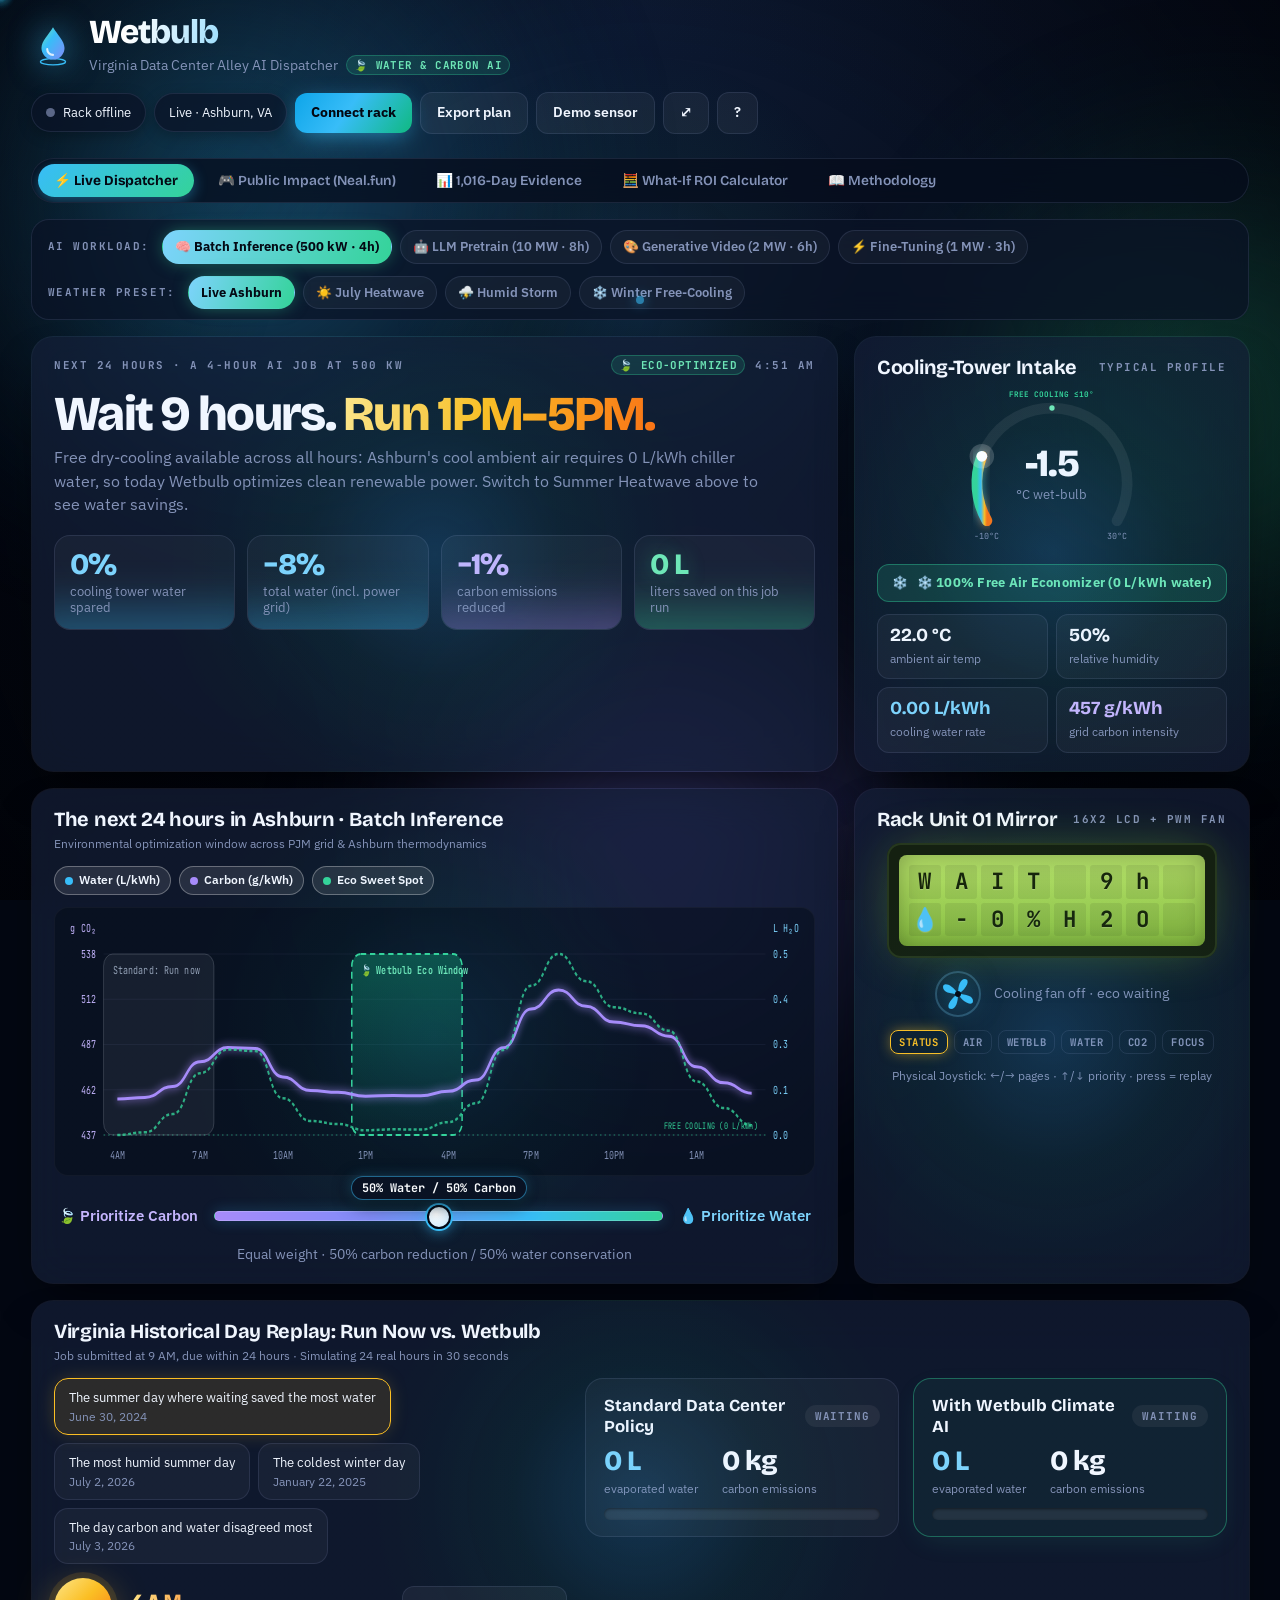
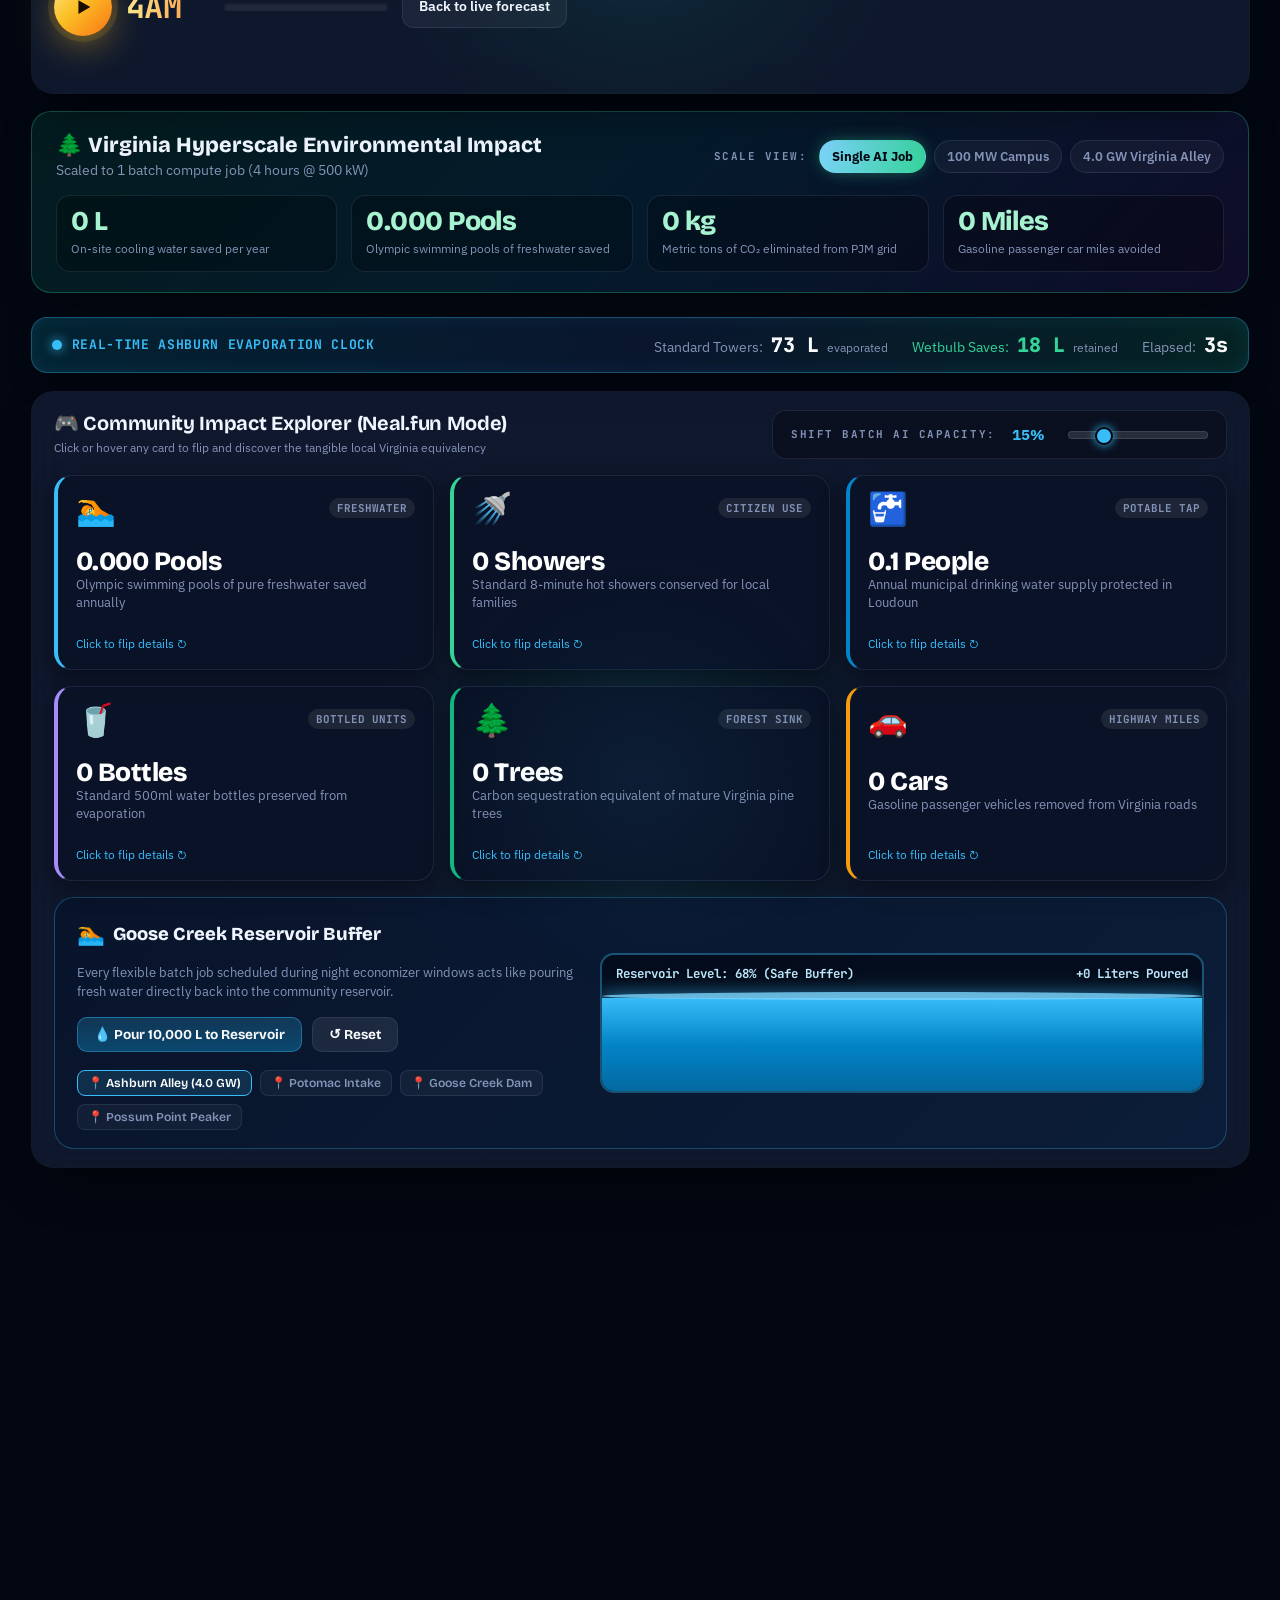
==== index.html @ 8faba643 "Add files via upload" ====
<!doctype html>
<html lang="en">
<head>
<meta charset="utf-8">
<meta name="viewport" content="width=device-width, initial-scale=1">
<title>Wetbulb · Climate-Aware AI Compute Scheduling</title>
<link rel="preconnect" href="https://fonts.googleapis.com">
<link rel="preconnect" href="https://fonts.gstatic.com" crossorigin>
<link rel="stylesheet" href="https://fonts.googleapis.com/css2?family=Bricolage+Grotesque:opsz,wght@12..96,400;12..96,600;12..96,700;12..96,800&family=IBM+Plex+Sans:wght@400;500;600;700&family=JetBrains+Mono:wght@400;500;600;700&display=swap">
<script src="data.js"></script>
<style>
/* =====================================================================
   Wetbulb Climate Design System
   Environmental Palette: Aquatic Reservoir Cyan, Renewable Emerald,
   Atmospheric Carbon Amethyst, High-Stress Sun Amber.
   Zero harsh grain. 100% hardware-accelerated fluid glassmorphism.
   ===================================================================== */
:root {
  --bg: #030712;
  --bg-gradient: radial-gradient(circle at 50% 0%, #0d1a33 0%, #050914 60%, #02040a 100%);
  --panel: rgba(11, 19, 38, 0.72);
  --panel-card: rgba(13, 23, 46, 0.65);
  --panel-2: rgba(255, 255, 255, 0.04);
  --panel-hover: rgba(255, 255, 255, 0.08);
  --line: rgba(148, 163, 214, 0.14);
  --line-strong: rgba(148, 163, 214, 0.28);
  --ink: #f0f6ff;
  --ink-soft: #cbd5e1;
  --muted: #8493b8;
  
  /* Environmental Semantic Tokens */
  --water: #38bdf8;
  --water-bright: #7dd3fc;
  --water-deep: #0284c7;
  --water-glow: rgba(56, 189, 248, 0.45);
  
  --eco: #34d399;
  --eco-bright: #6ee7b7;
  --eco-deep: #059669;
  --eco-glow: rgba(52, 211, 153, 0.45);
  
  --carbon: #a78bfa;
  --carbon-bright: #c4b5fd;
  --carbon-deep: #7c3aed;
  
  --pick: #fbbf24;
  --pick-glow: rgba(251, 191, 36, 0.45);
  --stress: #f97316;
  --stress-glow: rgba(249, 115, 22, 0.35);
  
  --aura1: #0ea5e9;
  --aura2: #10b981;
  --aura3: #6366f1;
  
  --display: "Bricolage Grotesque", -apple-system, BlinkMacSystemFont, "Segoe UI", sans-serif;
  --body: "IBM Plex Sans", -apple-system, BlinkMacSystemFont, "Segoe UI", sans-serif;
  --mono: "JetBrains Mono", ui-monospace, Menlo, Consolas, monospace;
  color-scheme: dark;
}

* { box-sizing: border-box; }
html { scroll-behavior: smooth; }
body {
  margin: 0;
  background: var(--bg);
  background-image: var(--bg-gradient);
  background-attachment: fixed;
  color: var(--ink);
  font: 15px/1.55 var(--body);
  overflow-x: hidden;
  -webkit-font-smoothing: antialiased;
  -moz-osx-font-smoothing: grayscale;
}

::selection { background: rgba(56, 189, 248, 0.35); color: #fff; }
button, input, select { font: inherit; color: inherit; }
button { cursor: pointer; border: none; background: none; }
:focus-visible { outline: 2px solid var(--water); outline-offset: 3px; }
.num { font-variant-numeric: tabular-nums; }
.label { font: 700 0.68rem/1 var(--mono); letter-spacing: 0.14em; text-transform: uppercase; color: var(--muted); }

/* ---------- Smooth Atmosphere (Zero Grain / No feTurbulence) ---------- */
.aurora {
  position: fixed;
  inset: -15%;
  z-index: 0;
  pointer-events: none;
  filter: blur(90px);
  opacity: 0.48;
  will-change: transform;
}
.aurora i { position: absolute; border-radius: 50%; }
.aurora i:nth-child(1) {
  width: 60vw; height: 60vw; left: 2%; top: -5%;
  background: radial-gradient(circle, var(--aura1), transparent 65%);
  animation: drift1 28s ease-in-out infinite alternate;
}
.aurora i:nth-child(2) {
  width: 52vw; height: 52vw; right: -5%; top: 18%;
  background: radial-gradient(circle, var(--aura2), transparent 65%);
  animation: drift2 34s ease-in-out infinite alternate;
}
.aurora i:nth-child(3) {
  width: 50vw; height: 50vw; left: 32%; bottom: -12%;
  background: radial-gradient(circle, var(--aura3), transparent 65%);
  animation: drift1 42s ease-in-out infinite alternate-reverse;
}
@keyframes drift1 { to { transform: translate(6vw, 5vh) scale(1.08); } }
@keyframes drift2 { to { transform: translate(-8vw, -3vh) scale(0.94); } }

/* Vapor Canvas */
#vapor {
  position: fixed;
  inset: 0;
  z-index: 1;
  pointer-events: none;
}

/* Subtle Ambient Vignette (Clean & Silky Smooth, NOT Grainy) */
.ambient-vignette {
  position: fixed;
  inset: 0;
  z-index: 2;
  pointer-events: none;
  background: radial-gradient(circle at 50% 50%, transparent 50%, rgba(2, 4, 10, 0.45) 100%);
}

/* Cursor Spotlight (Optimized hardware-accelerated translate3d without blend-mode lag) */
#cursorLight {
  position: fixed;
  left: 0;
  top: 0;
  width: 540px;
  height: 540px;
  margin: -270px 0 0 -270px;
  z-index: 2;
  pointer-events: none;
  border-radius: 50%;
  background: radial-gradient(circle, rgba(56, 189, 248, 0.12) 0%, rgba(52, 211, 153, 0.05) 30%, transparent 65%);
  will-change: transform;
  transition: opacity 0.3s ease;
}

/* Interactive Cursor Dot */
#cursorDot {
  position: fixed;
  left: 0;
  top: 0;
  width: 8px;
  height: 8px;
  margin: -4px 0 0 -4px;
  z-index: 99;
  pointer-events: none;
  border-radius: 50%;
  background: var(--water);
  box-shadow: 0 0 12px var(--water);
  opacity: 0.6;
  will-change: transform;
}

/* ---------- Layout & Container ---------- */
.wrap {
  position: relative;
  z-index: 3;
  max-width: 1520px;
  margin: 0 auto;
  padding: 16px max(16px, 2.4vw) 80px;
  display: flex;
  flex-direction: column;
  gap: 16px;
}

.top {
  display: flex;
  align-items: center;
  justify-content: space-between;
  gap: 16px;
  flex-wrap: wrap;
  padding-bottom: 4px;
}
.brand { display: flex; align-items: center; gap: 14px; }
.logo {
  width: 44px;
  height: 44px;
  filter: drop-shadow(0 0 16px rgba(56, 189, 248, 0.65));
  transition: transform 0.3s cubic-bezier(0.34, 1.56, 0.64, 1);
}
.logo:hover { transform: scale(1.08) rotate(3deg); }
.logo .ripple {
  transform-origin: 21px 36px;
  animation: ripple 2.8s cubic-bezier(0.2, 0.8, 0.2, 1) infinite;
}
@keyframes ripple {
  from { transform: scale(0.4); opacity: 0.95; }
  to { transform: scale(1.65); opacity: 0; }
}

.brand-text h1 {
  font: 800 2.1rem/1 var(--display);
  letter-spacing: -0.03em;
  margin: 0;
  background: linear-gradient(105deg, #ffffff 10%, #7dd3fc 40%, #34d399 70%, #fbbf24 100%);
  -webkit-background-clip: text;
  background-clip: text;
  color: transparent;
}
.brand-text p {
  margin: 4px 0 0;
  color: var(--muted);
  font-size: 0.9rem;
  display: flex;
  align-items: center;
  gap: 8px;
}
.eco-tag {
  display: inline-flex;
  align-items: center;
  gap: 4px;
  padding: 2px 7px;
  border-radius: 999px;
  background: rgba(52, 211, 153, 0.14);
  border: 1px solid rgba(52, 211, 153, 0.3);
  color: var(--eco-bright);
  font: 700 0.68rem var(--mono);
  letter-spacing: 0.04em;
}

.controls { display: flex; gap: 8px; flex-wrap: wrap; align-items: center; }
.pill {
  display: inline-flex;
  align-items: center;
  gap: 8px;
  padding: 8px 14px;
  border-radius: 999px;
  border: 1px solid var(--line);
  background: var(--panel);
  backdrop-filter: blur(16px);
  -webkit-backdrop-filter: blur(16px);
  font-size: 0.84rem;
  white-space: nowrap;
  box-shadow: 0 4px 14px rgba(0, 0, 0, 0.25);
}
.dot { width: 9px; height: 9px; border-radius: 50%; background: #5b6787; transition: background 0.3s; }
.dot.on {
  background: var(--eco);
  box-shadow: 0 0 0 4px rgba(52, 211, 153, 0.2), 0 0 14px var(--eco);
  animation: pulse 1.8s infinite;
}
@keyframes pulse { 50% { box-shadow: 0 0 0 7px rgba(52, 211, 153, 0.05), 0 0 18px var(--eco); } }

.btn {
  position: relative;
  display: inline-flex;
  align-items: center;
  justify-content: center;
  gap: 7px;
  padding: 9px 16px;
  border-radius: 12px;
  border: 1px solid var(--line);
  background: rgba(255, 255, 255, 0.05);
  font-weight: 600;
  font-size: 0.88rem;
  transition: transform 0.2s cubic-bezier(.2,.8,.2,1), border-color 0.2s, background 0.2s, box-shadow 0.2s;
  user-select: none;
}
.btn:hover {
  border-color: rgba(125, 211, 252, 0.6);
  background: rgba(125, 211, 252, 0.09);
  box-shadow: 0 4px 20px -4px rgba(56, 189, 248, 0.3);
  transform: translateY(-1px);
}
.btn:active { transform: translateY(1px); }
.btn.primary {
  background: linear-gradient(125deg, #0ea5e9, #38bdf8 45%, #10b981 100%);
  color: #030712;
  font-weight: 700;
  border: 0;
  box-shadow: 0 6px 24px -6px rgba(56, 189, 248, 0.7);
}
.btn.primary:hover {
  box-shadow: 0 8px 30px -4px rgba(52, 211, 153, 0.8);
  transform: translateY(-2px);
}
.btn.eco {
  background: linear-gradient(125deg, #059669, #10b981 50%, #34d399 100%);
  color: #030712;
  font-weight: 700;
  border: 0;
  box-shadow: 0 6px 24px -6px rgba(16, 185, 129, 0.6);
}
.kbd {
  font: 600 0.7rem var(--mono);
  padding: 2px 6px;
  border: 1px solid var(--line);
  border-radius: 6px;
  color: var(--muted);
  background: rgba(0, 0, 0, 0.2);
}

/* Workload & Quick-Scenario Subnav Bar */
.workload-bar {
  display: flex;
  align-items: center;
  justify-content: space-between;
  gap: 12px;
  flex-wrap: wrap;
  padding: 10px 16px;
  border-radius: 18px;
  background: var(--panel);
  border: 1px solid var(--line);
  backdrop-filter: blur(16px);
  -webkit-backdrop-filter: blur(16px);
}
.workload-group { display: flex; align-items: center; gap: 8px; flex-wrap: wrap; }
.workload-group .label { margin-right: 4px; }
.btn-toggle {
  padding: 6px 12px;
  border-radius: 999px;
  border: 1px solid var(--line);
  background: var(--panel-2);
  font-size: 0.8rem;
  font-weight: 600;
  color: var(--muted);
  transition: all 0.2s ease;
}
.btn-toggle:hover {
  color: var(--ink);
  border-color: rgba(56, 189, 248, 0.4);
  background: rgba(56, 189, 248, 0.08);
}
.btn-toggle.active {
  color: #040914;
  background: linear-gradient(110deg, #7dd3fc, #34d399);
  border-color: transparent;
  font-weight: 700;
  box-shadow: 0 0 18px -4px rgba(52, 211, 153, 0.6);
}

/* Grid System */
.grid { display: grid; grid-template-columns: repeat(12, 1fr); gap: 16px; }
.span8 { grid-column: span 8; }
.span4 { grid-column: span 4; }
.span6 { grid-column: span 6; }
.span12 { grid-column: span 12; }

/* ---------- Glass Cards with Smooth Cursor Light Edge ---------- */
.card {
  --mx: 50%;
  --my: 50%;
  position: relative;
  border-radius: 22px;
  padding: 18px 22px;
  display: flex;
  flex-direction: column;
  gap: 12px;
  min-width: 0;
  background: linear-gradient(var(--panel-card), var(--panel-card)) padding-box,
              radial-gradient(420px circle at var(--mx) var(--my), rgba(56, 189, 248, 0.45), rgba(52, 211, 153, 0.2) 30%, rgba(148, 163, 214, 0.12) 65%) border-box;
  border: 1px solid transparent;
  backdrop-filter: blur(20px) saturate(1.25);
  -webkit-backdrop-filter: blur(20px) saturate(1.25);
  box-shadow: 0 24px 50px -20px rgba(0, 0, 0, 0.7);
  transition: box-shadow 0.3s cubic-bezier(0.2, 0.8, 0.2, 1), transform 0.25s ease;
}
.card:hover {
  box-shadow: 0 30px 60px -15px rgba(0, 0, 0, 0.85), 0 0 30px -10px rgba(56, 189, 248, 0.15);
}
.card::after {
  content: "";
  position: absolute;
  inset: 0;
  border-radius: inherit;
  pointer-events: none;
  background: radial-gradient(480px circle at var(--mx) var(--my), rgba(56, 189, 248, 0.05), transparent 45%);
}
.card.flash {
  box-shadow: 0 0 0 2px var(--pick), 0 0 45px -4px var(--pick);
  transition: box-shadow 0.15s ease;
}
.card h2 {
  font: 700 1.25rem/1.2 var(--display);
  margin: 0;
  letter-spacing: -0.015em;
  display: flex;
  align-items: center;
  gap: 8px;
}
.card-head {
  display: flex;
  justify-content: space-between;
  align-items: center;
  gap: 12px;
  flex-wrap: wrap;
}

/* Decision Card */
.decision-wrap { display: flex; flex-direction: column; gap: 6px; }
.decision {
  font: 800 clamp(2.1rem, 3.8vw, 3.4rem)/1.05 var(--display);
  letter-spacing: -0.035em;
  margin: 2px 0 0;
}
.decision .go {
  background: linear-gradient(100deg, #fde68a, #fbbf24 45%, #f97316);
  -webkit-background-clip: text;
  background-clip: text;
  color: transparent;
}
.decision.run .go {
  background: linear-gradient(100deg, #a7f3d0, #34d399 45%, #38bdf8);
  -webkit-background-clip: text;
  background-clip: text;
}
.sub {
  color: var(--muted);
  font-size: 0.98rem;
  max-width: 72ch;
  line-height: 1.5;
}

/* Stat Chips */
.chips {
  display: grid;
  grid-template-columns: repeat(4, 1fr);
  gap: 12px;
  margin-top: 6px;
}
.chip {
  position: relative;
  overflow: hidden;
  display: flex;
  flex-direction: column;
  gap: 3px;
  padding: 13px 15px;
  border-radius: 16px;
  background: var(--panel-2);
  border: 1px solid var(--line);
  transition: transform 0.2s, border-color 0.2s;
}
.chip:hover {
  transform: translateY(-2px);
  border-color: rgba(255, 255, 255, 0.2);
}
.chip b {
  position: relative;
  font: 800 1.85rem/1.05 var(--display);
  letter-spacing: -0.02em;
}
.chip span {
  position: relative;
  color: var(--muted);
  font-size: 0.79rem;
  line-height: 1.3;
}
.chip::before {
  content: "";
  position: absolute;
  inset: auto -20% -60% -20%;
  height: 80%;
  filter: blur(24px);
  opacity: 0.35;
  background: var(--c, var(--water));
}
.chip.w { --c: var(--water); } .chip.w b { color: #7dd3fc; }
.chip.c { --c: var(--carbon); } .chip.c b { color: #c4b5fd; }
.chip.g { --c: var(--eco); } .chip.g b { color: #6ee7b7; text-shadow: 0 0 20px rgba(52, 211, 153, 0.4); }
.chip.eq { --c: var(--pick); } .chip.eq b { color: #fde68a; }

/* Gauge Card */
.gauge-wrap { position: relative; display: grid; place-items: center; margin: 4px 0; }
#gauge { width: 100%; max-width: 230px; height: auto; overflow: visible; }
.gauge-read { position: absolute; top: 52%; left: 50%; transform: translate(-50%, -50%); text-align: center; }
.gauge-read b { display: block; font: 800 2.4rem/1 var(--display); letter-spacing: -0.03em; }
.gauge-read span { color: var(--muted); font-size: 0.82rem; }

/* Cooling Mode Badge */
.cooling-mode-pill {
  display: flex;
  align-items: center;
  justify-content: center;
  gap: 8px;
  padding: 8px 12px;
  border-radius: 12px;
  font-weight: 700;
  font-size: 0.8rem;
  letter-spacing: 0.02em;
  background: rgba(14, 165, 233, 0.12);
  border: 1px solid rgba(14, 165, 233, 0.3);
  color: #7dd3fc;
  transition: all 0.3s ease;
}
.cooling-mode-pill.free {
  background: rgba(52, 211, 153, 0.15);
  border-color: rgba(52, 211, 153, 0.4);
  color: #6ee7b7;
}
.cooling-mode-pill.stress {
  background: rgba(249, 115, 22, 0.15);
  border-color: rgba(249, 115, 22, 0.4);
  color: #fdba74;
}

.air-rows { display: grid; grid-template-columns: 1fr 1fr; gap: 8px; }
.air-rows div {
  background: var(--panel-2);
  border: 1px solid var(--line);
  border-radius: 12px;
  padding: 9px 12px;
  transition: border-color 0.2s;
}
.air-rows div:hover { border-color: rgba(255, 255, 255, 0.2); }
.air-rows b { display: block; font: 700 1.15rem var(--display); }
.air-rows span { color: var(--muted); font-size: 0.75rem; }

.demo-box { display: none; flex-direction: column; gap: 8px; border-top: 1px dashed var(--line); padding-top: 12px; }
.demo-box.show { display: flex; }
.demo-box label { display: flex; justify-content: space-between; font-size: 0.82rem; color: var(--muted); }

/* Timeline Chart & Environmental Visualization */
.chart-header-row {
  display: flex;
  align-items: center;
  justify-content: space-between;
  gap: 12px;
  flex-wrap: wrap;
}
.chart-toggles {
  display: flex;
  gap: 8px;
  flex-wrap: wrap;
}
.chart-toggle-btn {
  display: inline-flex;
  align-items: center;
  gap: 6px;
  padding: 4px 10px;
  border-radius: 999px;
  border: 1px solid var(--line);
  background: rgba(255, 255, 255, 0.03);
  font-size: 0.76rem;
  font-weight: 600;
  color: var(--muted);
  transition: all 0.2s;
}
.chart-toggle-btn.on {
  color: var(--ink);
  background: rgba(255, 255, 255, 0.1);
  border-color: rgba(255, 255, 255, 0.3);
}
.chart-toggle-btn i {
  display: inline-block;
  width: 8px;
  height: 8px;
  border-radius: 50%;
}

.chart-box {
  position: relative;
  overflow-x: auto;
  border-radius: 14px;
  background: rgba(4, 9, 22, 0.45);
  border: 1px solid rgba(255, 255, 255, 0.04);
  padding: 6px 0;
}
#chart {
  width: 100%;
  min-width: 680px;
  height: 255px;
  display: block;
  overflow: visible;
}

/* Rich Environmental Tooltip */
.tip {
  position: absolute;
  pointer-events: none;
  padding: 12px 14px;
  border-radius: 14px;
  background: rgba(6, 12, 26, 0.94);
  border: 1px solid rgba(125, 211, 252, 0.35);
  box-shadow: 0 12px 36px -4px rgba(0, 0, 0, 0.8), 0 0 20px -5px rgba(56, 189, 248, 0.4);
  font-size: 0.82rem;
  min-width: 220px;
  opacity: 0;
  transition: opacity 0.15s, transform 0.15s;
  backdrop-filter: blur(12px);
  -webkit-backdrop-filter: blur(12px);
  z-index: 10;
}
.tip.show { opacity: 1; transform: translateY(-4px); }
.tip-head {
  display: flex;
  justify-content: space-between;
  align-items: center;
  border-bottom: 1px solid var(--line);
  padding-bottom: 6px;
  margin-bottom: 6px;
}
.tip-head b { font-family: var(--display); font-size: 1.05rem; }
.tip-badge {
  font: 700 0.68rem var(--mono);
  padding: 2px 6px;
  border-radius: 6px;
}
.tip-row { display: flex; justify-content: space-between; gap: 14px; margin-top: 3px; }
.tip-eco-note {
  margin-top: 6px;
  padding-top: 6px;
  border-top: 1px dashed var(--line);
  color: var(--eco-bright);
  font-size: 0.76rem;
  display: flex;
  align-items: center;
  gap: 5px;
}

/* ---------- Priority & Custom Sliders (Silky Smooth, Zero Grain) ---------- */
.focus {
  position: relative;
  display: grid;
  grid-template-columns: auto 1fr auto;
  align-items: center;
  gap: 16px;
  padding: 16px 4px 4px;
}
.focus .end { font-weight: 600; font-size: 0.92rem; }

.slider-track-wrap {
  position: relative;
  width: 100%;
  display: flex;
  align-items: center;
}
.slider-bubble {
  position: absolute;
  top: -28px;
  left: 50%;
  transform: translateX(-50%);
  background: rgba(10, 18, 36, 0.96);
  border: 1px solid rgba(56, 189, 248, 0.5);
  box-shadow: 0 4px 18px rgba(0, 0, 0, 0.7), 0 0 12px rgba(56, 189, 248, 0.35);
  color: #f8fafc;
  font: 700 0.74rem var(--mono);
  padding: 3px 10px;
  border-radius: 999px;
  white-space: nowrap;
  pointer-events: none;
  transition: opacity 0.15s ease;
  z-index: 5;
}

/* Custom Range Input (Fluid, zero grain, 60fps) */
input[type=range] {
  -webkit-appearance: none;
  appearance: none;
  width: 100%;
  background: transparent;
  cursor: grab;
  margin: 0;
}
input[type=range]:active { cursor: grabbing; }
input[type=range]:focus { outline: none; }

/* Prio Slider Track & Thumb */
input[type=range].prio {
  height: 24px;
}
input[type=range].prio::-webkit-slider-runnable-track {
  height: 10px;
  border-radius: 999px;
  background: linear-gradient(90deg, #a78bfa 0%, #818cf8 35%, #38bdf8 70%, #34d399 100%);
  box-shadow: 0 0 14px rgba(56, 189, 248, 0.25);
  border: 1px solid rgba(255, 255, 255, 0.2);
}
input[type=range].prio::-webkit-slider-thumb {
  -webkit-appearance: none;
  appearance: none;
  width: 24px;
  height: 24px;
  border-radius: 50%;
  background: radial-gradient(circle at 35% 35%, #ffffff 0%, #e0f2fe 60%, #bae6fd 100%);
  border: 2px solid #030712;
  box-shadow: 0 0 0 2px #38bdf8, 0 3px 14px rgba(56, 189, 248, 0.6);
  margin-top: -7px;
  transition: transform 0.1s ease, box-shadow 0.1s ease;
}
input[type=range].prio::-webkit-slider-thumb:hover {
  transform: scale(1.2);
  box-shadow: 0 0 0 3px #34d399, 0 4px 20px rgba(52, 211, 153, 0.85);
}
input[type=range].prio::-moz-range-track {
  height: 10px;
  border-radius: 999px;
  background: linear-gradient(90deg, #a78bfa 0%, #818cf8 35%, #38bdf8 70%, #34d399 100%);
  border: 1px solid rgba(255, 255, 255, 0.2);
  box-shadow: 0 0 14px rgba(56, 189, 248, 0.25);
}
input[type=range].prio::-moz-range-thumb {
  width: 24px;
  height: 24px;
  border-radius: 50%;
  background: #ffffff;
  border: 2px solid #030712;
  box-shadow: 0 0 0 2px #38bdf8, 0 3px 14px rgba(56, 189, 248, 0.6);
}

/* Plain Slider */
input[type=range].plain {
  height: 20px;
}
input[type=range].plain::-webkit-slider-runnable-track {
  height: 8px;
  border-radius: 999px;
  background: rgba(255, 255, 255, 0.12);
  border: 1px solid rgba(255, 255, 255, 0.1);
}
input[type=range].plain::-webkit-slider-thumb {
  -webkit-appearance: none;
  width: 18px;
  height: 18px;
  border-radius: 50%;
  background: var(--water);
  border: 2px solid #030712;
  box-shadow: 0 0 10px var(--water);
  margin-top: -5px;
  transition: transform 0.1s ease;
}
input[type=range].plain::-webkit-slider-thumb:hover {
  transform: scale(1.15);
}
input[type=range].plain::-moz-range-track {
  height: 8px;
  border-radius: 999px;
  background: rgba(255, 255, 255, 0.12);
}
input[type=range].plain::-moz-range-thumb {
  width: 18px;
  height: 18px;
  border-radius: 50%;
  background: var(--water);
  border: 2px solid #030712;
  box-shadow: 0 0 10px var(--water);
}

.focus-note {
  color: var(--muted);
  font-size: 0.85rem;
  text-align: center;
}

/* Rack Card */
.rack { align-items: center; text-align: center; }
.lcd {
  width: 100%;
  max-width: 330px;
  padding: 12px;
  border-radius: 14px;
  background: #142011;
  box-shadow: inset 0 0 0 2px #26381e, 0 0 50px -10px rgba(163, 230, 53, 0.35);
}
.lcd-glass {
  display: grid;
  grid-template-columns: repeat(8, 1fr);
  gap: 4px;
  padding: 10px;
  border-radius: 8px;
  background: linear-gradient(180deg, #b7e36a, #88be3f);
  box-shadow: inset 0 0 24px rgba(0, 0, 0, 0.3);
}
.lcd-glass span {
  background: rgba(0, 0, 0, 0.08);
  color: #162409;
  font: 700 1.4rem/1.5 var(--mono);
  border-radius: 3px;
  text-shadow: 0 1px 1px rgba(255, 255, 255, 0.2);
}
.fan-row { display: flex; align-items: center; gap: 12px; color: var(--muted); font-size: 0.88rem; }
#fanSvg { width: 48px; height: 48px; filter: drop-shadow(0 0 12px rgba(56, 189, 248, 0.5)); }
#fanSvg.spin .blades { animation: spin var(--spin, 1s) linear infinite; transform-origin: 24px 24px; }
@keyframes spin { to { transform: rotate(360deg); } }

.pages { display: flex; gap: 6px; flex-wrap: wrap; justify-content: center; }
.pages span {
  font: 700 0.66rem var(--mono);
  letter-spacing: 0.06em;
  padding: 4px 8px;
  border-radius: 8px;
  border: 1px solid var(--line);
  color: var(--muted);
  transition: all 0.2s;
}
.pages span.on {
  border-color: var(--pick);
  color: var(--pick);
  box-shadow: 0 0 14px -2px rgba(251, 191, 36, 0.6);
}
.hint { color: var(--muted); font-size: 0.78rem; }

/* Replay Race Section */
.replay-grid { display: grid; grid-template-columns: 1fr 1.25fr; gap: 18px; align-items: start; }
.replay-left { display: flex; flex-direction: column; gap: 14px; }
@media (max-width: 1100px) { .replay-grid { grid-template-columns: 1fr; } }

.days { display: flex; gap: 8px; flex-wrap: wrap; }
.day {
  padding: 8px 14px;
  border-radius: 14px;
  border: 1px solid var(--line);
  background: var(--panel-2);
  font-size: 0.84rem;
  text-align: left;
  transition: border-color 0.2s, background 0.2s, transform 0.15s;
}
.day:hover { transform: translateY(-1px); border-color: rgba(251, 191, 36, 0.5); }
.day small { display: block; color: var(--muted); font-size: 0.72rem; }
.day.on {
  border-color: var(--pick);
  background: rgba(251, 191, 36, 0.12);
  box-shadow: 0 0 20px -5px rgba(251, 191, 36, 0.35);
}

.replay-bar { display: flex; align-items: center; gap: 14px; flex-wrap: wrap; }
.play {
  width: 58px;
  height: 58px;
  border-radius: 50%;
  border: 0;
  display: grid;
  place-items: center;
  background: linear-gradient(135deg, #fde68a, #fbbf24 45%, #f97316);
  box-shadow: 0 0 0 6px rgba(251, 191, 36, 0.12), 0 10px 40px -8px rgba(251, 191, 36, 0.8);
  transition: transform 0.2s, box-shadow 0.2s;
}
.play:hover { transform: scale(1.06); box-shadow: 0 0 0 8px rgba(251, 191, 36, 0.2), 0 12px 45px -6px rgba(251, 191, 36, 0.9); }
.play:active { transform: scale(0.96); }
.play svg { width: 22px; height: 22px; }
.clock {
  font: 700 2rem/1 var(--mono);
  letter-spacing: -0.02em;
  min-width: 4.4ch;
  background: linear-gradient(90deg, #fde68a, #fb923c);
  -webkit-background-clip: text;
  background-clip: text;
  color: transparent;
}
.progress {
  flex: 1;
  min-width: 160px;
  height: 8px;
  border-radius: 999px;
  background: rgba(255, 255, 255, 0.08);
  overflow: hidden;
  box-shadow: inset 0 1px 3px rgba(0, 0, 0, 0.4);
}
.progress i {
  display: block;
  height: 100%;
  width: 0;
  background: linear-gradient(90deg, #fbbf24, #10b981, #38bdf8);
  border-radius: inherit;
  box-shadow: 0 0 12px rgba(56, 189, 248, 0.7);
}

.race { display: grid; grid-template-columns: 1fr 1fr; gap: 14px; }
.lane {
  border-radius: 18px;
  padding: 16px 18px;
  background: var(--panel-2);
  border: 1px solid var(--line);
  display: flex;
  flex-direction: column;
  gap: 10px;
  transition: border-color 0.2s;
}
.lane.wb {
  border-color: rgba(52, 211, 153, 0.4);
  background: rgba(52, 211, 153, 0.06);
  box-shadow: 0 8px 30px -10px rgba(52, 211, 153, 0.15);
}
.lane h3 {
  margin: 0;
  font: 700 1.05rem var(--display);
  display: flex;
  justify-content: space-between;
  align-items: center;
}
.state {
  font: 700 0.68rem var(--mono);
  letter-spacing: 0.08em;
  text-transform: uppercase;
  padding: 4px 10px;
  border-radius: 999px;
  background: rgba(255, 255, 255, 0.06);
  color: var(--muted);
}
.state.on {
  background: rgba(52, 211, 153, 0.2);
  color: var(--eco-bright);
  box-shadow: 0 0 10px rgba(52, 211, 153, 0.3);
}
.state.done { color: #cbd5e1; }
.vals { display: flex; gap: 24px; }
.vals b { font: 800 1.75rem/1 var(--display); letter-spacing: -0.02em; }
.vals .w { color: #7dd3fc; }
.vals span { display: block; color: var(--muted); font-size: 0.75rem; margin-top: 3px; }

/* Tank with Aquatic Wave Shimmer */
.tank {
  height: 12px;
  border-radius: 999px;
  background: rgba(255, 255, 255, 0.08);
  overflow: hidden;
  box-shadow: inset 0 1px 3px rgba(0, 0, 0, 0.5);
}
.tank i {
  display: block;
  height: 100%;
  width: 0;
  border-radius: inherit;
  background: linear-gradient(90deg, #0284c7, #38bdf8 60%, #a5f3fc);
  box-shadow: 0 0 18px rgba(56, 189, 248, 0.7);
  transition: width 0.15s ease;
}
.lane.wb .tank i {
  background: linear-gradient(90deg, #059669, #10b981 60%, #7dd3fc);
  box-shadow: 0 0 18px rgba(52, 211, 153, 0.7);
}

.verdict {
  font: 700 1.12rem/1.4 var(--display);
  min-height: 1.4em;
  background: linear-gradient(90deg, #a7f3d0, #34d399 40%, #7dd3fc);
  -webkit-background-clip: text;
  background-clip: text;
  color: transparent;
}

/* Evidence Section */
.section-title {
  display: flex;
  align-items: flex-end;
  justify-content: space-between;
  gap: 16px;
  flex-wrap: wrap;
  margin-top: 32px;
  padding-bottom: 8px;
}
.section-title h2 {
  font: 800 clamp(1.8rem, 3.2vw, 2.8rem)/1.05 var(--display);
  letter-spacing: -0.03em;
  margin: 0;
  max-width: 24ch;
}
.section-title p { color: var(--muted); max-width: 56ch; margin: 0; }

.stats { display: grid; grid-template-columns: repeat(4, 1fr); gap: 16px; }
.stat b {
  font: 800 clamp(2.2rem, 3.6vw, 3.4rem)/1 var(--display);
  letter-spacing: -0.035em;
}
.stat span { color: var(--muted); font-size: 0.88rem; line-height: 1.35; }
.stat .w { color: #7dd3fc; text-shadow: 0 0 30px rgba(56, 189, 248, 0.45); }
.stat .g { color: #6ee7b7; text-shadow: 0 0 30px rgba(52, 211, 153, 0.45); }
.stat .c { color: #c4b5fd; }

.mini { width: 100%; height: 235px; display: block; overflow: visible; }
.how { display: grid; grid-template-columns: repeat(3, 1fr); gap: 16px; }
.how .card { gap: 10px; }
.how .step { font: 800 0.8rem var(--mono); color: var(--eco-bright); }
.how h3 { font: 700 1.25rem var(--display); margin: 0; }
.how p { margin: 0; color: var(--muted); font-size: 0.92rem; }
.sources { color: var(--muted); font-size: 0.8rem; line-height: 1.6; }

/* Scale Impact Simulator Banner */
.scale-banner {
  border-radius: 20px;
  padding: 20px 24px;
  background: linear-gradient(135deg, rgba(5, 150, 105, 0.15), rgba(14, 165, 233, 0.12) 50%, rgba(124, 58, 237, 0.1));
  border: 1px solid rgba(52, 211, 153, 0.3);
  display: flex;
  flex-direction: column;
  gap: 14px;
  box-shadow: 0 16px 40px -15px rgba(0, 0, 0, 0.6);
}
.scale-header {
  display: flex;
  justify-content: space-between;
  align-items: center;
  flex-wrap: wrap;
  gap: 12px;
}
.scale-header h3 {
  font: 800 1.35rem var(--display);
  margin: 0;
  display: flex;
  align-items: center;
  gap: 8px;
}
.scale-metrics-grid {
  display: grid;
  grid-template-columns: repeat(4, 1fr);
  gap: 14px;
}
.scale-metric-box {
  background: rgba(0, 0, 0, 0.25);
  border: 1px solid var(--line);
  border-radius: 14px;
  padding: 12px 14px;
}
.scale-metric-box b {
  display: block;
  font: 800 1.7rem/1 var(--display);
  letter-spacing: -0.02em;
  color: #a7f3d0;
}
.scale-metric-box span {
  color: var(--muted);
  font-size: 0.78rem;
}

/* ---------- Neal.fun Style Public Impact & Gamification ---------- */
.neal-section {
  display: flex;
  flex-direction: column;
  gap: 18px;
  margin-top: 8px;
}

/* Real-Time Live Ticker */
.ticker-banner {
  display: flex;
  align-items: center;
  justify-content: space-between;
  gap: 16px;
  padding: 14px 20px;
  border-radius: 16px;
  background: linear-gradient(90deg, rgba(6, 182, 212, 0.16), rgba(59, 130, 246, 0.12) 50%, rgba(16, 185, 129, 0.16));
  border: 1px solid rgba(56, 189, 248, 0.35);
  box-shadow: 0 10px 30px -10px rgba(0, 0, 0, 0.7), inset 0 0 20px rgba(56, 189, 248, 0.1);
  flex-wrap: wrap;
}
.ticker-pulse {
  display: flex;
  align-items: center;
  gap: 10px;
  font: 700 0.82rem var(--mono);
  color: #38bdf8;
  letter-spacing: 0.05em;
  text-transform: uppercase;
}
.pulse-dot {
  width: 10px;
  height: 10px;
  border-radius: 50%;
  background: #38bdf8;
  box-shadow: 0 0 12px #38bdf8;
  animation: pulse-ring 1.8s infinite;
}
@keyframes pulse-ring {
  0% { transform: scale(0.9); opacity: 0.8; }
  50% { transform: scale(1.3); opacity: 1; box-shadow: 0 0 18px #34d399; }
  100% { transform: scale(0.9); opacity: 0.8; }
}
.ticker-stats {
  display: flex;
  align-items: center;
  gap: 24px;
  flex-wrap: wrap;
}
.ticker-item {
  display: flex;
  align-items: baseline;
  gap: 8px;
  font-size: 0.85rem;
  color: var(--muted);
}
.ticker-item b {
  font: 800 1.25rem var(--mono);
  color: #f8fafc;
}

/* Neal.fun Public Impact Grid with 3D Flip Cards */
.neal-grid {
  display: grid;
  grid-template-columns: repeat(3, 1fr);
  gap: 16px;
}
@media (max-width: 950px) {
  .neal-grid { grid-template-columns: repeat(2, 1fr); }
}
@media (max-width: 620px) {
  .neal-grid { grid-template-columns: 1fr; }
}

.flip-card {
  background-color: transparent;
  perspective: 1000px;
  height: 195px;
  cursor: pointer;
}
.flip-card-inner {
  position: relative;
  width: 100%;
  height: 100%;
  text-align: left;
  transition: transform 0.55s cubic-bezier(0.34, 1.56, 0.64, 1);
  transform-style: preserve-3d;
}
.flip-card:hover .flip-card-inner,
.flip-card.flipped .flip-card-inner {
  transform: rotateY(180deg);
}
.flip-front, .flip-back {
  position: absolute;
  width: 100%;
  height: 100%;
  -webkit-backface-visibility: hidden;
  backface-visibility: hidden;
  border-radius: 18px;
  padding: 16px 18px;
  display: flex;
  flex-direction: column;
  justify-content: space-between;
  border: 1px solid var(--line);
  background: rgba(10, 18, 38, 0.88);
  backdrop-filter: blur(12px);
  -webkit-backdrop-filter: blur(12px);
  box-shadow: 0 8px 24px rgba(0, 0, 0, 0.4);
}
.flip-front {
  border-left: 4px solid var(--accent, #38bdf8);
}
.flip-front .icon-row {
  display: flex;
  justify-content: space-between;
  align-items: center;
}
.flip-front .icon {
  font-size: 2rem;
  line-height: 1;
}
.flip-front .badge {
  font: 700 0.68rem var(--mono);
  padding: 3px 8px;
  border-radius: 999px;
  background: rgba(255, 255, 255, 0.08);
  color: var(--muted);
}
.flip-front .num {
  font: 800 1.65rem/1 var(--display);
  letter-spacing: -0.02em;
  color: #ffffff;
  margin: 6px 0 2px;
}
.flip-front .desc {
  font-size: 0.82rem;
  color: var(--muted);
  line-height: 1.35;
}
.flip-front .hint {
  font-size: 0.72rem;
  color: #38bdf8;
  display: flex;
  align-items: center;
  gap: 4px;
}
.flip-back {
  transform: rotateY(180deg);
  background: linear-gradient(145deg, #0f1f3d, #081122);
  border-color: rgba(56, 189, 248, 0.4);
  color: #e2e8f0;
}
.flip-back h4 {
  font: 700 0.95rem var(--display);
  margin: 0;
  color: #7dd3fc;
  display: flex;
  align-items: center;
  gap: 6px;
}
.flip-back p {
  font-size: 0.82rem;
  line-height: 1.45;
  color: #cbd5e1;
  margin: 6px 0 0;
}
.flip-back .foot {
  font: 700 0.7rem var(--mono);
  color: #34d399;
}

/* Neal.fun Interactive Reservoir Mini-Game & Hotspots */
.reservoir-card {
  padding: 18px 22px;
  border-radius: 20px;
  background: linear-gradient(135deg, rgba(8, 20, 44, 0.9), rgba(12, 30, 60, 0.9));
  border: 1px solid rgba(56, 189, 248, 0.3);
  display: grid;
  grid-template-columns: 1fr 1.2fr;
  gap: 20px;
  align-items: center;
}
@media (max-width: 800px) {
  .reservoir-card { grid-template-columns: 1fr; }
}
.reservoir-controls {
  display: flex;
  flex-direction: column;
  gap: 12px;
}
.reservoir-tank-wrap {
  position: relative;
  height: 140px;
  background: rgba(3, 7, 18, 0.65);
  border: 2px solid rgba(56, 189, 248, 0.4);
  border-radius: 14px;
  overflow: hidden;
  display: flex;
  flex-direction: column;
  justify-content: flex-end;
}
.reservoir-water {
  position: relative;
  width: 100%;
  height: 68%;
  background: linear-gradient(180deg, #38bdf8 0%, #0284c7 50%, #0369a1 100%);
  transition: height 0.6s cubic-bezier(0.34, 1.56, 0.64, 1);
  box-shadow: 0 -4px 18px rgba(56, 189, 248, 0.6);
}
.reservoir-water::before {
  content: "";
  position: absolute;
  top: -6px;
  left: 0;
  right: 0;
  height: 8px;
  background: #7dd3fc;
  border-radius: 50%;
  opacity: 0.8;
}
.reservoir-label {
  position: absolute;
  top: 10px;
  left: 14px;
  right: 14px;
  display: flex;
  justify-content: space-between;
  font: 700 0.78rem var(--mono);
  color: #bae6fd;
  z-index: 2;
  text-shadow: 0 2px 4px rgba(0,0,0,0.8);
}
.btn-game {
  font: 700 0.85rem var(--display);
  padding: 8px 16px;
  border-radius: 10px;
  border: 1px solid rgba(56, 189, 248, 0.4);
  background: linear-gradient(180deg, rgba(56, 189, 248, 0.2), rgba(14, 165, 233, 0.35));
  color: #f8fafc;
  cursor: pointer;
  transition: all 0.15s ease;
  display: inline-flex;
  align-items: center;
  justify-content: center;
  gap: 8px;
}
.btn-game:hover {
  transform: translateY(-2px);
  box-shadow: 0 6px 18px rgba(56, 189, 248, 0.4);
  border-color: #38bdf8;
}
.btn-game:active {
  transform: translateY(1px);
}

.hotspot-pills {
  display: flex;
  gap: 8px;
  flex-wrap: wrap;
  margin-top: 6px;
}
.hotspot-pill {
  font: 600 0.76rem var(--display);
  padding: 5px 10px;
  border-radius: 8px;
  border: 1px solid var(--line);
  background: rgba(255, 255, 255, 0.04);
  color: var(--muted);
  cursor: pointer;
  transition: all 0.15s ease;
}
.hotspot-pill.active, .hotspot-pill:hover {
  border-color: #38bdf8;
  color: #ffffff;
  background: rgba(56, 189, 248, 0.15);
}

/* Flex Workload Slider Box */
.workload-slider-box {
  display: flex;
  align-items: center;
  justify-content: space-between;
  gap: 16px;
  padding: 12px 18px;
  background: rgba(0, 0, 0, 0.3);
  border-radius: 14px;
  border: 1px solid var(--line);
  flex-wrap: wrap;
}

/* Modals & Toast */
.toast {
  position: fixed;
  bottom: 24px;
  left: 50%;
  z-index: 50;
  transform: translate(-50%, 20px);
  padding: 12px 20px;
  border-radius: 14px;
  background: rgba(6, 12, 26, 0.95);
  border: 1px solid rgba(56, 189, 248, 0.4);
  box-shadow: 0 10px 30px rgba(0, 0, 0, 0.8), 0 0 20px rgba(56, 189, 248, 0.3);
  opacity: 0;
  transition: all 0.3s cubic-bezier(0.34, 1.56, 0.64, 1);
  pointer-events: none;
  font-weight: 600;
  display: flex;
  align-items: center;
  gap: 8px;
}
.toast.show { opacity: 1; transform: translate(-50%, 0); }

.modal-backdrop {
  position: fixed;
  inset: 0;
  z-index: 40;
  display: none;
  place-items: center;
  background: rgba(2, 4, 10, 0.78);
  backdrop-filter: blur(8px);
  -webkit-backdrop-filter: blur(8px);
  padding: 16px;
}
.modal-backdrop.show { display: grid; }
.modal-card {
  width: min(580px, 94vw);
  max-height: 90vh;
  overflow-y: auto;
  background: #091124;
  border: 1px solid rgba(125, 211, 252, 0.3);
  border-radius: 24px;
  padding: 24px;
  box-shadow: 0 30px 80px rgba(0, 0, 0, 0.9), 0 0 40px rgba(56, 189, 248, 0.2);
  display: flex;
  flex-direction: column;
  gap: 16px;
}
.modal-head {
  display: flex;
  justify-content: space-between;
  align-items: center;
}
.modal-head h2 { font: 800 1.4rem var(--display); margin: 0; }
.close-btn { font-size: 1.4rem; color: var(--muted); cursor: pointer; }
.close-btn:hover { color: #fff; }

.code-snippet {
  background: #030712;
  border: 1px solid var(--line);
  border-radius: 12px;
  padding: 14px;
  font: 500 0.8rem/1.5 var(--mono);
  color: #7dd3fc;
  overflow-x: auto;
  white-space: pre;
}

/* Reveal On Scroll */
.js .reveal {
  opacity: 0;
  transform: translateY(24px);
  transition: opacity 0.8s cubic-bezier(.2,.8,.2,1), transform 0.8s cubic-bezier(.2,.8,.2,1);
}
.js .reveal.in { opacity: 1; transform: none; }

/* Responsive */
@media (max-width: 1100px) {
  .span8, .span4, .span6 { grid-column: span 12; }
  .chips { grid-template-columns: repeat(2, 1fr); }
  .stats, .how, .scale-metrics-grid { grid-template-columns: repeat(2, 1fr); }
}
@media (max-width: 640px) {
  .race, .stats, .how, .chips, .scale-metrics-grid { grid-template-columns: 1fr; }
  .brand-text h1 { font-size: 1.7rem; }
}
/* Multi-Page Site Navigation */
.site-nav {
  display: flex;
  align-items: center;
  gap: 8px;
  background: rgba(6, 12, 28, 0.75);
  backdrop-filter: blur(16px);
  -webkit-backdrop-filter: blur(16px);
  border: 1px solid var(--line);
  border-radius: 999px;
  padding: 5px 6px;
  overflow-x: auto;
  max-width: 100%;
  margin-top: 4px;
}
.nav-tab {
  display: inline-flex;
  align-items: center;
  gap: 7px;
  padding: 8px 16px;
  border-radius: 999px;
  color: var(--muted);
  text-decoration: none;
  font: 600 0.86rem var(--display);
  transition: all 0.2s cubic-bezier(0.34, 1.56, 0.64, 1);
  white-space: nowrap;
}
.nav-tab:hover {
  color: #f8fafc;
  background: rgba(255, 255, 255, 0.08);
}
.nav-tab.active {
  color: #030712;
  background: linear-gradient(135deg, #38bdf8, #34d399);
  box-shadow: 0 4px 14px rgba(56, 189, 248, 0.4);
  font-weight: 700;
}
.card {
  transform-style: preserve-3d;
  will-change: transform;
}
</style>
</head>
<body>

<div class="aurora" aria-hidden="true"><i></i><i></i><i></i></div>
<canvas id="vapor" aria-hidden="true"></canvas>
<div class="ambient-vignette" aria-hidden="true"></div>
<div id="cursorLight" aria-hidden="true"></div>
<div id="cursorDot" aria-hidden="true"></div>

<div class="wrap">
  <!-- Top Navigation & Controls -->
  <header class="top">
    <div class="brand">
      <svg class="logo" viewBox="0 0 42 42" aria-hidden="true">
        <defs>
          <linearGradient id="lg" x1="0" y1="0" x2="1" y2="1">
            <stop offset="0%" stop-color="#6ee7b7"/>
            <stop offset="40%" stop-color="#38bdf8"/>
            <stop offset="100%" stop-color="#818cf8"/>
          </linearGradient>
        </defs>
        <ellipse class="ripple" cx="21" cy="36" rx="12" ry="3" fill="none" stroke="#38bdf8" stroke-width="1.3"/>
        <path d="M21 3C17 10 10 16 10 23a11 11 0 0 0 22 0C32 16 25 10 21 3z" fill="url(#lg)"/>
        <path d="M15.5 24a5.5 5.5 0 0 0 5.5 5.5" stroke="#ffffff" stroke-opacity=".8" stroke-width="2" fill="none" stroke-linecap="round"/>
      </svg>
      <div class="brand-text">
        <h1>Wetbulb</h1>
        <p>
          <span>Virginia Data Center Alley AI Dispatcher</span>
          <span class="eco-tag">🍃 WATER & CARBON AI</span>
        </p>
      </div>
    </div>
    
    <div class="controls">
      <span class="pill"><span class="dot" id="linkDot"></span><span id="linkText">Rack offline</span></span>
      <span class="pill" id="modePill">Live · Ashburn, VA</span>
      <button class="btn primary magnetic" id="connectBtn" aria-label="Connect hardware rack">Connect rack</button>
      <button class="btn magnetic" id="exportBtn" aria-label="Export schedule dispatch">Export plan</button>
      <button class="btn magnetic" id="demoBtn" aria-label="Demo sensor sliders">Demo sensor</button>
      <button class="btn magnetic" id="fsBtn" title="Full screen (F)" aria-label="Full screen">⤢</button>
      <button class="btn magnetic" id="helpBtn" title="Shortcuts (?)" aria-label="Keyboard shortcuts">?</button>
    </div>
  </header>

  <!-- Multi-Page Site Navigation -->
  <nav class="site-nav" aria-label="Main Site Navigation">
    <a href="index.html" class="nav-tab active">⚡ Live Dispatcher</a>
    <a href="impact.html" class="nav-tab">🎮 Public Impact (Neal.fun)</a>
    <a href="backtest.html" class="nav-tab">📊 1,016-Day Evidence</a>
    <a href="calculator.html" class="nav-tab">🧮 What-If ROI Calculator</a>
    <a href="methodology.html" class="nav-tab">📖 Methodology</a>
  </nav>

  <!-- Interactive Workload & Season Preset Bar -->
  <nav class="workload-bar" aria-label="Workload and Scenario Controls">
    <div class="workload-group">
      <span class="label">AI Workload:</span>
      <button class="btn-toggle active" data-job="inference" id="wInference">🧠 Batch Inference (500 kW · 4h)</button>
      <button class="btn-toggle" data-job="training" id="wTraining">🤖 LLM Pretrain (10 MW · 8h)</button>
      <button class="btn-toggle" data-job="diffusion" id="wDiffusion">🎨 Generative Video (2 MW · 6h)</button>
      <button class="btn-toggle" data-job="finetune" id="wFinetune">⚡ Fine-Tuning (1 MW · 3h)</button>
    </div>
    <div class="workload-group">
      <span class="label">Weather Preset:</span>
      <button class="btn-toggle active" id="btnLiveWeather">Live Ashburn</button>
      <button class="btn-toggle" id="btnHeatwave">☀️ July Heatwave</button>
      <button class="btn-toggle" id="btnHumid">⛈️ Humid Storm</button>
      <button class="btn-toggle" id="btnWinter">❄️ Winter Free-Cooling</button>
    </div>
  </nav>

  <!-- Main Dashboard Grid -->
  <section class="grid">
    <!-- Decision Card -->
    <article class="card span8" id="cardDecision">
      <div class="card-head">
        <span class="label" id="decisionLabel">Next 24 hours · 4-hour AI job at 500 kW</span>
        <div style="display:flex;align-items:center;gap:10px;">
          <span class="eco-tag" id="ecoScoreTag">🍃 ECO-OPTIMIZED</span>
          <span class="label num" id="decisionTime"></span>
        </div>
      </div>
      <div class="decision-wrap">
        <div class="decision" id="decision">Reading the air…</div>
        <div class="sub" id="decisionSub"></div>
      </div>
      <div class="chips">
        <div class="chip w"><b class="num" id="chipOnsite">–</b><span>cooling tower water spared</span></div>
        <div class="chip w"><b class="num" id="chipWater">–</b><span>total water (incl. power grid)</span></div>
        <div class="chip c"><b class="num" id="chipCo2">–</b><span>carbon emissions reduced</span></div>
        <div class="chip g"><b class="num" id="chipLiters">–</b><span>liters saved on this job run</span></div>
      </div>
    </article>

    <!-- Cooling-Tower Air Intake & Wet-Bulb Thermodynamics -->
    <article class="card span4" id="cardAir">
      <div class="card-head">
        <h2>Cooling-Tower Intake</h2>
        <span class="label" id="airSource">forecast</span>
      </div>
      
      <div class="gauge-wrap">
        <svg id="gauge" viewBox="0 0 300 200" aria-label="Wet-bulb gauge"></svg>
        <div class="gauge-read">
          <b class="num" id="airTwb">–</b>
          <span>°C wet-bulb</span>
        </div>
      </div>
      
      <div class="cooling-mode-pill free" id="coolingModePill">
        <span>❄️</span>
        <span id="coolingModeText">100% Free Air Cooling (0 L/kWh)</span>
      </div>

      <div class="air-rows">
        <div><b class="num" id="airTemp">–</b><span>ambient air temp</span></div>
        <div><b class="num" id="airRh">–</b><span>relative humidity</span></div>
        <div><b class="num" id="airWue" style="color:#7dd3fc">–</b><span>cooling water rate</span></div>
        <div><b class="num" id="airCo2" style="color:#c4b5fd">–</b><span>grid carbon intensity</span></div>
      </div>

      <div class="demo-box" id="demoBox">
        <label for="dT">Air temperature <span id="dTv">22 °C</span></label>
        <input class="plain" type="range" id="dT" min="-5" max="38" step="0.5" value="22" aria-label="Demo air temperature">
        <label for="dH">Relative humidity <span id="dHv">45%</span></label>
        <input class="plain" type="range" id="dH" min="10" max="100" step="1" value="45" aria-label="Demo humidity">
      </div>
    </article>

    <!-- 24-Hour Timeline & Priority Slider -->
    <article class="card span8" id="cardTimeline">
      <div class="card-head">
        <div>
          <h2 id="timelineTitle">The next 24 hours in Ashburn</h2>
          <span class="hint" id="timelineSub">Environmental optimization window across PJM grid & Ashburn thermodynamics</span>
        </div>
        <div class="chart-toggles">
          <button class="chart-toggle-btn on" id="toggleWater"><i style="background:var(--water)"></i> Water (L/kWh)</button>
          <button class="chart-toggle-btn on" id="toggleCarbon"><i style="background:var(--carbon)"></i> Carbon (g/kWh)</button>
          <button class="chart-toggle-btn on" id="toggleEco"><i style="background:var(--eco)"></i> Eco Sweet Spot</button>
        </div>
      </div>

      <div class="chart-box" id="chartBox">
        <svg id="chart" viewBox="0 0 1000 255" preserveAspectRatio="none" role="img" aria-label="24 hour carbon and water timeline"></svg>
        <div class="tip" id="tip"></div>
      </div>

      <div class="focus" id="focusRow">
        <span class="end" style="color:#c4b5fd">🍃 Prioritize Carbon</span>
        <div class="slider-track-wrap">
          <div class="slider-bubble" id="weightBubble">50% Water / 50% Carbon</div>
          <input class="prio" type="range" id="weight" min="0" max="100" step="1" value="50" aria-label="Carbon versus water priority">
        </div>
        <span class="end" style="color:#7dd3fc">💧 Prioritize Water</span>
      </div>
      <div class="focus-note" id="focusNote">Equal weight · Drag slider smoothly to balance environmental priorities</div>
    </article>

    <!-- Hardware Rack LCD Mirror & Cooling Fan Simulation -->
    <article class="card span4 rack" id="cardRack">
      <div class="card-head" style="width:100%">
        <h2>Rack Unit 01 Mirror</h2>
        <span class="label">16x2 LCD + PWM FAN</span>
      </div>
      <div class="lcd"><div class="lcd-glass" id="lcd"></div></div>
      <div class="fan-row">
        <svg id="fanSvg" viewBox="0 0 48 48" aria-hidden="true">
          <circle cx="24" cy="24" r="22" fill="none" stroke="rgba(125,211,252,.25)" stroke-width="2"/>
          <g class="blades" fill="#38bdf8">
            <path d="M24 24c0-8 2-15 7-15s3 9-7 15z"/>
            <path d="M24 24c8 0 15 2 15 7s-9 3-15-7z"/>
            <path d="M24 24c0 8-2 15-7 15s-3-9 7-15z"/>
            <path d="M24 24c-8 0-15-2-15-7s9-3 15 7z"/>
          </g>
          <circle cx="24" cy="24" r="3" fill="#030712"/>
        </svg>
        <span id="fanText">Cooling fan off · eco waiting</span>
      </div>
      <div class="pages" id="pages"></div>
      <span class="hint">Physical Joystick: ←/→ pages · ↑/↓ priority · press = replay</span>
    </article>

    <!-- Real Historical Virginia Replay Race -->
    <article class="card span12" id="cardReplay">
      <div class="card-head">
        <div>
          <h2>Virginia Historical Day Replay: Run Now vs. Wetbulb</h2>
          <span class="hint">Job submitted at 9 AM, due within 24 hours · Simulating 24 real hours in 30 seconds</span>
        </div>
      </div>
      
      <div class="replay-grid">
        <div class="replay-left">
          <div class="days" id="days"></div>
          <div class="replay-bar">
            <button class="play magnetic" id="playBtn" aria-label="Play or pause historical replay">
              <svg viewBox="0 0 24 24"><path id="playIcon" d="M7 4.5v15l13-7.5z" fill="#1a0e00"/></svg>
            </button>
            <span class="clock num" id="clock">9AM</span>
            <div class="progress"><i id="prog"></i></div>
            <button class="btn" id="liveBtn">Back to live forecast</button>
          </div>
          <div class="verdict" id="raceVerdict"></div>
        </div>

        <div class="race">
          <div class="lane">
            <h3>Standard Data Center Policy <span class="state" id="stNormal">waiting</span></h3>
            <div class="vals">
              <div><b class="num w" id="nOnsite">0 L</b><span>evaporated water</span></div>
              <div><b class="num" id="nKg">0 kg</b><span>carbon emissions</span></div>
            </div>
            <div class="tank"><i id="nTank"></i></div>
          </div>
          <div class="lane wb">
            <h3>With Wetbulb Climate AI <span class="state" id="stWb">waiting</span></h3>
            <div class="vals">
              <div><b class="num w" id="wOnsite">0 L</b><span>evaporated water</span></div>
              <div><b class="num" id="wKg">0 kg</b><span>carbon emissions</span></div>
            </div>
            <div class="tank"><i id="wTank"></i></div>
          </div>
        </div>
      </div>
    </article>
  </section>

  <!-- Virginia Fleet Scale-Up Environmental Impact Simulator -->
  <section class="scale-banner reveal">
    <div class="scale-header">
      <div>
        <h3>🌲 Virginia Hyperscale Environmental Impact</h3>
        <p style="margin:2px 0 0;color:var(--muted);font-size:0.88rem;" id="scaleSubtitle">Scaled to Northern Virginia's 4.0 GW data center capacity with 15% flexible workloads</p>
      </div>
      <div class="workload-group">
        <span class="label">Scale View:</span>
        <button class="btn-toggle active" id="btnScaleSingle">Single AI Job</button>
        <button class="btn-toggle" id="btnScaleCampus">100 MW Campus</button>
        <button class="btn-toggle" id="btnScaleVA">4.0 GW Virginia Alley</button>
      </div>
    </div>
    <div class="scale-metrics-grid">
      <div class="scale-metric-box">
        <b class="num" id="simWaterLiters">722,716,170 L</b>
        <span>On-site cooling water saved per year</span>
      </div>
      <div class="scale-metric-box">
        <b class="num" id="simPools">289 Pools</b>
        <span>Olympic swimming pools of freshwater saved</span>
      </div>
      <div class="scale-metric-box">
        <b class="num" id="simCarbon">83,878 Tons</b>
        <span>Metric tons of CO₂ eliminated from PJM grid</span>
      </div>
      <div class="scale-metric-box">
        <b class="num" id="simCars">208M Miles</b>
        <span>Gasoline passenger car miles avoided</span>
      </div>
    </div>
  </section>

  <!-- Neal.fun Style Virginia Public Impact & Gamification Experience -->
  <section class="neal-section reveal">
    <!-- Live Real-Time Evaporation & Conservation Ticker -->
    <div class="ticker-banner">
      <div class="ticker-pulse">
        <span class="pulse-dot"></span>
        <span>Real-Time Ashburn Evaporation Clock</span>
      </div>
      <div class="ticker-stats">
        <div class="ticker-item">
          <span>Standard Towers:</span>
          <b id="liveSecLiters">0 L</b>
          <span style="font-size:0.75rem;">evaporated</span>
        </div>
        <div class="ticker-item">
          <span style="color:#34d399;">Wetbulb Saves:</span>
          <b id="liveSecSaved" style="color:#34d399;">0 L</b>
          <span style="font-size:0.75rem;">retained</span>
        </div>
        <div class="ticker-item">
          <span>Elapsed:</span>
          <b id="liveTickerSec">0s</b>
        </div>
      </div>
    </div>

    <!-- Neal.fun Public Impact 3D Flip Card Grid -->
    <div class="card reveal" style="display:flex;flex-direction:column;gap:16px;">
      <div class="card-head">
        <div>
          <h2>🎮 Community Impact Explorer (Neal.fun Mode)</h2>
          <span class="hint">Click or hover any card to flip and discover the tangible local Virginia equivalency</span>
        </div>
        <div class="workload-slider-box">
          <span class="label" style="white-space:nowrap;">Shift Batch AI Capacity:</span>
          <b class="num" id="flexPctVal" style="color:#38bdf8;min-width:40px;">15%</b>
          <input class="plain" type="range" id="flexSlider" min="5" max="50" step="1" value="15" style="width:140px;" aria-label="Flexible workload percentage">
        </div>
      </div>

      <div class="neal-grid">
        <!-- Card 1: Olympic Swimming Pools -->
        <div class="flip-card" onclick="this.classList.toggle('flipped')">
          <div class="flip-card-inner">
            <div class="flip-front" style="--accent:#38bdf8;">
              <div class="icon-row"><span class="icon">🏊</span><span class="badge">FRESHWATER</span></div>
              <div>
                <b class="num" id="impPools">289 Pools</b>
                <div class="desc">Olympic swimming pools of pure freshwater saved annually</div>
              </div>
              <span class="hint">Click to flip details ↻</span>
            </div>
            <div class="flip-back">
              <h4>🏊 Olympic Scale Comparison</h4>
              <p>An Olympic swimming pool holds 2.5 million liters (660,000 gallons). 289 pools laid end-to-end span 14.5 kilometers — stretching from Dulles Airport past Tysons Corner.</p>
              <span class="foot">Virginia Hyperscale Fleet</span>
            </div>
          </div>
        </div>

        <!-- Card 2: Loudoun County Showers -->
        <div class="flip-card" onclick="this.classList.toggle('flipped')">
          <div class="flip-card-inner">
            <div class="flip-front" style="--accent:#34d399;">
              <div class="icon-row"><span class="icon">🚿</span><span class="badge">CITIZEN USE</span></div>
              <div>
                <b class="num" id="impShowers">9.6M Showers</b>
                <div class="desc">Standard 8-minute hot showers conserved for local families</div>
              </div>
              <span class="hint">Click to flip details ↻</span>
            </div>
            <div class="flip-back">
              <h4>🚿 Loudoun County Showers</h4>
              <p>A standard shower head consumes ~75 liters. This savings covers daily showers for all 430,000 Loudoun County residents for 74 continuous days during summer drought season.</p>
              <span class="foot">EPA WaterSense Metric</span>
            </div>
          </div>
        </div>

        <!-- Card 3: Potomac Drinking Water -->
        <div class="flip-card" onclick="this.classList.toggle('flipped')">
          <div class="flip-card-inner">
            <div class="flip-front" style="--accent:#0284c7;">
              <div class="icon-row"><span class="icon">🚰</span><span class="badge">POTABLE TAP</span></div>
              <div>
                <b class="num" id="impResidents">142,000 People</b>
                <div class="desc">Annual municipal drinking water supply protected in Loudoun</div>
              </div>
              <span class="hint">Click to flip details ↻</span>
            </div>
            <div class="flip-back">
              <h4>🚰 Potomac & Goose Creek</h4>
              <p>Data centers draw from the same municipal reservoirs that supply drinking water. Wetbulb eliminates evaporation spikes during low-flow Potomac drought advisories.</p>
              <span class="foot">Loudoun Water Authority</span>
            </div>
          </div>
        </div>

        <!-- Card 4: Water Bottles to the Moon -->
        <div class="flip-card" onclick="this.classList.toggle('flipped')">
          <div class="flip-card-inner">
            <div class="flip-front" style="--accent:#a78bfa;">
              <div class="icon-row"><span class="icon">🥤</span><span class="badge">BOTTLED UNITS</span></div>
              <div>
                <b class="num" id="impBottles">1.44B Bottles</b>
                <div class="desc">Standard 500ml water bottles preserved from evaporation</div>
              </div>
              <span class="hint">Click to flip details ↻</span>
            </div>
            <div class="flip-back">
              <h4>🥤 3.7x to the Moon</h4>
              <p>1.44 billion 500ml water bottles stacked end-to-end reach 289,000 kilometers into the sky — more than 75% of the distance from the Earth all the way to the Moon!</p>
              <span class="foot">Neal.fun Space Scale</span>
            </div>
          </div>
        </div>

        <!-- Card 5: Virginia Pine Forest -->
        <div class="flip-card" onclick="this.classList.toggle('flipped')">
          <div class="flip-card-inner">
            <div class="flip-front" style="--accent:#10b981;">
              <div class="icon-row"><span class="icon">🌲</span><span class="badge">FOREST SINK</span></div>
              <div>
                <b class="num" id="impTrees">3.81M Trees</b>
                <div class="desc">Carbon sequestration equivalent of mature Virginia pine trees</div>
              </div>
              <span class="hint">Click to flip details ↻</span>
            </div>
            <div class="flip-back">
              <h4>🌲 Virginia Loblolly Pine Forest</h4>
              <p>Eliminating 83,878 metric tons of CO₂ from PJM's peaker plants has the exact same climate cooling impact as planting 19,000 acres of dense Appalachian forest.</p>
              <span class="foot">USFS Carbon Sequestration</span>
            </div>
          </div>
        </div>

        <!-- Card 6: Route 28 Traffic Avoided -->
        <div class="flip-card" onclick="this.classList.toggle('flipped')">
          <div class="flip-card-inner">
            <div class="flip-front" style="--accent:#f59e0b;">
              <div class="icon-row"><span class="icon">🚗</span><span class="badge">HIGHWAY MILES</span></div>
              <div>
                <b class="num" id="impCars">18,200 Cars</b>
                <div class="desc">Gasoline passenger vehicles removed from Virginia roads</div>
              </div>
              <span class="hint">Click to flip details ↻</span>
            </div>
            <div class="flip-back">
              <h4>🚗 Route 28 & Dulles Commute</h4>
              <p>Avoiding 208 million passenger vehicle miles of exhaust each year equals permanently taking 18,200 gas cars off the congested Dulles Greenway and Route 28 corridors.</p>
              <span class="foot">EPA Greenhouse Equivalency</span>
            </div>
          </div>
        </div>
      </div>

      <!-- Neal.fun Interactive Reservoir Mini-Game Widget -->
      <div class="reservoir-card">
        <div class="reservoir-controls">
          <div style="display:flex;align-items:center;gap:8px;">
            <span style="font-size:1.4rem;">🏊</span>
            <h3 style="margin:0;font:800 1.15rem var(--display);">Goose Creek Reservoir Buffer</h3>
          </div>
          <p style="margin:0;font-size:0.84rem;color:var(--muted);line-height:1.4;">
            Every flexible batch job scheduled during night economizer windows acts like pouring fresh water directly back into the community reservoir.
          </p>
          <div style="display:flex;gap:10px;flex-wrap:wrap;margin-top:4px;">
            <button class="btn-game" id="btnPourWater">💧 Pour 10,000 L to Reservoir</button>
            <button class="btn-game" id="btnResetReservoir" style="background:rgba(255,255,255,0.08);border-color:var(--line);">↺ Reset</button>
          </div>
          <div class="hotspot-pills">
            <span class="hotspot-pill active" data-spot="ashburn">📍 Ashburn Alley (4.0 GW)</span>
            <span class="hotspot-pill" data-spot="potomac">📍 Potomac Intake</span>
            <span class="hotspot-pill" data-spot="goose">📍 Goose Creek Dam</span>
            <span class="hotspot-pill" data-spot="peaker">📍 Possum Point Peaker</span>
          </div>
        </div>

        <div class="reservoir-tank-wrap">
          <div class="reservoir-label">
            <span id="reservoirStatus">Reservoir Level: 68% (Safe Buffer)</span>
            <span id="reservoirVolume">+0 Liters Poured</span>
          </div>
          <div class="reservoir-water" id="reservoirWater"></div>
        </div>
      </div>
    </div>
  </section>

  <!-- Evidence Section: What Real Virginia Data Shows -->
  <div class="section-title reveal">
    <h2 id="evidenceTitle">What 1,016 real days of Virginia data prove</h2>
    <p>Every single hour of PJM's fuel mix cross-matched with Ashburn's hourly thermodynamics, backtested against real compute schedules.</p>
  </div>

  <section class="stats">
    <div class="card stat reveal">
      <b class="num w" id="sOnsite">24.3%</b>
      <span>on-site cooling water saved by Wetbulb</span>
    </div>
    <div class="card stat reveal">
      <b class="num c" id="sCarbonOnly">3.0%</b>
      <span>saved by carbon-only scheduling (standard today)</span>
    </div>
    <div class="card stat reveal">
      <b class="num g" id="sGallons">191M</b>
      <span>gallons of cooling water saved annually at VA scale</span>
    </div>
    <div class="card stat reveal">
      <b class="num" id="sConflict">66.0%</b>
      <span>of days, cleanest hours & least-thirsty hours conflict</span>
    </div>
  </section>

  <section class="grid">
    <article class="card span4 reveal">
      <h2>Water Consumption by Strategy</h2>
      <svg class="mini" id="barsChart" viewBox="0 0 400 230" role="img" aria-label="Water per job by policy"></svg>
    </article>
    <article class="card span4 reveal">
      <h2>Ashburn Summer Diurnal Cycle</h2>
      <svg class="mini" id="rhythmChart" viewBox="0 0 400 230" role="img" aria-label="Summer daily rhythm of carbon and water"></svg>
    </article>
    <article class="card span4 reveal">
      <h2>The Pareto Trade-off Frontier</h2>
      <svg class="mini" id="tradeChart" viewBox="0 0 400 230" role="img" aria-label="Trade-off between water and carbon"></svg>
    </article>
  </section>

  <section class="how">
    <article class="card reveal">
      <span class="step">01 · INTAKE THERMODYNAMICS</span>
      <h3>Reading Ashburn's Air</h3>
      <p>Cooling towers don't care about ambient thermometer temperature. They care about <b>wet-bulb temperature</b> — the temperature water reaches by evaporating. Below 10°C wet-bulb, dry economizers run with <em>zero water</em>. Above 22°C, sprayers gulp gallons just to keep GPU clusters below thermal limits.</p>
    </article>
    <article class="card reveal">
      <span class="step">02 · THE 66% CLIMATE PARADOX</span>
      <h3>Why Carbon-Only Fails</h3>
      <p>Most schedulers optimize for carbon alone. Big mistake. In Virginia, 66% of the time, PJM's cleanest solar/nuclear hours hit around 1 to 2 PM — the exact hottest hour of the afternoon when cooling towers evaporate peak water. Chasing carbon blindly can actually worsen local watershed drought.</p>
    </article>
    <article class="card reveal">
      <span class="step">03 · PRAGMATIC SCHEDULING</span>
      <h3>Batch Compute Doesn't Mind Waiting</h3>
      <p>Your team doesn't need checkpoint evaluations or bulk fine-tuning runs to finish at 3:15 PM instead of 11:30 PM. Waiting just 4 to 6 hours for nighttime cool air trims ~24% off on-site water consumption without buying new chillers or dropping GPU clocks.</p>
    </article>
  </section>

  <p class="sources reveal" id="sources"></p>
</div>

<!-- Export Modal -->
<div class="modal-backdrop" id="exportModal" aria-hidden="true">
  <div class="modal-card">
    <div class="modal-head">
      <h2>Export AI Dispatch Schedule</h2>
      <span class="close-btn" id="closeExportModal">&times;</span>
    </div>
    <p style="color:var(--muted);font-size:0.9rem;margin:0;">
      Deploy this dispatch window directly to your Kubernetes cluster or Slurm high-performance computing queue.
    </p>
    <div class="code-snippet" id="exportCode">// Generating dispatch config...</div>
    <div style="display:flex;justify-content:flex-end;gap:10px;">
      <button class="btn" id="copyExportBtn">Copy Script</button>
      <button class="btn primary" id="doneExportBtn">Done</button>
    </div>
  </div>
</div>

<!-- Help Modal -->
<div class="modal-backdrop" id="helpModal" aria-hidden="true">
  <div class="modal-card">
    <div class="modal-head">
      <h2>Keyboard Shortcuts & Rack Controls</h2>
      <span class="close-btn" id="closeHelpModal">&times;</span>
    </div>
    <ul style="list-style:none;padding:0;margin:0;display:flex;flex-direction:column;gap:10px;font-size:0.9rem;">
      <li style="display:flex;justify-content:space-between;"><span>Play / Stop historical replay</span><span class="kbd">Space</span></li>
      <li style="display:flex;justify-content:space-between;"><span>Cycle historical Virginia days</span><span class="kbd">← →</span></li>
      <li style="display:flex;justify-content:space-between;"><span>Adjust Priority (Carbon vs Water)</span><span class="kbd">↑ ↓</span></li>
      <li style="display:flex;justify-content:space-between;"><span>Connect physical Arduino rack</span><span class="kbd">C</span></li>
      <li style="display:flex;justify-content:space-between;"><span>Toggle demo sensor sliders</span><span class="kbd">D</span></li>
      <li style="display:flex;justify-content:space-between;"><span>Toggle full screen</span><span class="kbd">F</span></li>
      <li style="display:flex;justify-content:space-between;"><span>Export schedule configuration</span><span class="kbd">E</span></li>
      <li style="display:flex;justify-content:space-between;"><span>Help modal</span><span class="kbd">?</span></li>
    </ul>
  </div>
</div>

<div class="toast" id="toast"><span id="toastIcon">✨</span><span id="toastText"></span></div>

<script>
document.documentElement.classList.add("js");

// =====================================================================
// Scientific model (calibrated with Kaggle ERA5 + PJM analysis)
// =====================================================================
const LAT = 39.04, LON = -77.49, REPLAY_MS = 30000;
const PAGE_NAMES = ["STATUS", "AIR", "WETBLB", "WATER", "CO2", "FOCUS"];
const PAGE_CARDS = ["cardDecision", "cardAir", "cardAir", "cardTimeline", "cardTimeline", "cardTimeline"];

const WORKLOAD_PRESETS = {
  inference: { name: "Batch Inference", hours: 4, kw: 500, label: "4-hour AI batch at 500 kW" },
  training:  { name: "LLM Pretrain",   hours: 8, kw: 10000, label: "8-hour LLM pretrain at 10 MW" },
  diffusion: { name: "Video Gen",      hours: 6, kw: 2000, label: "6-hour generative video at 2 MW" },
  finetune:  { name: "Fine-Tuning",    hours: 3, kw: 1000, label: "3-hour fine-tuning at 1 MW" }
};

const S = {
  results: null, profile: null, replay: [], forecast: null, sensor: null, demo: false,
  jobH: 4, jobKw: 500, workload: "inference", scaleMode: "single",
  w: 0.5, mode: "live", dayIdx: 0, rt: 0, playing: false, timer: null, choice: 0,
  writer: null, lastSent: "", lastSentAt: 0, lcd: ["~WETBULB", "        "], fan: 0, page: 0,
  race: { nOn: 0, nKg: 0, wOn: 0, wKg: 0 }, heat: -1, intensity: 0.2, ser: null, hoverI: null,
  showWater: true, showCarbon: true, showEco: true, weatherPreset: "live"
};

const $ = id => document.getElementById(id);
const avg = a => a.reduce((s, v) => s + v, 0) / (a.length || 1);
const clamp = (v, lo, hi) => Math.min(hi, Math.max(lo, v));
const lerp = (a, b, t) => a + (b - a) * t;

// Stull formula for wet-bulb temperature from air temp and relative humidity
function stull(t, rh) {
  rh = clamp(rh, 1, 100);
  return t * Math.atan(0.151977 * Math.sqrt(rh + 8.313659)) + Math.atan(t + rh) - Math.atan(rh - 1.676331)
    + 0.00391838 * Math.pow(rh, 1.5) * Math.atan(0.023101 * rh) - 4.686035;
}

// Data center cooling tower Water Usage Effectiveness (WUE, L/kWh)
// Below 10°C wet-bulb, data centers operate in 100% dry economizer (free cooling, 0 L water)
const wue = twb => clamp(0.15 * (twb - 10), 0, 3);

function bestStart(score, duration = S.jobH) {
  let best = 0, bv = Infinity;
  for (let s = 0; s <= score.length - duration; s++) {
    let m = 0;
    for (let k = 0; k < duration; k++) m += score[s + k];
    if (m < bv - 1e-9) { bv = m; best = s; }
  }
  return best;
}

function choose(C, W, w, duration = S.jobH) {
  const mc = avg(C) || 1, mw = avg(W) || 1;
  return bestStart(C.map((c, i) => w * c / mc + (1 - w) * W[i] / mw), duration);
}

const win = (arr, s, duration = S.jobH) => avg(arr.slice(s, s + duration));
const pctSaved = (base, val) => base > 1e-9 ? 100 * (1 - val / base) : 0;
const fanFor = water => water <= 0 ? 100 : Math.round(90 + 165 * Math.min(water, 3) / 3);
const hourLabel = h => (h % 12 || 12) + (h < 12 ? "AM" : "PM");

// =====================================================================
// Number Animations & Formatters
// =====================================================================
const tweens = new Map();
function setNum(el, to, fmt, dur = 600) {
  if (typeof el === "string") el = $(el);
  if (!el) return;
  const cur = tweens.get(el);
  if (cur && cur.to === to) return;
  if (!cur && el._val === to) return;
  const from = cur ? cur.value : (el._val ?? 0);
  tweens.set(el, { from, to, t0: performance.now(), dur, fmt, value: from });
}
function stepTweens(now) {
  for (const [el, t] of tweens) {
    const k = clamp((now - t.t0) / t.dur, 0, 1), e = 1 - Math.pow(1 - k, 3);
    t.value = lerp(t.from, t.to, e);
    el.textContent = t.fmt(t.value);
    el._val = t.value;
    if (k >= 1) { el._val = t.to; tweens.delete(el); }
  }
}
const fmtPct = v => Math.abs(v) < 0.5 ? "0%" : (v > 0 ? "−" : "+") + Math.abs(v).toFixed(0) + "%";
const fmtL = v => Math.max(0, Math.round(v)).toLocaleString() + " L";

// =====================================================================
// Data Loading & API Sync
// =====================================================================
async function loadData() {
  if (window.WETBULB_DATA) {
    ({ results: S.results, profile: S.profile, replay: S.replay } = window.WETBULB_DATA);
    return;
  }
  const get = async p => (await fetch(p, { cache: "no-store" })).json();
  [S.results, S.profile, S.replay] = await Promise.all([
    get("../outputs/results.json"), get("../outputs/wetbulb_profile.json"), get("../outputs/replay_days.json")]);
}

async function loadForecast() {
  const url = `https://api.open-meteo.com/v1/forecast?latitude=${LAT}&longitude=${LON}` +
    "&hourly=temperature_2m,relative_humidity_2m,wet_bulb_temperature_2m&forecast_days=2&timezone=America%2FNew_York";
  try {
    const js = await (await fetch(url)).json();
    const nowLocal = new Date(Date.now() + js.utc_offset_seconds * 1000).toISOString().slice(0, 13) + ":00";
    let i0 = js.hourly.time.indexOf(nowLocal);
    if (i0 < 0) i0 = 0;
    S.forecast = js.hourly.time.slice(i0, i0 + 24).map((t, k) => {
      const i = i0 + k, temp = js.hourly.temperature_2m[i], rh = js.hourly.relative_humidity_2m[i];
      return { hour: +t.slice(11, 13), label: hourLabel(+t.slice(11, 13)), temp, rh,
        twb: js.hourly.wet_bulb_temperature_2m[i] ?? stull(temp, rh) };
    });
    if (!S.sensor) $("airSource").textContent = "live forecast";
  } catch (e) {
    const now = new Date(), m = now.getMonth() + 1;
    S.forecast = Array.from({ length: 24 }, (_, k) => {
      const h = (now.getHours() + k) % 24, mh = S.profile ? S.profile.month_hour[`${m}-${h}`] : null;
      return { hour: h, label: hourLabel(h), temp: 22, rh: 50, twb: mh ? mh.twb : 12 };
    });
    if (!S.sensor) $("airSource").textContent = "typical profile";
  }
}

function getSeries() {
  if (S.mode === "replay") {
    return S.replay[S.dayIdx].hours.map(h => ({ ...h, hour: +h.t.slice(11, 13) }));
  }
  
  // Synthetic Weather Presets for instant interactive testing
  if (S.weatherPreset === "heatwave") {
    return Array.from({ length: 24 }, (_, h) => {
      const temp = 28 + 9 * Math.sin((h - 8) / 24 * Math.PI * 2);
      const rh = 65 - 20 * Math.sin((h - 8) / 24 * Math.PI * 2);
      const twb = stull(temp, rh);
      const cw = wue(twb);
      const ci = 480 + 70 * Math.sin((h - 14) / 24 * Math.PI * 2);
      return { label: hourLabel(h), hour: h, temp, rh, twb, ci, gw: 2.1, wue: cw, water: cw + 2.1 };
    });
  }
  if (S.weatherPreset === "humid") {
    return Array.from({ length: 24 }, (_, h) => {
      const temp = 27 + 4 * Math.sin((h - 8) / 24 * Math.PI * 2);
      const rh = 88;
      const twb = stull(temp, rh);
      const cw = wue(twb);
      const ci = 460 + 50 * Math.sin((h - 12) / 24 * Math.PI * 2);
      return { label: hourLabel(h), hour: h, temp, rh, twb, ci, gw: 2.05, wue: cw, water: cw + 2.05 };
    });
  }
  if (S.weatherPreset === "winter") {
    return Array.from({ length: 24 }, (_, h) => {
      const temp = -2 + 4 * Math.sin((h - 8) / 24 * Math.PI * 2);
      const rh = 45;
      const twb = stull(temp, rh);
      const cw = 0; // 100% free cooling
      const ci = 520 + 40 * Math.sin((h - 18) / 24 * Math.PI * 2);
      return { label: hourLabel(h), hour: h, temp, rh, twb, ci, gw: 2.15, wue: cw, water: 2.15 };
    });
  }

  // Live forecast series
  return S.forecast.map((f, i) => {
    const useSensor = i === 0 && S.sensor;
    const twb = useSensor ? S.sensor.twb : f.twb;
    const g = S.profile && S.profile.recent_grid_by_hour ? S.profile.recent_grid_by_hour[String(f.hour)] : { ci: 460, gw: 2.05 };
    const cw = wue(twb);
    return { label: f.label, hour: f.hour, twb, temp: useSensor ? S.sensor.temp : f.temp,
      rh: useSensor ? S.sensor.rh : f.rh, ci: g.ci, gw: g.gw, wue: cw, water: cw + g.gw };
  });
}

// =====================================================================
// Main Render Loop
// =====================================================================
function render() {
  if (!S.profile || !S.forecast) return;
  const ser = getSeries();
  S.ser = ser;
  const C = ser.map(x => x.ci), W = ser.map(x => x.water), U = ser.map(x => x.wue);
  
  const s = S.mode === "live"
    ? choose(C, W, S.w, S.jobH)
    : choose(ser.map(x => x.pred_ci || x.ci), ser.map(x => x.pred_water || x.water), S.w, S.jobH);
  S.choice = s;

  const dec = $("decision");
  const endHourLabel = ser[(s + S.jobH) % 24].label;
  const html = s === 0
    ? `<span class="go">Run now.</span> Lowest environmental cost window.`
    : `Wait ${s} hour${s > 1 ? "s" : ""}. <span class="go">Run ${ser[s].label}–${endHourLabel}.</span>`;
  
  if (dec._html !== html) {
    dec.innerHTML = html;
    dec._html = html;
    dec.className = "decision" + (s === 0 ? " run" : "");
  }

  const freeCool = U.every(v => v === 0);
  const curTwb = ser[s].twb;
  
  if (S.mode === "live") {
    $("decisionSub").textContent = freeCool
      ? "Free dry-cooling available across all hours: Ashburn's cool ambient air requires 0 L/kWh chiller water, so today Wetbulb optimizes clean renewable power. Switch to Summer Heatwave above to see water savings."
      : `Optimal window saves both water and carbon by avoiding peak evaporative heat and fossil peaker plant spikes. (Job power: ${(S.jobKw >= 1000 ? (S.jobKw/1000).toFixed(1) + " MW" : S.jobKw + " kW")}, duration: ${S.jobH}h).`;
  } else {
    $("decisionSub").textContent = `Replaying ${S.replay[S.dayIdx].label}: Real weather & PJM fuel mix, scheduled only with knowledge available at 9 AM submit time.`;
  }

  $("decisionLabel").textContent = `${S.mode === "live" ? "Next 24 hours" : "Historical Replay"} · a ${S.jobH}-hour AI job at ${(S.jobKw >= 1000 ? (S.jobKw/1000).toFixed(0) + " MW" : S.jobKw + " kW")}`;

  const curJobSavedLiters = (win(U, 0, S.jobH) - win(U, s, S.jobH)) * S.jobKw * S.jobH;
  setNum("chipOnsite", pctSaved(win(U, 0, S.jobH), win(U, s, S.jobH)), fmtPct);
  setNum("chipWater", pctSaved(win(W, 0, S.jobH), win(W, s, S.jobH)), fmtPct);
  setNum("chipCo2", pctSaved(win(C, 0, S.jobH), win(C, s, S.jobH)), fmtPct);
  setNum("chipLiters", Math.max(0, curJobSavedLiters), fmtL);

  drawChart(ser, s, S.mode === "live" ? null : S.rt);
  $("timelineTitle").textContent = S.mode === "live"
    ? `The next 24 hours in Ashburn · ${WORKLOAD_PRESETS[S.workload].name}`
    : `${S.replay[S.dayIdx].title} · ${S.replay[S.dayIdx].label}`;

  const currentHourData = ser[S.mode === "live" ? 0 : clamp(Math.floor(S.rt), 0, 23)];
  renderAir(currentHourData);
  updateRack(ser, s);
  updateScaleSimulator(curJobSavedLiters);

  const w = Math.round(S.w * 100);
  $("weight").value = 100 - w;
  updateSliderBubble(100 - w);
  $("focusNote").textContent = w === 50
    ? "Equal weight · 50% carbon reduction / 50% water conservation"
    : w > 50
      ? `Carbon weighted ${w}% · Water ${100 - w}%`
      : `Water weighted ${100 - w}% · Carbon ${w}%`;
}

// ---------- Thermodynamic Air & Cooling Mode Indicator ----------
function renderAir(h) {
  setNum("airTwb", h.twb, v => v.toFixed(1), 500);
  $("airTemp").textContent = h.temp != null ? h.temp.toFixed(1) + " °C" : "–";
  $("airRh").textContent = h.rh != null ? Math.round(h.rh) + "%" : "–";
  setNum("airWue", wue(h.twb), v => v.toFixed(2) + " L/kWh", 500);
  setNum("airCo2", h.ci, v => Math.round(v) + " g/kWh", 500);
  drawGauge(h.twb);

  // Cooling Mode Pill update
  const pill = $("coolingModePill");
  const modeText = $("coolingModeText");
  if (h.twb <= 10) {
    pill.className = "cooling-mode-pill free";
    modeText.textContent = "❄️ 100% Free Air Economizer (0 L/kWh water)";
  } else if (h.twb <= 20) {
    pill.className = "cooling-mode-pill";
    modeText.textContent = `💧 Hybrid Evaporative Assist (${wue(h.twb).toFixed(2)} L/kWh)`;
  } else {
    pill.className = "cooling-mode-pill stress";
    modeText.textContent = `⚠️ Peak Evaporative Stress (${wue(h.twb).toFixed(2)} L/kWh water)`;
  }

  S.intensity = wue(h.twb) / 3;
  setMood(clamp((h.twb + 5) / 32, 0, 1));
}

function setMood(heat) {
  if (Math.abs(heat - S.heat) < 0.02) return;
  S.heat = heat;
  const mix = (a, b) => `rgb(${a.map((v, i) => Math.round(lerp(v, b[i], heat))).join(",")})`;
  const r = document.documentElement.style;
  r.setProperty("--aura1", mix([14, 165, 233], [249, 115, 22]));
  r.setProperty("--aura2", mix([16, 185, 129], [239, 68, 68]));
  r.setProperty("--aura3", mix([99, 102, 241], [251, 191, 36]));
}

// ---------- Modern SVG Wet-Bulb Gauge ----------
function drawGauge(twb) {
  if ($("gauge")._v === Math.round(twb * 10)) return;
  $("gauge")._v = Math.round(twb * 10);
  const cx = 150, cy = 115, R = 98, a0 = -210, a1 = 30;
  const t = clamp((twb + 10) / 40, 0, 1);
  const pol = a => [cx + R * Math.cos(a * Math.PI / 180), cy + R * Math.sin(a * Math.PI / 180)];
  const arc = (from, to) => {
    const [x0, y0] = pol(from), [x1, y1] = pol(to);
    return `M${x0},${y0} A${R},${R} 0 ${to - from > 180 ? 1 : 0} 1 ${x1},${y1}`;
  };
  const av = lerp(a0, a1, Math.max(t, 0.002)), [px, py] = pol(av);
  const free = pol(lerp(a0, a1, 20 / 40));
  const mono = 'font-family="JetBrains Mono, monospace"';

  $("gauge").innerHTML = `<defs>
      <linearGradient id="gg" x1="0" x2="1">
        <stop offset="0%" stop-color="#34d399"/>
        <stop offset="40%" stop-color="#38bdf8"/>
        <stop offset="75%" stop-color="#fbbf24"/>
        <stop offset="100%" stop-color="#f97316"/>
      </linearGradient>
      <filter id="gaugeGlow" x="-30%" y="-30%" width="160%" height="160%">
        <feGaussianBlur stdDeviation="6"/>
      </filter>
    </defs>
    <path d="${arc(a0, a1)}" stroke="rgba(255,255,255,.07)" stroke-width="14" fill="none" stroke-linecap="round"/>
    <path d="${arc(a0, av)}" stroke="url(#gg)" stroke-width="14" fill="none" stroke-linecap="round" filter="url(#gaugeGlow)" opacity=".7"/>
    <path d="${arc(a0, av)}" stroke="url(#gg)" stroke-width="14" fill="none" stroke-linecap="round"/>
    <circle cx="${free[0]}" cy="${free[1]}" r="3.5" fill="#6ee7b7"/>
    <text x="${free[0]}" y="${free[1] - 14}" fill="#34d399" font-size="10" font-weight="700" text-anchor="middle" ${mono}>FREE COOLING ≤10°</text>
    <circle cx="${px}" cy="${py}" r="16" fill="#ffffff" opacity=".18"/>
    <circle cx="${px}" cy="${py}" r="7" fill="#ffffff"/>
    <text x="${pol(a0)[0]}" y="${pol(a0)[1] + 24}" fill="#8493b8" font-size="11" text-anchor="middle" ${mono}>-10°C</text>
    <text x="${pol(a1)[0]}" y="${pol(a1)[1] + 24}" fill="#8493b8" font-size="11" text-anchor="middle" ${mono}>30°C</text>`;
}

// =====================================================================
// Rich Environmental Timeline Chart
// =====================================================================
const CH = { Wd: 1000, H: 255, L: 64, R: 64, T: 40, B: 34 };
function drawChart(ser, s, nowT) {
  const { Wd, H, L, R, T, B } = CH;
  const n = ser.length, cw = (Wd - L - R) / n;
  const x = i => L + i * cw + cw / 2;
  const ci = ser.map(v => v.ci), wa = ser.map(v => v.wue);
  
  let cLo = Math.min(...ci), cHi = Math.max(...ci);
  const pad = Math.max(20, (cHi - cLo) * 0.18);
  cLo = Math.max(0, cLo - pad); cHi += pad;
  const wHi = Math.max(0.5, Math.max(...wa) * 1.25);
  
  const yc = v => T + (H - T - B) * (1 - (v - cLo) / (cHi - cLo || 1));
  const yw = v => T + (H - T - B) * (1 - v / wHi);

  // Normalized Combined Eco Score (0% = cleanest & least thirsty, 100% = dirtiest & most thirsty)
  const mc = avg(ci) || 1, mw = avg(wa) || 1;
  const ecoScores = ser.map(v => (S.w * v.ci / mc + (1 - S.w) * v.wue / mw));
  const eLo = Math.min(...ecoScores), eHi = Math.max(...ecoScores);
  const ye = v => T + (H - T - B) * (1 - (v - eLo) / (eHi - eLo || 1));

  const smooth = (arr, y) => {
    const pts = arr.map((v, i) => [x(i), y(v)]);
    let d = `M${pts[0][0]},${pts[0][1]}`;
    for (let i = 1; i < pts.length; i++) {
      const [x0, y0] = pts[i - 1], [x1, y1] = pts[i], mx = (x0 + x1) / 2;
      d += ` C${mx},${y0} ${mx},${y1} ${x1},${y1}`;
    }
    return d;
  };

  const mono = 'font-family="JetBrains Mono, monospace" font-size="11"';
  
  // Background Grid Lines
  let g = "";
  for (let k = 0; k <= 4; k++) {
    const yy = T + (H - T - B) * k / 4;
    g += `<line x1="${L}" x2="${Wd - R}" y1="${yy}" y2="${yy}" stroke="rgba(148, 163, 214, 0.08)"/>` +
      `<text x="${L - 10}" y="${yy + 4}" fill="#c4b5fd" text-anchor="end" ${mono}>${Math.round(cHi - (cHi - cLo) * k / 4)}</text>` +
      `<text x="${Wd - R + 10}" y="${yy + 4}" fill="#7dd3fc" ${mono}>${(wHi - wHi * k / 4).toFixed(1)}</text>`;
  }
  g += `<text x="${L - 10}" y="${T - 22}" fill="#c4b5fd" text-anchor="end" ${mono}>g CO₂</text>` +
       `<text x="${Wd - R + 10}" y="${T - 22}" fill="#7dd3fc" ${mono}>L H₂O</text>`;

  // Timeline Hour Labels
  let labels = "";
  ser.forEach((v, i) => {
    if (i % 3 === 0) labels += `<text x="${x(i)}" y="${H - 10}" fill="#8493b8" text-anchor="middle" ${mono}>${v.label}</text>`;
  });

  const duration = S.jobH;
  const bx = s0 => L + s0 * cw, bw = cw * duration, bh = H - T - B;

  // Now indicator line (in replay mode)
  let now = "";
  if (nowT != null) {
    const nx = L + clamp(nowT, 0, n) * cw;
    now = `<rect x="${Math.max(L, nx - 80)}" y="${T}" width="${nx - Math.max(L, nx - 80)}" height="${bh}" fill="url(#comet)"/>` +
          `<line x1="${nx}" x2="${nx}" y1="${T - 8}" y2="${H - B}" stroke="#fde68a" stroke-width="2.5"/>` +
          `<circle cx="${nx}" cy="${T - 8}" r="5" fill="#fde68a" filter="url(#glow)"/>`;
  }

  // Paths
  const waterArea = S.showWater ? `<path d="${smooth(wa, yw)} L${x(n - 1)},${yw(0)} L${x(0)},${yw(0)} Z" fill="url(#wa)"/>` : "";
  const carbonLine = S.showCarbon ? `<path d="${smooth(ci, yc)}" fill="none" stroke="#a78bfa" stroke-width="3" filter="url(#glow)"/>` : "";
  const waterLine = S.showWater ? `<path d="${smooth(wa, yw)}" fill="none" stroke="#38bdf8" stroke-width="3.2" filter="url(#glow)"/>` : "";
  const ecoLine = S.showEco ? `<path d="${smooth(ecoScores, ye)}" fill="none" stroke="#34d399" stroke-width="2.5" stroke-dasharray="4 3" opacity=".8"/>` : "";

  // Free cooling indicator baseline
  const freeCoolY = yw(0);
  const freeCoolLine = `<line x1="${L}" x2="${Wd - R}" y1="${freeCoolY}" y2="${freeCoolY}" stroke="rgba(52, 211, 153, 0.4)" stroke-dasharray="2 4" stroke-width="1.5"/>` +
    `<text x="${Wd - R - 10}" y="${freeCoolY - 6}" fill="#34d399" font-size="9" text-anchor="end" ${mono}>FREE COOLING (0 L/kWh)</text>`;

  $("chart").innerHTML = `<defs>
      <linearGradient id="wa" x1="0" y1="0" x2="0" y2="1">
        <stop offset="0%" stop-color="#0284c7" stop-opacity=".45"/>
        <stop offset="100%" stop-color="#38bdf8" stop-opacity="0"/>
      </linearGradient>
      <linearGradient id="pk" x1="0" y1="0" x2="0" y2="1">
        <stop offset="0%" stop-color="#10b981" stop-opacity=".35"/>
        <stop offset="100%" stop-color="#059669" stop-opacity=".08"/>
      </linearGradient>
      <linearGradient id="comet" x1="0" x2="1">
        <stop offset="0%" stop-color="#fde68a" stop-opacity="0"/>
        <stop offset="100%" stop-color="#fde68a" stop-opacity=".25"/>
      </linearGradient>
      <filter id="glow" x="-30%" y="-30%" width="160%" height="160%">
        <feGaussianBlur stdDeviation="4" result="b"/>
        <feMerge><feMergeNode in="b"/><feMergeNode in="SourceGraphic"/></feMerge>
      </filter>
    </defs>` + g + freeCoolLine +
    `<rect x="${bx(0)}" y="${T}" width="${bw}" height="${bh}" rx="12" fill="rgba(203,213,225,.07)" stroke="rgba(203,213,225,.22)"/>` +
    `<rect x="${bx(s)}" y="${T}" width="${bw}" height="${bh}" rx="12" fill="url(#pk)" stroke="#34d399" stroke-width="2" stroke-dasharray="7 5"/>` +
    `<text x="${bx(0) + 12}" y="${T + 20}" fill="#94a3b8" ${mono}>Standard: Run now</text>` +
    `<text x="${bx(s) + 12}" y="${T + (s === 0 ? 38 : 20)}" fill="#6ee7b7" ${mono} font-weight="700">🍃 Wetbulb Eco Window</text>` +
    waterArea + carbonLine + waterLine + ecoLine + labels + now + `<g id="hover"></g>`;

  S.chartScale = { x, yc, yw, ye, cw, n };
  if (S.hoverI != null) drawHover(S.hoverI);
}

function drawHover(i) {
  const g = document.getElementById("hover");
  if (!g || !S.ser || !S.chartScale) return;
  const { x, yc, yw } = S.chartScale, v = S.ser[i];
  g.innerHTML = `<line x1="${x(i)}" x2="${x(i)}" y1="${CH.T}" y2="${CH.H - CH.B}" stroke="rgba(255,255,255,.4)" stroke-dasharray="3 4"/>` +
    `<circle cx="${x(i)}" cy="${yc(v.ci)}" r="6" fill="#a78bfa" stroke="#030712" stroke-width="2"/>` +
    `<circle cx="${x(i)}" cy="${yw(v.wue)}" r="6" fill="#38bdf8" stroke="#030712" stroke-width="2"/>`;

  const tip = $("tip"), box = $("chartBox").getBoundingClientRect(), svgBox = $("chart").getBoundingClientRect();
  const px = svgBox.left - box.left + x(i) / CH.Wd * svgBox.width;
  const isPick = i >= S.choice && i < S.choice + S.jobH;
  
  tip.innerHTML = `
    <div class="tip-head">
      <b>${v.label}</b>
      <span class="tip-badge" style="background:${isPick ? 'rgba(52,211,153,0.2);color:#6ee7b7' : 'rgba(255,255,255,0.08);color:#8493b8'}">
        ${isPick ? 'Optimal Pick ✦' : (v.wue === 0 ? 'Free Cooling ❄️' : 'Standard')}
      </span>
    </div>
    <div class="tip-row"><span>Wet-Bulb Temp</span><span class="num">${v.twb.toFixed(1)} °C</span></div>
    <div class="tip-row"><span style="color:#7dd3fc">Cooling Water</span><span class="num">${v.wue.toFixed(2)} L/kWh</span></div>
    <div class="tip-row"><span style="color:#c4b5fd">Grid Carbon</span><span class="num">${Math.round(v.ci)} g/kWh</span></div>
    <div class="tip-eco-note">
      <span>${v.wue === 0 ? '🍃 100% dry air cooling, zero water evaporated' : `💧 Cooling load: ~${Math.round(v.wue * S.jobKw)} L/h at ${S.jobKw} kW`}</span>
    </div>`;

  tip.style.left = clamp(px + 14, 0, box.width - 240) + "px";
  tip.style.top = "30px";
  tip.classList.add("show");
}

$("chartBox").addEventListener("pointermove", e => {
  if (!S.chartScale) return;
  const r = $("chart").getBoundingClientRect();
  const vx = (e.clientX - r.left) / r.width * CH.Wd;
  if (vx < CH.L || vx > CH.Wd - CH.R) return;
  S.hoverI = clamp(Math.floor((vx - CH.L) / S.chartScale.cw), 0, S.chartScale.n - 1);
  drawHover(S.hoverI);
});
$("chartBox").addEventListener("pointerleave", () => {
  S.hoverI = null;
  $("tip").classList.remove("show");
  const g = document.getElementById("hover");
  if (g) g.innerHTML = "";
});

// =====================================================================
// Rack Display & Hardware Serial Protocol
// =====================================================================
function updateRack(ser, s) {
  let l1, l2, fan;
  const U = ser.map(x => x.wue);
  const h = S.mode === "live" ? 0 : clamp(Math.floor(S.rt), 0, 23);
  const dur = S.jobH;
  if (S.mode === "live") {
    const cur = ser[0];
    if (s === 0) { l1 = "*RUN NOW"; l2 = "WB " + cur.twb.toFixed(1) + "C"; fan = fanFor(cur.wue); }
    else { l1 = `WAIT ${s}h`; l2 = `~-${Math.max(0, Math.round(pctSaved(win(U, 0, dur), win(U, s, dur))))}%H2O`; fan = 0; }
  } else {
    const running = S.rt >= s && S.rt < s + dur;
    const done = S.rt >= 24 || S.rt >= s + dur;
    l1 = String(ser[h].hour).padStart(2, "0") + "h " + (running ? "*RUN" : done ? "DONE" : "WAIT");
    l2 = `~-${Math.max(0, Math.round(S.race.nOn - S.race.wOn))}L`;
    fan = running ? fanFor(ser[h].wue) : 0;
  }
  S.lcd = [l1.slice(0, 8), l2.slice(0, 8)];
  S.fan = fan;
  drawLcd();
  const f = $("fanSvg");
  f.classList.toggle("spin", fan > 0);
  f.style.setProperty("--spin", fan > 0 ? (1.4 - fan / 255 * 1.15).toFixed(2) + "s" : "1s");
  $("fanText").textContent = fan > 0
    ? `Cooling fan ${Math.round(fan / 2.55)}% · ${ser[h].wue.toFixed(2)} L/kWh`
    : (S.mode === "replay" && S.rt >= s + dur ? "Cooling fan off · job finished" : "Cooling fan off · eco waiting");
  sendL(S.lcd[0], S.lcd[1], fan, Math.round(ser[h].ci), Math.round(S.w * 100));
}

const ICON = { "~": "💧", "^": "☁", "*": "✻", "!": "🌡", "#": "█", "_": "▯" };
function drawLcd() {
  const key = S.lcd.join("|");
  if ($("lcd")._k === key) return;
  $("lcd")._k = key;
  let h = "";
  for (const line of S.lcd) {
    for (const ch of (line + "        ").slice(0, 8)) {
      h += `<span>${ICON[ch] || (ch === " " ? "&nbsp;" : ch.replace("<", "&lt;"))}</span>`;
    }
  }
  $("lcd").innerHTML = h;
}
function drawPages() {
  $("pages").innerHTML = PAGE_NAMES.map((p, i) => `<span class="${i === S.page ? "on" : ""}">${p}</span>`).join("");
}

// =====================================================================
// Scale Impact Simulator & Neal.fun Public Impact
// =====================================================================
function updateScaleSimulator(jobSavedLiters) {
  const baseLiters = Math.max(0, jobSavedLiters);
  const flexPct = S.flexPct || 15;
  let totalSavedL, pools, co2Tons, carMiles, titleDesc;

  if (S.scaleMode === "single") {
    totalSavedL = baseLiters;
    pools = totalSavedL / 2500000;
    co2Tons = (totalSavedL * 0.115) / 1000;
    carMiles = co2Tons * 2480;
    titleDesc = `Scaled to 1 batch compute job (${S.jobH} hours @ ${S.jobKw >= 1000 ? (S.jobKw/1000).toFixed(0) + " MW" : S.jobKw + " kW"})`;
  } else if (S.scaleMode === "campus") {
    // 100 MW Campus: 100 MW / 4,000 MW = 1/40th of VA Alley fleet
    const ratio = (100 / 4000) * (flexPct / 15);
    totalSavedL = 722716170 * ratio; // 18,067,904 Liters
    pools = totalSavedL / 2500000;   // 7.2 Pools
    co2Tons = 83878 * ratio;         // 2,097 Tons
    carMiles = 208000000 * ratio;    // 5.2M Miles
    titleDesc = `Scaled to a standard 100 MW Ashburn Campus with ${flexPct}% flexible AI workloads (~${(100 * flexPct / 100).toFixed(1)} MW flexible capacity)`;
  } else {
    // 4.0 GW VA Data Center Alley
    const ratio = (flexPct / 15);
    totalSavedL = 722716170 * ratio; // 722,716,170 Liters
    pools = totalSavedL / 2500000;   // 289 Pools
    co2Tons = 83878 * ratio;         // 83,878 Tons
    carMiles = 208000000 * ratio;    // 208M Miles
    titleDesc = `Scaled to Northern Virginia's 4.0 GW Data Center Alley with ${flexPct}% flexible AI capacity (~${Math.round(4000 * flexPct / 100)} MW flexible)`;
  }

  const sub = $("scaleSubtitle");
  if (sub) sub.textContent = titleDesc;

  setNum("simWaterLiters", totalSavedL, fmtL);
  setNum("simPools", pools, v => v < 1 ? v.toFixed(3) + " Pools" : (v < 10 ? v.toFixed(1) + " Pools" : Math.round(v).toLocaleString() + " Pools"));
  setNum("simCarbon", co2Tons, v => v < 1 ? (v * 1000).toFixed(0) + " kg" : Math.round(v).toLocaleString() + " Tons");
  setNum("simCars", carMiles, v => v >= 1e6 ? (v / 1e6).toFixed(1) + "M Miles" : Math.round(carMiles).toLocaleString() + " Miles");

  updatePublicImpact(totalSavedL, co2Tons, pools);
}

function updatePublicImpact(liters, co2Tons, pools) {
  const showers = Math.round(liters / 75);
  const peopleWater = Math.max(0.1, (liters / 138000));
  const bottles = Math.round(liters / 0.5);
  const trees = Math.round(co2Tons / 0.022);
  const cars = Math.round(co2Tons / 4.6);
  const poolCount = pools < 1 ? pools.toFixed(3) : (pools < 10 ? pools.toFixed(1) : Math.round(pools).toLocaleString());

  const elPools = $("impPools"), elShowers = $("impShowers"), elRes = $("impResidents");
  const elBot = $("impBottles"), elTrees = $("impTrees"), elCars = $("impCars");

  if (elPools) elPools.textContent = poolCount + " Pools";
  if (elShowers) elShowers.textContent = showers >= 1e6 ? (showers / 1e6).toFixed(1) + "M Showers" : showers.toLocaleString() + " Showers";
  if (elRes) elRes.textContent = (liters >= 1e6 ? Math.round(liters / 138000).toLocaleString() : peopleWater.toFixed(1)) + " People";
  if (elBot) elBot.textContent = bottles >= 1e9 ? (bottles / 1e9).toFixed(2) + "B Bottles" : (bottles >= 1e6 ? (bottles / 1e6).toFixed(0) + "M Bottles" : bottles.toLocaleString() + " Bottles");
  if (elTrees) elTrees.textContent = trees >= 1e6 ? (trees / 1e6).toFixed(2) + "M Trees" : trees.toLocaleString() + " Trees";
  if (elCars) elCars.textContent = cars.toLocaleString() + " Cars";
}

// =====================================================================
// Historical Replay Race
// =====================================================================
function tickRace() {
  const ser = getSeries(), s = S.choice, dur = S.jobH;
  const acc = start => {
    let on = 0, kg = 0;
    for (let k = start; k < start + dur; k++) {
      const idx = k % 24;
      const f = clamp(S.rt - k, 0, 1);
      on += f * ser[idx].wue * S.jobKw;
      kg += f * ser[idx].ci * S.jobKw / 1000;
    }
    return [on, kg];
  };
  [S.race.nOn, S.race.nKg] = acc(0);
  [S.race.wOn, S.race.wKg] = acc(s);
  paintRace();
}

function paintRace() {
  const r = S.race, s = S.choice, rep = S.mode === "replay", dur = S.jobH;
  $("nOnsite").textContent = fmtL(r.nOn);
  $("nKg").textContent = Math.round(r.nKg) + " kg";
  $("wOnsite").textContent = fmtL(r.wOn);
  $("wKg").textContent = Math.round(r.wKg) + " kg";

  const ser = getSeries();
  const U = ser ? ser.map(x => x.wue) : null;
  const full = ser ? Math.max(1, win(U, 0, dur) * S.jobKw * dur, win(U, s, dur) * S.jobKw * dur) : 1;
  $("nTank").style.width = (100 * r.nOn / full) + "%";
  $("wTank").style.width = (100 * r.wOn / full) + "%";

  const st = (id, a) => {
    const el = $(id);
    const running = rep && S.rt >= a && S.rt < a + dur;
    const done = rep && S.rt >= a + dur;
    el.textContent = running ? "running" : done ? "done" : "waiting";
    el.className = "state" + (running ? " on" : done ? " done" : "");
  };
  st("stNormal", 0);
  st("stWb", s);
  
  $("clock").textContent = ser ? ser[clamp(Math.floor(S.rt), 0, 23)].label : "9AM";
  $("prog").style.width = (rep ? S.rt / 24 * 100 : 0) + "%";

  const v = $("raceVerdict");
  if (rep && S.rt >= 24) {
    const dl = r.nOn - r.wOn, dk = r.nKg - r.wKg;
    v.textContent = `Job completed: Wetbulb saved ${Math.round(dl).toLocaleString()} liters of cooling water` +
      (dk >= 0 ? ` and ${Math.round(dk)} kg less CO₂.` : `, with ${Math.round(-dk)} kg marginal CO₂.`);
  } else v.textContent = "";
}

function play() {
  if (!S.replay.length) return;
  clearInterval(S.timer);
  S.mode = "replay";
  $("modePill").textContent = "Replay · " + S.replay[S.dayIdx].label;
  S.race = { nOn: 0, nKg: 0, wOn: 0, wKg: 0 };
  S.rt = 0;
  render(); paintRace();
  const t0 = performance.now();
  S.playing = true;
  $("playIcon").setAttribute("d", "M6 5h4v14H6zM14 5h4v14h-4z");
  S.timer = setInterval(() => {
    S.rt = Math.min(24, (performance.now() - t0) / REPLAY_MS * 24);
    tickRace();
    render();
    if (S.rt >= 24) {
      clearInterval(S.timer);
      S.playing = false;
      $("playIcon").setAttribute("d", "M7 4.5v15l13-7.5z");
    }
  }, 50);
}

function backToLive() {
  clearInterval(S.timer);
  S.playing = false;
  S.mode = "live";
  S.rt = 0;
  S.race = { nOn: 0, nKg: 0, wOn: 0, wKg: 0 };
  $("modePill").textContent = "Live · Ashburn, VA";
  $("playIcon").setAttribute("d", "M7 4.5v15l13-7.5z");
  render(); paintRace();
  toast("Switched to live Ashburn forecast");
}
function togglePlay() { S.playing ? backToLive() : play(); }

function pickDay(i) {
  S.dayIdx = (i + S.replay.length) % S.replay.length;
  document.querySelectorAll(".day").forEach((b, k) => b.classList.toggle("on", k === S.dayIdx));
  if (S.mode === "replay") play();
  else render();
}

// =====================================================================
// Web Serial Hardware Protocol
// =====================================================================
async function connect() {
  if (!("serial" in navigator)) { toast("Web Serial requires Chrome or Edge browser"); return; }
  try {
    const port = await navigator.serial.requestPort();
    await port.open({ baudRate: 115200 });
    const enc = new TextEncoderStream(); enc.readable.pipeTo(port.writable); S.writer = enc.writable.getWriter();
    const dec = new TextDecoderStream(); port.readable.pipeTo(dec.writable);
    const reader = dec.readable.getReader();
    setLink(true); S.lastSent = ""; render(); toast("Hardware rack connected successfully");
    let buf = "";
    while (true) {
      const { value, done } = await reader.read();
      if (done) break;
      buf += value;
      let i;
      while ((i = buf.indexOf("\n")) >= 0) {
        const line = buf.slice(0, i).trim(); buf = buf.slice(i + 1);
        if (line) onLine(line);
      }
    }
  } catch (e) { if (e.name !== "NotFoundError") toast("Serial error: " + e.message); }
  setLink(false); S.writer = null;
}
function setLink(on) {
  $("linkDot").classList.toggle("on", on);
  $("linkText").textContent = on ? "Rack live" : "Rack offline";
  $("connectBtn").textContent = on ? "Connected ✓" : "Connect rack";
}
function onLine(line) {
  const p = line.split(",");
  if (p[0] === "S" && p.length >= 3) {
    const t = parseFloat(p[1]), h = parseFloat(p[2]);
    if (!isNaN(t) && !isNaN(h)) setSensor(t, h, "rack sensor · live");
  } else if (p[0] === "J") {
    if (p[1] === "PAGE") { S.page = +p[2]; drawPages(); flashCard(PAGE_CARDS[S.page]); }
    else if (p[1] === "W") { setWeight(+p[2] / 100); flashCard("cardTimeline"); }
    else if (p[1] === "BTN") togglePlay();
  } else if (p[0] === "E") $("airSource").textContent = "sensor error · check D7";
}
async function sendL(l1, l2, fan, co2, w) {
  const msg = `L,${l1},${l2},${fan},${co2},${w}`, now = performance.now();
  if (!S.writer || (msg === S.lastSent && now - S.lastSentAt < 3000)) return;
  S.lastSent = msg; S.lastSentAt = now;
  try { await S.writer.write(msg + "\n"); } catch (e) { /* port closed */ }
}
function setSensor(temp, rh, source) {
  S.sensor = { temp, rh, twb: stull(temp, rh) };
  $("airSource").textContent = source;
  if (S.mode === "live") render();
}

// =====================================================================
// Ultra-Smooth Atmosphere: Pre-rendered Sprite Vapor & Hardware Mouse
// =====================================================================
const reduceMotion = matchMedia("(prefers-reduced-motion: reduce)").matches;
const cv = $("vapor"), ctx = cv.getContext("2d");
let VW = 0, VH = 0;
const parts = [];
const mouse = { x: -999, y: -999, lx: innerWidth / 2, ly: innerHeight / 3, tx: innerWidth / 2, ty: innerHeight / 3 };

// Pre-render particle sprites to offscreen canvases for 100x rendering boost
const spriteCanvases = [];
function initSprites() {
  const hues = [195, 155, 38]; // Aquatic cyan, eco emerald, warm amber
  hues.forEach(hue => {
    [16, 32].forEach(sz => {
      const c = document.createElement("canvas");
      c.width = sz; c.height = sz;
      const sctx = c.getContext("2d");
      const r = sz / 2;
      const g = sctx.createRadialGradient(r, r, 0, r, r, r);
      g.addColorStop(0, `hsla(${hue}, 95%, 72%, 0.8)`);
      g.addColorStop(0.35, `hsla(${hue}, 90%, 65%, 0.25)`);
      g.addColorStop(1, `hsla(${hue}, 85%, 60%, 0)`);
      sctx.fillStyle = g;
      sctx.beginPath();
      sctx.arc(r, r, r, 0, Math.PI * 2);
      sctx.fill();
      spriteCanvases.push({ hue, sz, canvas: c });
    });
  });
}
initSprites();

function resize() {
  const dpr = Math.min(2, devicePixelRatio || 1);
  VW = innerWidth; VH = innerHeight;
  cv.width = VW * dpr; cv.height = VH * dpr;
  cv.style.width = VW + "px"; cv.style.height = VH + "px";
  ctx.setTransform(dpr, 0, 0, dpr, 0, 0);
  updateCardRects();
}
addEventListener("resize", resize);

function spawn(seed) {
  const big = Math.random() < 0.12;
  parts.push({
    x: Math.random() * VW,
    y: seed ? Math.random() * VH : VH + 15,
    vx: (Math.random() - 0.5) * 0.25,
    vy: -(0.3 + Math.random() * 0.75),
    sz: big ? 32 : 16,
    life: seed ? Math.random() * 320 : 0,
    max: 360 + Math.random() * 380,
    hueType: S.heat > 0.6 ? 2 : (Math.random() < 0.5 ? 0 : 1),
    ph: Math.random() * 6.28
  });
}
for (let i = 0; i < 70; i++) spawn(true);

// Cache card bounding rects to prevent layout thrashing on mousemove
let cardRects = [];
function updateCardRects() {
  cardRects = Array.from(document.querySelectorAll(".card")).map(c => ({ el: c, rect: c.getBoundingClientRect() }));
}
addEventListener("scroll", updateCardRects, { passive: true });

function frame(now) {
  stepTweens(now);
  
  // Smooth spring follower for cursor spotlight
  mouse.lx = lerp(mouse.lx, mouse.tx, 0.14);
  mouse.ly = lerp(mouse.ly, mouse.ty, 0.14);
  $("cursorLight").style.transform = `translate3d(${mouse.lx}px, ${mouse.ly}px, 0)`;
  $("cursorDot").style.transform = `translate3d(${mouse.tx}px, ${mouse.ty}px, 0)`;

  if (!reduceMotion) {
    const rate = 0.2 + S.intensity * 2.5 + (S.fan > 0 ? 0.6 : 0);
    for (let k = 0; k < rate; k++) if (Math.random() < rate - k && parts.length < 180) spawn(false);
    
    ctx.clearRect(0, 0, VW, VH);
    
    for (let i = parts.length - 1; i >= 0; i--) {
      const p = parts[i];
      p.life++; p.ph += 0.02;
      p.vx += Math.sin(p.ph) * 0.005;
      
      const dx = p.x - mouse.x, dy = p.y - mouse.y, d2 = dx * dx + dy * dy;
      if (d2 < 18000) {
        const f = (1 - d2 / 18000) * 0.5, d = Math.sqrt(d2) || 1;
        p.vx += dx / d * f; p.vy += dy / d * f * 0.4;
      }
      p.vx *= 0.98; p.vy = p.vy * 0.985 - 0.004;
      p.x += p.vx; p.y += p.vy;

      if (p.life > p.max || p.y < -30) { parts.splice(i, 1); continue; }
      
      const a = Math.sin(Math.PI * p.life / p.max) * 0.45;
      ctx.globalAlpha = a;
      
      // Fast offscreen sprite draw
      const sp = spriteCanvases.find(s => s.sz === p.sz) || spriteCanvases[0];
      ctx.drawImage(sp.canvas, p.x - p.sz / 2, p.y - p.sz / 2);
    }
    ctx.globalAlpha = 1.0;
  }
  requestAnimationFrame(frame);
}
requestAnimationFrame(frame);

// Passive non-blocking mousemove listener
addEventListener("pointermove", e => {
  mouse.x = e.clientX; mouse.y = e.clientY;
  mouse.tx = e.clientX; mouse.ty = e.clientY;
  
  // Non-thrashing edge spotlight for hovered cards
  for (let i = 0; i < cardRects.length; i++) {
    const cr = cardRects[i], r = cr.rect;
    if (e.clientX >= r.left - 60 && e.clientX <= r.right + 60 &&
        e.clientY >= r.top - 60 && e.clientY <= r.bottom + 60) {
      cr.el.style.setProperty("--mx", (e.clientX - r.left) + "px");
      cr.el.style.setProperty("--my", (e.clientY - r.top) + "px");
    }
  }
}, { passive: true });

document.addEventListener("pointerleave", () => { mouse.x = mouse.y = -999; });

// Magnetic buttons
for (const b of document.querySelectorAll(".magnetic")) {
  b.addEventListener("pointermove", e => {
    const r = b.getBoundingClientRect();
    b.style.transform = `translate(${(e.clientX - r.left - r.width / 2) * 0.2}px, ${(e.clientY - r.top - r.height / 2) * 0.25}px)`;
  });
  b.addEventListener("pointerleave", () => { b.style.transform = ""; });
}

// =====================================================================
// Evidence Charts & Backtest Insights
// =====================================================================
function fillEvidence() {
  if (!S.results) return;
  const r = S.results, bt = Object.fromEntries(r.backtest.map(b => [b.policy, b]));
  $("evidenceTitle").textContent = `What ${r.data.days_backtested.toLocaleString()} real days of Virginia data show`;
  
  const pct1 = v => "−" + Math.abs(v).toFixed(1) + "%";
  const stats = {
    sOnsite: [bt["Wetbulb"].onsite_saved_pct, pct1],
    sCarbonOnly: [bt["Carbon only"].onsite_saved_pct, pct1],
    sGallons: [r.scale_up.onsite_water_gallons_per_year / 1e6, v => Math.round(v) + "M"],
    sConflict: [r.story.conflict_share_pct, v => Math.round(v) + "%"]
  };

  const io = new IntersectionObserver(es => es.forEach(e => {
    if (!e.isIntersecting) return;
    e.target.classList.add("in");
    const b = e.target.querySelector("b[id]");
    if (b && stats[b.id]) setNum(b, stats[b.id][0], stats[b.id][1], 1500);
    io.unobserve(e.target);
  }), { threshold: 0.15 });
  document.querySelectorAll(".reveal").forEach(el => io.observe(el));

  const sans = 'font-family="IBM Plex Sans, sans-serif"', mono = 'font-family="JetBrains Mono, monospace"';
  
  // Mini chart 1: Water per job by policy (Horizontal Bars Emerging from Right-Hand Side)
  const pol = ["Run now", "Carbon only", "Water only", "Wetbulb"];
  const col = ["#94a3b8", "#a78bfa", "#38bdf8", "#34d399"];
  const mx = Math.max(...pol.map(p => bt[p].onsite_liters));
  let h = `<defs>
    <linearGradient id="bgR0" x1="1" y1="0" x2="0" y2="0"><stop offset="0%" stop-color="#94a3b8"/><stop offset="100%" stop-color="#64748b"/></linearGradient>
    <linearGradient id="bgR1" x1="1" y1="0" x2="0" y2="0"><stop offset="0%" stop-color="#c4b5fd"/><stop offset="100%" stop-color="#8b5cf6"/></linearGradient>
    <linearGradient id="bgR2" x1="1" y1="0" x2="0" y2="0"><stop offset="0%" stop-color="#7dd3fc"/><stop offset="100%" stop-color="#0284c7"/></linearGradient>
    <linearGradient id="bgR3" x1="1" y1="0" x2="0" y2="0"><stop offset="0%" stop-color="#6ee7b7"/><stop offset="100%" stop-color="#059669"/></linearGradient>
  </defs>
  <line x1="382" y1="14" x2="382" y2="198" stroke="rgba(56, 189, 248, 0.45)" stroke-width="2.5" stroke-linecap="round"/>
  <circle cx="382" cy="14" r="3" fill="#38bdf8"/>
  <circle cx="382" cy="198" r="3" fill="#38bdf8"/>
  <text x="382" y="8" text-anchor="end" fill="#94a3b8" font-size="9.5" ${mono}>RIGHT BASELINE (0 L)</text>`;

  pol.forEach((p, i) => {
    const y = 18 + i * 46;
    const maxBarW = 205;
    const w = maxBarW * bt[p].onsite_liters / mx;
    const barX = 382 - w;
    const isWb = p === "Wetbulb";

    h += `<g class="hbar-group" style="cursor:pointer;" data-p="${p}">
      <text x="10" y="${y + 14}" fill="#f1f5f9" font-size="12.5" font-weight="${isWb ? '700' : '500'}" ${sans}>${p}</text>
      ${isWb ? `<rect x="74" y="${y + 2}" width="54" height="15" rx="4" fill="rgba(52,211,153,0.18)" stroke="rgba(52,211,153,0.4)"/><text x="101" y="${y + 13}" text-anchor="middle" fill="#34d399" font-size="9" font-weight="700" ${mono}>−24.3%</text>` : ''}
      <rect x="${barX}" y="${y}" width="${w}" height="19" rx="9.5" fill="url(#bgR${i})" opacity="${isWb ? 1 : 0.85}"/>
      <text x="${barX - 8}" y="${y + 14}" fill="${col[i]}" font-size="12" font-weight="700" text-anchor="end" ${mono}>${Math.round(bt[p].onsite_liters).toLocaleString()} L</text>
    </g>`;
  });
  $("barsChart").innerHTML = h + `<text x="382" y="220" text-anchor="end" fill="#8493b8" font-size="10.5" ${sans}>← Horizontal bars emerge from right-side baseline · cooling tower L/4h</text>`;

  // Mini chart 2: Summer rhythm
  const hrs = [...Array(24).keys()];
  const sm = k => hrs.map(hh => avg([6, 7, 8].map(m => S.profile.month_hour[`${m}-${hh}`][k])));
  const cI = sm("ci"), uI = sm("wue");
  const cLo = Math.min(...cI) * 0.97, cHi = Math.max(...cI) * 1.03, uHi = Math.max(...uI) * 1.15;
  const X = i => 12 + i * 376 / 23, Yc = v => 185 - (v - cLo) / (cHi - cLo) * 155, Yu = v => 185 - v / uHi * 155;
  const line = (a, y) => a.map((v, i) => `${i ? "L" : "M"}${X(i)},${y(v)}`).join("");
  const cMin = cI.indexOf(Math.min(...cI)), uMin = uI.indexOf(Math.min(...uI));

  $("rhythmChart").innerHTML = `<defs>
      <linearGradient id="ra" x1="0" y1="0" x2="0" y2="1">
        <stop offset="0%" stop-color="#38bdf8" stop-opacity=".35"/>
        <stop offset="100%" stop-color="#38bdf8" stop-opacity="0"/>
      </linearGradient>
    </defs>
    <path d="${line(uI, Yu)} L${X(23)},185 L${X(0)},185 Z" fill="url(#ra)"/>
    <path d="${line(uI, Yu)}" stroke="#38bdf8" stroke-width="2.8" fill="none"/>
    <path d="${line(cI, Yc)}" stroke="#a78bfa" stroke-width="2.8" fill="none"/>
    <circle cx="${X(uMin)}" cy="${Yu(uI[uMin])}" r="5" fill="#38bdf8"/>
    <text x="${clamp(X(uMin), 60, 340)}" y="${Yu(uI[uMin]) - 12}" fill="#7dd3fc" font-size="11" text-anchor="middle" ${mono}>least water ${hourLabel(uMin)}</text>
    <circle cx="${X(cMin)}" cy="${Yc(cI[cMin])}" r="5" fill="#a78bfa"/>
    <text x="${clamp(X(cMin), 60, 340)}" y="${Yc(cI[cMin]) + 20}" fill="#c4b5fd" font-size="11" text-anchor="middle" ${mono}>cleanest ${hourLabel(cMin)}</text>
    ${[0, 6, 12, 18, 23].map(i => `<text x="${X(i)}" y="206" fill="#8493b8" font-size="10.5" text-anchor="middle" ${mono}>${hourLabel(i)}</text>`).join("")}
    <text x="0" y="224" fill="#8493b8" font-size="11" ${sans}>Summer hourly average · purple = CO₂, blue = cooling water</text>`;

  // Mini chart 3: Trade-off frontier
  const tr = r.tradeoff, xs = tr.map(t => t.co2_saved_pct), ys = tr.map(t => t.water_saved_pct);
  const x0 = Math.min(...xs, 0), x1 = Math.max(...xs), y1 = Math.max(...ys);
  const TX = v => 34 + (v - x0) / (x1 - x0 || 1) * 330, TY = v => 180 - v / (y1 || 1) * 155;
  const mid = tr.find(t => Math.abs(t.w_carbon - 0.5) < 1e-6) || tr[5];

  $("tradeChart").innerHTML = `<defs>
      <linearGradient id="tg" x1="0" x2="1">
        <stop offset="0%" stop-color="#38bdf8"/>
        <stop offset="50%" stop-color="#34d399"/>
        <stop offset="100%" stop-color="#a78bfa"/>
      </linearGradient>
    </defs>
    <line x1="34" y1="180" x2="370" y2="180" stroke="rgba(148,163,214,.18)"/>
    <line x1="34" y1="15" x2="34" y2="180" stroke="rgba(148,163,214,.18)"/>
    <path d="${tr.map((t, i) => `${i ? "L" : "M"}${TX(t.co2_saved_pct)},${TY(t.water_saved_pct)}`).join("")}" stroke="url(#tg)" stroke-width="3" fill="none"/>
    ${tr.map(t => `<circle cx="${TX(t.co2_saved_pct)}" cy="${TY(t.water_saved_pct)}" r="${t === mid ? 7 : 4}" fill="${t === mid ? '#34d399' : '#cbd5e1'}"/>`).join("")}
    <text x="${TX(mid.co2_saved_pct) - 10}" y="${TY(mid.water_saved_pct) - 12}" fill="#6ee7b7" font-size="11.5" text-anchor="end" ${mono}>Wetbulb Default (50/50)</text>
    <text x="40" y="${TY(tr[0].water_saved_pct) - 8}" fill="#7dd3fc" font-size="10.5" ${mono}>all water</text>
    <text x="366" y="${TY(tr[tr.length - 1].water_saved_pct) - 8}" fill="#c4b5fd" font-size="10.5" text-anchor="end" ${mono}>all carbon</text>
    <text x="200" y="204" fill="#8493b8" font-size="11" text-anchor="middle" ${sans}>% CO₂ emissions reduced →</text>
    <text x="0" y="224" fill="#8493b8" font-size="11" ${sans}>Interactive Pareto frontier: sliding weight balances climate priorities</text>`;

  $("sources").textContent = `Grid: ${r.data.grid}, ${r.data.start} to ${r.data.end}. Weather: ${r.data.weather}. ` +
    `Power-plant water: NREL (Macknick et al. 2012). Cooling water: simplified thermodynamic wet-bulb model calibrated to ~1.8 L/kWh U.S. average (LBNL 2016). ` +
    `Scale-up assumes ${r.scale_up.assumptions}.`;

  $("days").innerHTML = S.replay.map((d, i) =>
    `<button class="day${i === S.dayIdx ? " on" : ""}" data-i="${i}">${d.title}<small>${d.label}</small></button>`
  ).join("");
  document.querySelectorAll(".day").forEach(b => b.onclick = () => pickDay(+b.dataset.i));
}

// =====================================================================
// UI Wiring & Interactive Actions
// =====================================================================
function flashCard(id) {
  const el = $(id);
  if (!el) return;
  el.classList.add("flash");
  setTimeout(() => el.classList.remove("flash"), 900);
}

let toastT;
function toast(m, icon = "✨") {
  const t = $("toast");
  $("toastText").textContent = m;
  $("toastIcon").textContent = icon;
  t.classList.add("show");
  clearTimeout(toastT);
  toastT = setTimeout(() => t.classList.remove("show"), 2800);
}

function toggleDemo() {
  S.demo = !S.demo;
  $("demoBox").classList.toggle("show", S.demo);
  $("demoBtn").textContent = S.demo ? "Hide demo" : "Demo sensor";
  if (S.demo) demoInput();
}

function demoInput() {
  const t = +$("dT").value, h = +$("dH").value;
  $("dTv").textContent = t + " °C"; $("dHv").textContent = h + "%";
  setSensor(t, h, "demo sensor");
}

function updateSliderBubble(pct) {
  const b = $("weightBubble");
  if (!b) return;
  b.style.left = clamp(pct, 4, 96) + "%";
  const carb = 100 - pct, wat = pct;
  b.textContent = wat === 50 ? "50% Water / 50% Carbon" : (wat > 50 ? `💧 ${wat}% Water / 🍃 ${carb}% Carbon` : `🍃 ${carb}% Carbon / 💧 ${wat}% Water`);
}

function setWeight(w) {
  S.w = clamp(Math.round(w * 100) / 100, 0, 1);
  render();
  if (S.mode === "replay" && !S.playing) tickRace();
}

// Workload Presets
function setWorkload(key) {
  if (!WORKLOAD_PRESETS[key]) return;
  S.workload = key;
  S.jobH = WORKLOAD_PRESETS[key].hours;
  S.jobKw = WORKLOAD_PRESETS[key].kw;
  document.querySelectorAll("[data-job]").forEach(b => b.classList.toggle("active", b.dataset.job === key));
  render();
  toast(`Switched to ${WORKLOAD_PRESETS[key].name} (${S.jobH}h @ ${(S.jobKw >= 1000 ? (S.jobKw/1000).toFixed(0) + ' MW' : S.jobKw + ' kW')})`);
}

// Weather Presets
function setWeatherPreset(p) {
  S.weatherPreset = p;
  $("btnLiveWeather").classList.toggle("active", p === "live");
  $("btnHeatwave").classList.toggle("active", p === "heatwave");
  $("btnHumid").classList.toggle("active", p === "humid");
  $("btnWinter").classList.toggle("active", p === "winter");
  render();
  toast(`Active Weather Scenario: ${p === 'live' ? 'Live Ashburn Forecast' : (p === 'heatwave' ? 'July Heatwave' : (p === 'humid' ? 'Humid Storm' : 'Winter Free-Cooling'))}`);
}

// Export Modal
function openExportModal() {
  const ser = getSeries();
  const s = S.choice;
  const startHour = ser[s].label;
  const endHour = ser[(s + S.jobH) % 24].label;
  const savedL = Math.max(0, Math.round((win(ser.map(x=>x.wue), 0, S.jobH) - win(ser.map(x=>x.wue), s, S.jobH)) * S.jobKw * S.jobH));

  const yaml = `# Wetbulb AI Automated Eco-Dispatch Plan
# Optimal Window: ${startHour} - ${endHour} (Ashburn Time)
# Estimated Freshwater Conservation: ${savedL.toLocaleString()} Liters
apiVersion: batch/v1
kind: CronJob
metadata:
  name: ${S.workload}-eco-dispatch
  namespace: ai-compute
spec:
  schedule: "0 ${ser[s].hour} * * *"
  concurrencyPolicy: Forbid
  jobTemplate:
    spec:
      template:
        metadata:
          annotations:
            wetbulb.org/water-saved-liters: "${savedL}"
            wetbulb.org/priority-weight: "${S.w}"
            wetbulb.org/optimal-window: "${startHour}-${endHour}"
        spec:
          containers:
          - name: ai-workload
            image: nvcr.io/nvidia/pytorch:24.08-py3
            resources:
              limits:
                nvidia.com/gpu: 64
            command: ["python3", "run_${S.workload}.py"]
          restartPolicy: OnFailure`;

  $("exportCode").textContent = yaml;
  $("exportModal").classList.add("show");
}

// Event Listeners
$("connectBtn").onclick = connect;
$("playBtn").onclick = togglePlay;
$("liveBtn").onclick = backToLive;
$("demoBtn").onclick = toggleDemo;
$("exportBtn").onclick = openExportModal;
$("closeExportModal").onclick = () => $("exportModal").classList.remove("show");
$("doneExportBtn").onclick = () => $("exportModal").classList.remove("show");
$("copyExportBtn").onclick = () => {
  navigator.clipboard.writeText($("exportCode").textContent);
  toast("Kubernetes Eco-CronJob copied to clipboard!");
};

$("helpBtn").onclick = () => $("helpModal").classList.toggle("show");
$("closeHelpModal").onclick = () => $("helpModal").classList.remove("show");
$("helpModal").onclick = e => { if (e.target === $("helpModal")) $("helpModal").classList.remove("show"); };
$("exportModal").onclick = e => { if (e.target === $("exportModal")) $("exportModal").classList.remove("show"); };

$("dT").oninput = demoInput;
$("dH").oninput = demoInput;
$("weight").oninput = e => {
  const val = +e.target.value;
  setWeight((100 - val) / 100);
  updateSliderBubble(val);
};
$("fsBtn").onclick = () => document.fullscreenElement ? document.exitFullscreen() : document.documentElement.requestFullscreen();

// Workload preset buttons
$("wInference").onclick = () => setWorkload("inference");
$("wTraining").onclick = () => setWorkload("training");
$("wDiffusion").onclick = () => setWorkload("diffusion");
$("wFinetune").onclick = () => setWorkload("finetune");

// Weather scenario buttons
$("btnLiveWeather").onclick = () => setWeatherPreset("live");
$("btnHeatwave").onclick = () => setWeatherPreset("heatwave");
$("btnHumid").onclick = () => setWeatherPreset("humid");
$("btnWinter").onclick = () => setWeatherPreset("winter");

// Scale mode toggle
$("btnScaleSingle").onclick = () => { S.scaleMode = "single"; toggleScaleBtn("btnScaleSingle"); render(); };
$("btnScaleCampus").onclick = () => { S.scaleMode = "campus"; toggleScaleBtn("btnScaleCampus"); render(); };
$("btnScaleVA").onclick = () => { S.scaleMode = "va"; toggleScaleBtn("btnScaleVA"); render(); };

function toggleScaleBtn(id) {
  ["btnScaleSingle", "btnScaleCampus", "btnScaleVA"].forEach(b => $(b).classList.toggle("active", b === id));
}

// Neal.fun Real-Time Evaporation Clock
let tickerStart = performance.now();
setInterval(() => {
  const elapsedSec = (performance.now() - tickerStart) / 1000;
  const evap = Math.round(elapsedSec * 22.9);
  const saved = Math.round(elapsedSec * 5.62);
  const elE = $("liveSecLiters"), elS = $("liveSecSaved"), elT = $("liveTickerSec");
  if (elE) elE.textContent = evap.toLocaleString() + " L";
  if (elS) elS.textContent = saved.toLocaleString() + " L";
  if (elT) elT.textContent = Math.floor(elapsedSec) + "s";
}, 200);

// Neal.fun Flexible Workload Slider
const flexS = $("flexSlider");
if (flexS) {
  flexS.oninput = e => {
    const v = +e.target.value;
    S.flexPct = v;
    $("flexPctVal").textContent = v + "%";
    render();
  };
}

// Neal.fun Reservoir Fill Game
let pouredLiters = 0;
const btnPour = $("btnPourWater");
if (btnPour) {
  btnPour.onclick = () => {
    pouredLiters += 10000;
    const curH = Math.min(95, 68 + (pouredLiters / 10000) * 4);
    $("reservoirWater").style.height = curH + "%";
    $("reservoirVolume").textContent = `+${pouredLiters.toLocaleString()} L Poured`;
    $("reservoirStatus").textContent = `Reservoir Level: ${Math.round(curH)}% (${curH > 85 ? 'Plentiful Buffer 🌊' : 'Safe Buffer'})`;
    toast(`💧 Added 10,000 Liters to Goose Creek Reservoir! (+${pouredLiters.toLocaleString()} L total)`);
  };
}
const btnResetRes = $("btnResetReservoir");
if (btnResetRes) {
  btnResetRes.onclick = () => {
    pouredLiters = 0;
    $("reservoirWater").style.height = "68%";
    $("reservoirVolume").textContent = "+0 Liters Poured";
    $("reservoirStatus").textContent = "Reservoir Level: 68% (Safe Buffer)";
    toast("Reservoir buffer reset to baseline.");
  };
}

// Hotspot pills
document.querySelectorAll(".hotspot-pill").forEach(p => {
  p.onclick = () => {
    document.querySelectorAll(".hotspot-pill").forEach(x => x.classList.remove("active"));
    p.classList.add("active");
    const spot = p.dataset.spot;
    const msgs = {
      ashburn: "Ashburn Data Center Alley: 4.0 GW capacity consuming up to 15% of summer municipal water during peak heat.",
      potomac: "Potomac River Intake: Primary drinking water source for 5 million DC metro & Northern Virginia residents.",
      goose: "Goose Creek Reservoir: Loudoun Water's critical summer drought storage facility holding ~1 billion gallons.",
      peaker: "Possum Point Peaker: High-carbon natural gas turbine fired during peak PJM heatwave hours."
    };
    toast(msgs[spot] || p.textContent);
  };
});

// 3D Card Tilt Mouse Interaction
document.querySelectorAll(".card").forEach(card => {
  card.addEventListener("pointermove", e => {
    const r = card.getBoundingClientRect();
    const x = e.clientX - r.left, y = e.clientY - r.top;
    const cx = r.width / 2, cy = r.height / 2;
    const tiltX = (y - cy) / cy * -4;
    const tiltY = (x - cx) / cx * 4;
    card.style.transform = `perspective(1000px) rotateX(${tiltX.toFixed(2)}deg) rotateY(${tiltY.toFixed(2)}deg) translateZ(2px)`;
  });
  card.addEventListener("pointerleave", () => {
    card.style.transform = "";
  });
});

// Chart toggles
$("toggleWater").onclick = () => {
  S.showWater = !S.showWater;
  $("toggleWater").classList.toggle("on", S.showWater);
  render();
};
$("toggleCarbon").onclick = () => {
  S.showCarbon = !S.showCarbon;
  $("toggleCarbon").classList.toggle("on", S.showCarbon);
  render();
};
$("toggleEco").onclick = () => {
  S.showEco = !S.showEco;
  $("toggleEco").classList.toggle("on", S.showEco);
  render();
};

// Keyboard navigation
addEventListener("keydown", e => {
  if (e.target.tagName === "INPUT" || e.metaKey || e.ctrlKey) return;
  const k = e.key.toLowerCase();
  if (k === " ") { e.preventDefault(); togglePlay(); }
  else if (k === "arrowleft") pickDay(S.dayIdx - 1);
  else if (k === "arrowright") pickDay(S.dayIdx + 1);
  else if (k === "arrowup") { e.preventDefault(); setWeight(S.w + 0.1); }
  else if (k === "arrowdown") { e.preventDefault(); setWeight(S.w - 0.1); }
  else if (k === "c") connect();
  else if (k === "d") toggleDemo();
  else if (k === "e") openExportModal();
  else if (k === "f") $("fsBtn").click();
  else if (k === "?" || k === "/") $("helpModal").classList.toggle("show");
  else if (k === "escape") {
    $("helpModal").classList.remove("show");
    $("exportModal").classList.remove("show");
  }
});

setInterval(() => { if (S.writer) { S.lastSent = ""; render(); } }, 5000);
setInterval(async () => { await loadForecast(); if (S.mode === "live") render(); }, 15 * 60 * 1000);
setInterval(() => {
  $("decisionTime").textContent = new Date().toLocaleTimeString([], { hour: "numeric", minute: "2-digit" });
}, 1000);

// Init
(async function init() {
  drawLcd(); drawPages();
  resize();
  try {
    await loadData();
  } catch (e) {
    $("decision").textContent = "Data loading issue";
    $("decisionSub").textContent = "Ensure data.js or outputs/*.json are present in the directory.";
    return;
  }
  fillEvidence();
  await loadForecast();
  render(); paintRace();
  if (location.hash.startsWith("#replay")) {
    pickDay(+(location.hash.slice(7) || 0));
    play();
  }
})();
</script>
</body>
</html>
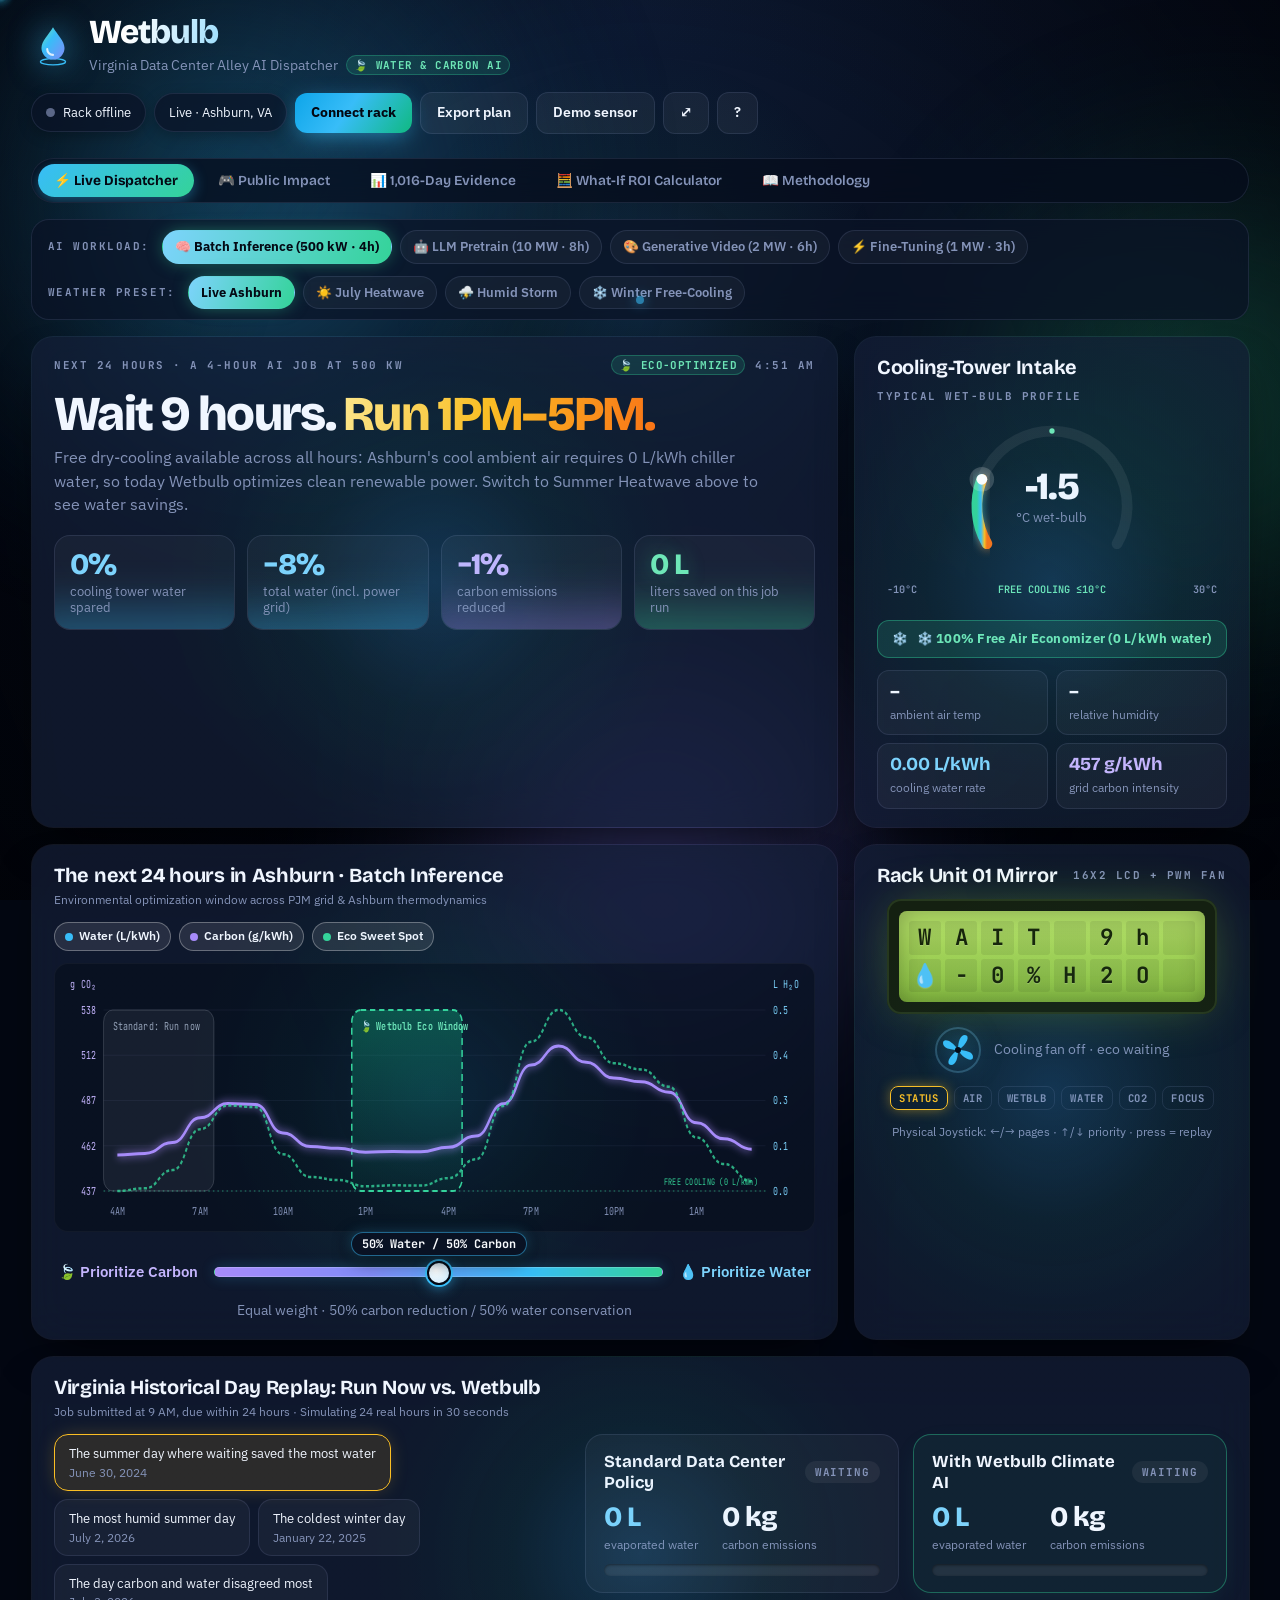
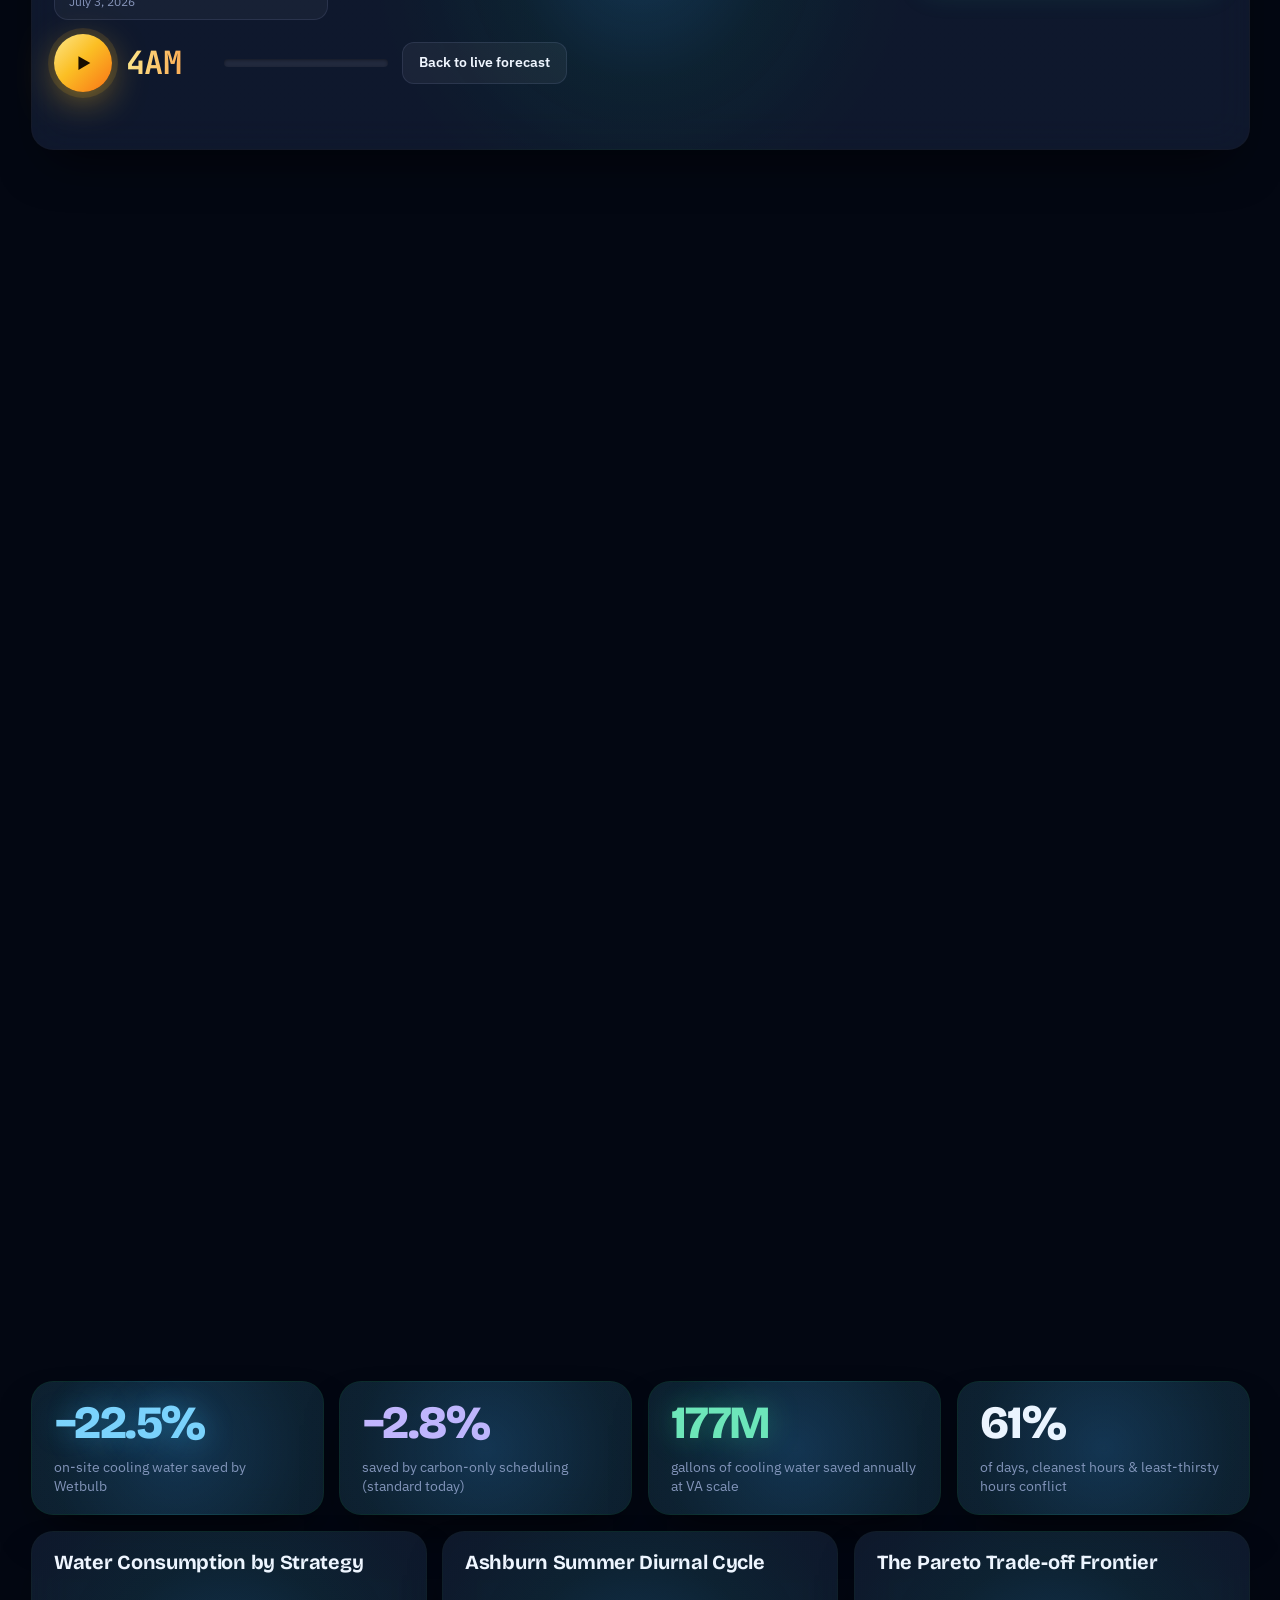
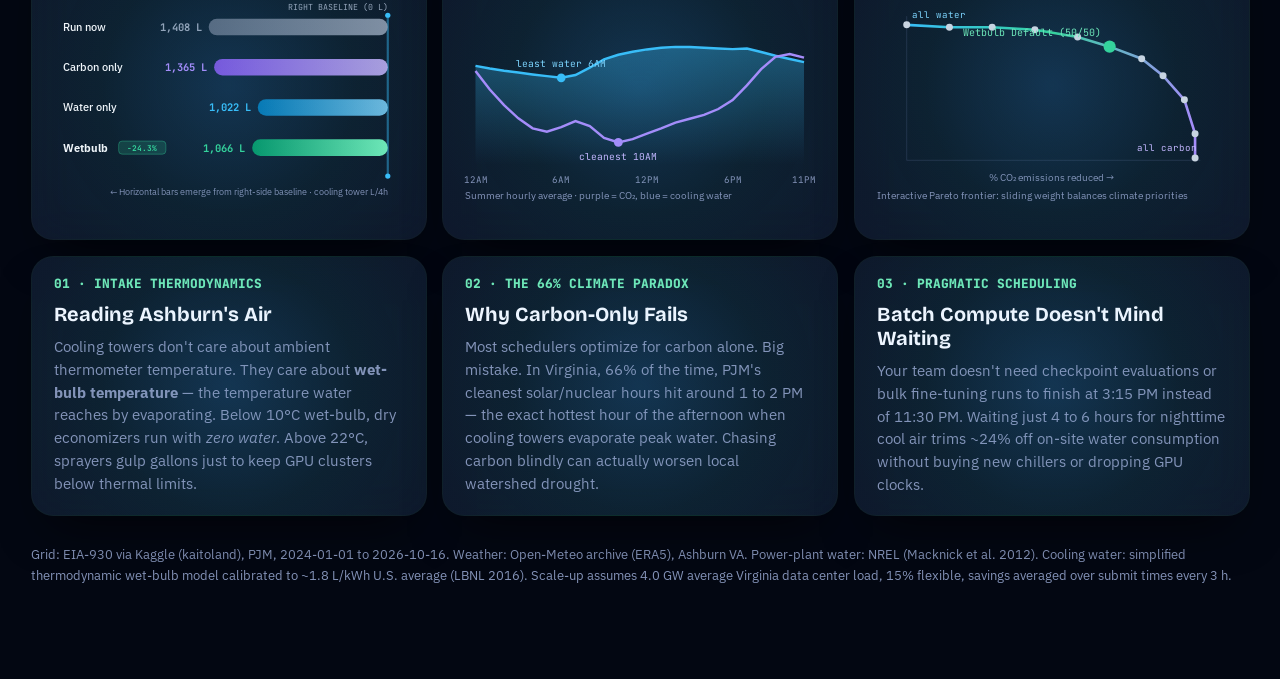
==== commit c6ce15d1: "Fix dashboard and prepare GitHub Pages" ====
--- a/index.html
+++ b/index.html
@@ -469,9 +469,13 @@
 /* Gauge Card */
 .gauge-wrap { position: relative; display: grid; place-items: center; margin: 4px 0; }
 #gauge { width: 100%; max-width: 230px; height: auto; overflow: visible; }
-.gauge-read { position: absolute; top: 52%; left: 50%; transform: translate(-50%, -50%); text-align: center; }
+.gauge-read { position: absolute; top: 52%; left: 50%; transform: translate(-50%, -50%); text-align: center; pointer-events: none; }
 .gauge-read b { display: block; font: 800 2.4rem/1 var(--display); letter-spacing: -0.03em; }
 .gauge-read span { color: var(--muted); font-size: 0.82rem; }
+.gauge-scale { display: grid; grid-template-columns: 1fr auto 1fr; align-items: center; gap: 8px; margin: -4px 10px 12px; color: var(--muted); font: 600 0.64rem var(--mono); }
+.gauge-scale span:first-child { text-align: left; }
+.gauge-scale span:nth-child(2) { color: var(--eco-bright); text-align: center; }
+.gauge-scale span:last-child { text-align: right; }
 
 /* Cooling Mode Badge */
 .cooling-mode-pill {
@@ -776,8 +780,9 @@
 }
 .fan-row { display: flex; align-items: center; gap: 12px; color: var(--muted); font-size: 0.88rem; }
 #fanSvg { width: 48px; height: 48px; filter: drop-shadow(0 0 12px rgba(56, 189, 248, 0.5)); }
-#fanSvg.spin .blades { animation: spin var(--spin, 1s) linear infinite; transform-origin: 24px 24px; }
+#fanSvg.spin .blades { animation: spin var(--spin, 1s) linear infinite; transform-box: view-box; transform-origin: center; }
 @keyframes spin { to { transform: rotate(360deg); } }
+@media (prefers-reduced-motion: reduce) { #fanSvg.spin .blades { animation-duration: 4s; } }
 
 .pages { display: flex; gap: 6px; flex-wrap: wrap; justify-content: center; }
 .pages span {
@@ -1018,8 +1023,8 @@
   font-size: 0.78rem;
 }
 
-/* ---------- Neal.fun Style Public Impact & Gamification ---------- */
-.neal-section {
+/* ---------- Public Impact & Gamification ---------- */
+.impact-section {
   display: flex;
   flex-direction: column;
   gap: 18px;
@@ -1079,17 +1084,17 @@
   color: #f8fafc;
 }
 
-/* Neal.fun Public Impact Grid with 3D Flip Cards */
-.neal-grid {
+/* Public Impact Grid with 3D Flip Cards */
+.impact-grid {
   display: grid;
   grid-template-columns: repeat(3, 1fr);
   gap: 16px;
 }
 @media (max-width: 950px) {
-  .neal-grid { grid-template-columns: repeat(2, 1fr); }
+  .impact-grid { grid-template-columns: repeat(2, 1fr); }
 }
 @media (max-width: 620px) {
-  .neal-grid { grid-template-columns: 1fr; }
+  .impact-grid { grid-template-columns: 1fr; }
 }
 
 .flip-card {
@@ -1189,7 +1194,7 @@
   color: #34d399;
 }
 
-/* Neal.fun Interactive Reservoir Mini-Game & Hotspots */
+/* Interactive Reservoir Mini-Game & Hotspots */
 .reservoir-card {
   padding: 18px 22px;
   border-radius: 20px;
@@ -1483,7 +1488,7 @@
   <!-- Multi-Page Site Navigation -->
   <nav class="site-nav" aria-label="Main Site Navigation">
     <a href="index.html" class="nav-tab active">⚡ Live Dispatcher</a>
-    <a href="impact.html" class="nav-tab">🎮 Public Impact (Neal.fun)</a>
+    <a href="impact.html" class="nav-tab">🎮 Public Impact</a>
     <a href="backtest.html" class="nav-tab">📊 1,016-Day Evidence</a>
     <a href="calculator.html" class="nav-tab">🧮 What-If ROI Calculator</a>
     <a href="methodology.html" class="nav-tab">📖 Methodology</a>
@@ -1538,12 +1543,13 @@
       </div>
       
       <div class="gauge-wrap">
-        <svg id="gauge" viewBox="0 0 300 200" aria-label="Wet-bulb gauge"></svg>
+        <svg id="gauge" viewBox="0 0 300 200" role="img" aria-label="Wet-bulb temperature gauge"></svg>
         <div class="gauge-read">
           <b class="num" id="airTwb">–</b>
           <span>°C wet-bulb</span>
         </div>
       </div>
+      <div class="gauge-scale" aria-hidden="true"><span>−10°C</span><span>FREE COOLING ≤10°C</span><span>30°C</span></div>
       
       <div class="cooling-mode-pill free" id="coolingModePill">
         <span>❄️</span>
@@ -1698,8 +1704,8 @@
     </div>
   </section>
 
-  <!-- Neal.fun Style Virginia Public Impact & Gamification Experience -->
-  <section class="neal-section reveal">
+  <!-- Virginia Public Impact & Gamification Experience -->
+  <section class="impact-section reveal">
     <!-- Live Real-Time Evaporation & Conservation Ticker -->
     <div class="ticker-banner">
       <div class="ticker-pulse">
@@ -1724,11 +1730,11 @@
       </div>
     </div>
 
-    <!-- Neal.fun Public Impact 3D Flip Card Grid -->
+    <!-- Public Impact 3D Flip Card Grid -->
     <div class="card reveal" style="display:flex;flex-direction:column;gap:16px;">
       <div class="card-head">
         <div>
-          <h2>🎮 Community Impact Explorer (Neal.fun Mode)</h2>
+          <h2>🎮 Virginia Community Impact Explorer</h2>
           <span class="hint">Click or hover any card to flip and discover the tangible local Virginia equivalency</span>
         </div>
         <div class="workload-slider-box">
@@ -1738,7 +1744,7 @@
         </div>
       </div>
 
-      <div class="neal-grid">
+      <div class="impact-grid">
         <!-- Card 1: Olympic Swimming Pools -->
         <div class="flip-card" onclick="this.classList.toggle('flipped')">
           <div class="flip-card-inner">
@@ -1810,7 +1816,7 @@
             <div class="flip-back">
               <h4>🥤 3.7x to the Moon</h4>
               <p>1.44 billion 500ml water bottles stacked end-to-end reach 289,000 kilometers into the sky — more than 75% of the distance from the Earth all the way to the Moon!</p>
-              <span class="foot">Neal.fun Space Scale</span>
+              <span class="foot">Space Scale</span>
             </div>
           </div>
         </div>
@@ -1854,7 +1860,7 @@
         </div>
       </div>
 
-      <!-- Neal.fun Interactive Reservoir Mini-Game Widget -->
+      <!-- Interactive Reservoir Mini-Game Widget -->
       <div class="reservoir-card">
         <div class="reservoir-controls">
           <div style="display:flex;align-items:center;gap:8px;">
@@ -2106,9 +2112,9 @@
     const now = new Date(), m = now.getMonth() + 1;
     S.forecast = Array.from({ length: 24 }, (_, k) => {
       const h = (now.getHours() + k) % 24, mh = S.profile ? S.profile.month_hour[`${m}-${h}`] : null;
-      return { hour: h, label: hourLabel(h), temp: 22, rh: 50, twb: mh ? mh.twb : 12 };
+      return { hour: h, label: hourLabel(h), temp: null, rh: null, twb: mh ? mh.twb : 12 };
     });
-    if (!S.sensor) $("airSource").textContent = "typical profile";
+    if (!S.sensor) $("airSource").textContent = "typical wet-bulb profile";
   }
 }
 
@@ -2275,7 +2281,6 @@
   };
   const av = lerp(a0, a1, Math.max(t, 0.002)), [px, py] = pol(av);
   const free = pol(lerp(a0, a1, 20 / 40));
-  const mono = 'font-family="JetBrains Mono, monospace"';
 
   $("gauge").innerHTML = `<defs>
       <linearGradient id="gg" x1="0" x2="1">
@@ -2292,11 +2297,9 @@
     <path d="${arc(a0, av)}" stroke="url(#gg)" stroke-width="14" fill="none" stroke-linecap="round" filter="url(#gaugeGlow)" opacity=".7"/>
     <path d="${arc(a0, av)}" stroke="url(#gg)" stroke-width="14" fill="none" stroke-linecap="round"/>
     <circle cx="${free[0]}" cy="${free[1]}" r="3.5" fill="#6ee7b7"/>
-    <text x="${free[0]}" y="${free[1] - 14}" fill="#34d399" font-size="10" font-weight="700" text-anchor="middle" ${mono}>FREE COOLING ≤10°</text>
     <circle cx="${px}" cy="${py}" r="16" fill="#ffffff" opacity=".18"/>
     <circle cx="${px}" cy="${py}" r="7" fill="#ffffff"/>
-    <text x="${pol(a0)[0]}" y="${pol(a0)[1] + 24}" fill="#8493b8" font-size="11" text-anchor="middle" ${mono}>-10°C</text>
-    <text x="${pol(a1)[0]}" y="${pol(a1)[1] + 24}" fill="#8493b8" font-size="11" text-anchor="middle" ${mono}>30°C</text>`;
+    <title>Wet-bulb temperature ${twb.toFixed(1)} degrees Celsius</title>`;
 }
 
 // =====================================================================
@@ -2474,9 +2477,11 @@
   const f = $("fanSvg");
   f.classList.toggle("spin", fan > 0);
   f.style.setProperty("--spin", fan > 0 ? (1.4 - fan / 255 * 1.15).toFixed(2) + "s" : "1s");
-  $("fanText").textContent = fan > 0
+  const fanText = $("fanText");
+  fanText.textContent = fan > 0
     ? `Cooling fan ${Math.round(fan / 2.55)}% · ${ser[h].wue.toFixed(2)} L/kWh`
     : (S.mode === "replay" && S.rt >= s + dur ? "Cooling fan off · job finished" : "Cooling fan off · eco waiting");
+  fanText.setAttribute("aria-label", fanText.textContent);
   sendL(S.lcd[0], S.lcd[1], fan, Math.round(ser[h].ci), Math.round(S.w * 100));
 }
 
@@ -2498,7 +2503,7 @@
 }
 
 // =====================================================================
-// Scale Impact Simulator & Neal.fun Public Impact
+// Scale Impact Simulator & Public Impact
 // =====================================================================
 function updateScaleSimulator(jobSavedLiters) {
   const baseLiters = Math.max(0, jobSavedLiters);
@@ -3120,7 +3125,7 @@
   ["btnScaleSingle", "btnScaleCampus", "btnScaleVA"].forEach(b => $(b).classList.toggle("active", b === id));
 }
 
-// Neal.fun Real-Time Evaporation Clock
+// Real-Time Evaporation Clock
 let tickerStart = performance.now();
 setInterval(() => {
   const elapsedSec = (performance.now() - tickerStart) / 1000;
@@ -3132,7 +3137,7 @@
   if (elT) elT.textContent = Math.floor(elapsedSec) + "s";
 }, 200);
 
-// Neal.fun Flexible Workload Slider
+// Flexible Workload Slider
 const flexS = $("flexSlider");
 if (flexS) {
   flexS.oninput = e => {
@@ -3143,7 +3148,7 @@
   };
 }
 
-// Neal.fun Reservoir Fill Game
+// Reservoir Fill Game
 let pouredLiters = 0;
 const btnPour = $("btnPourWater");
 if (btnPour) {
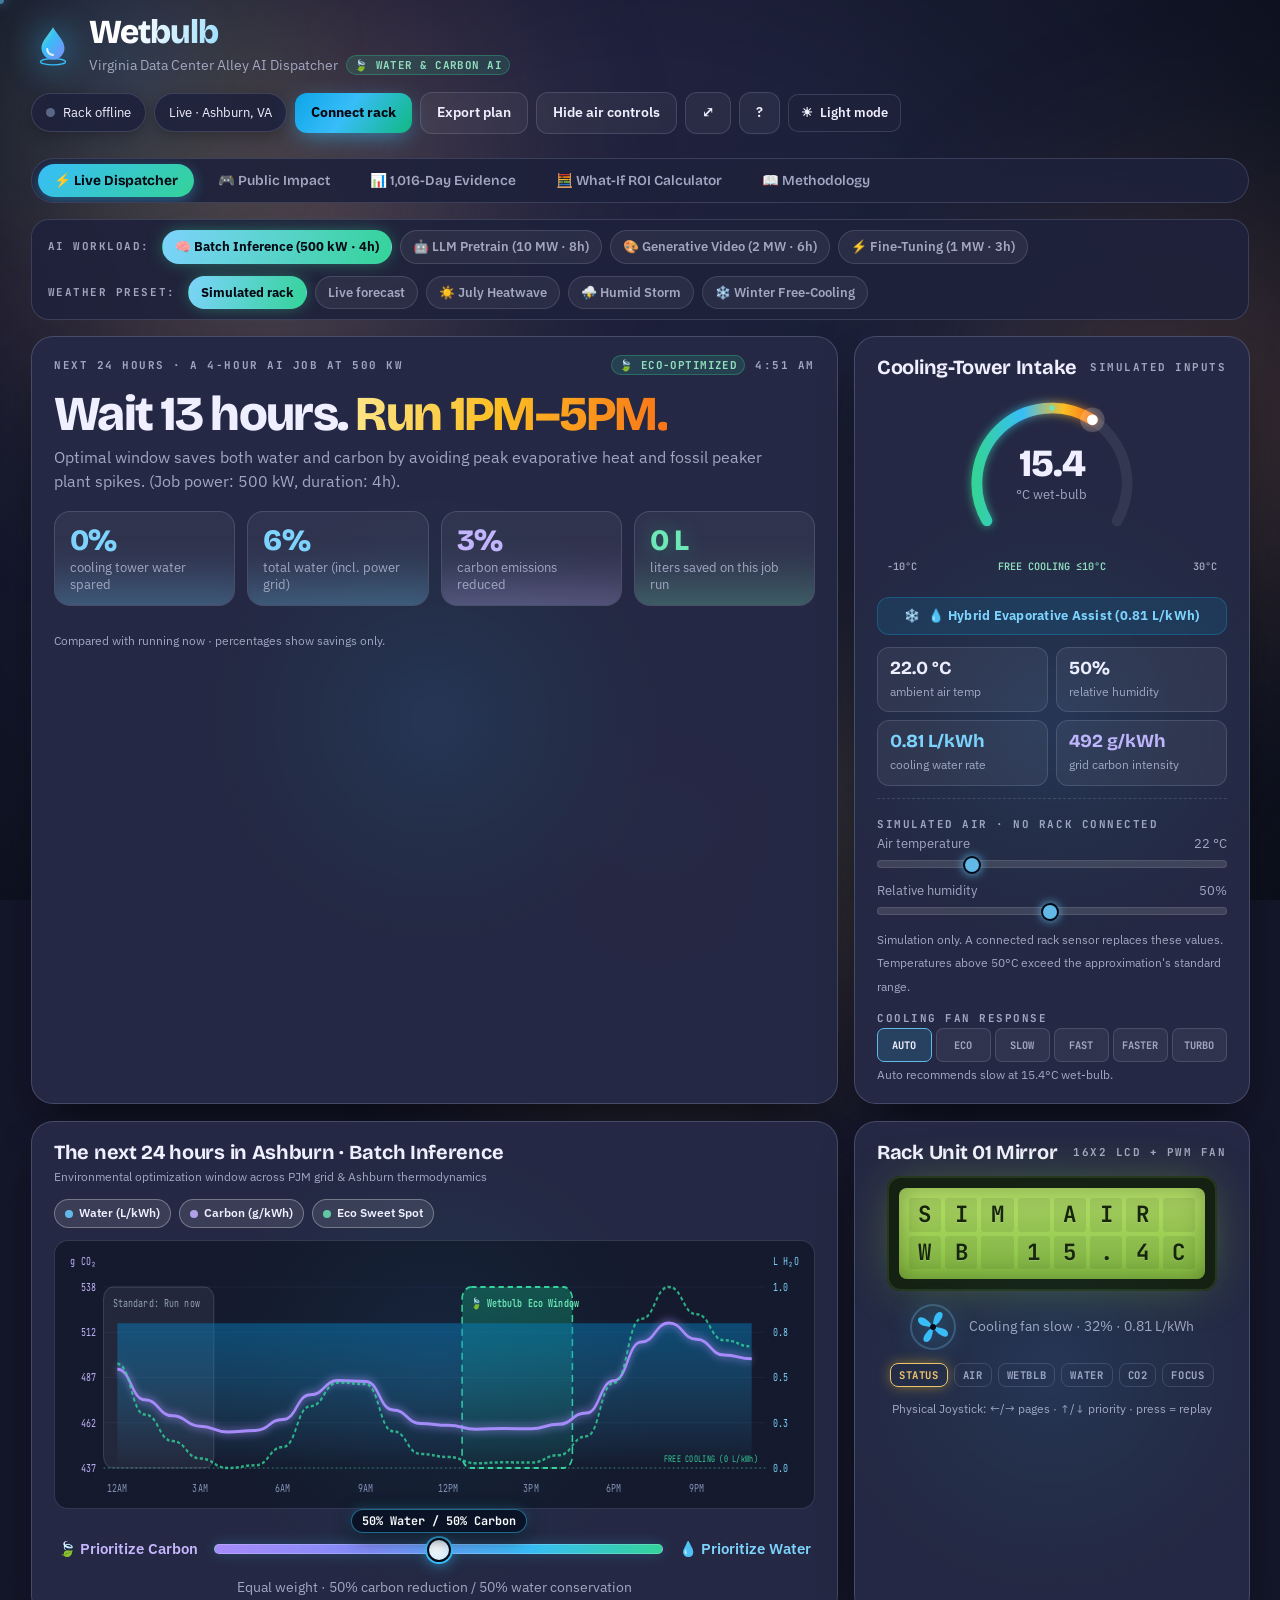
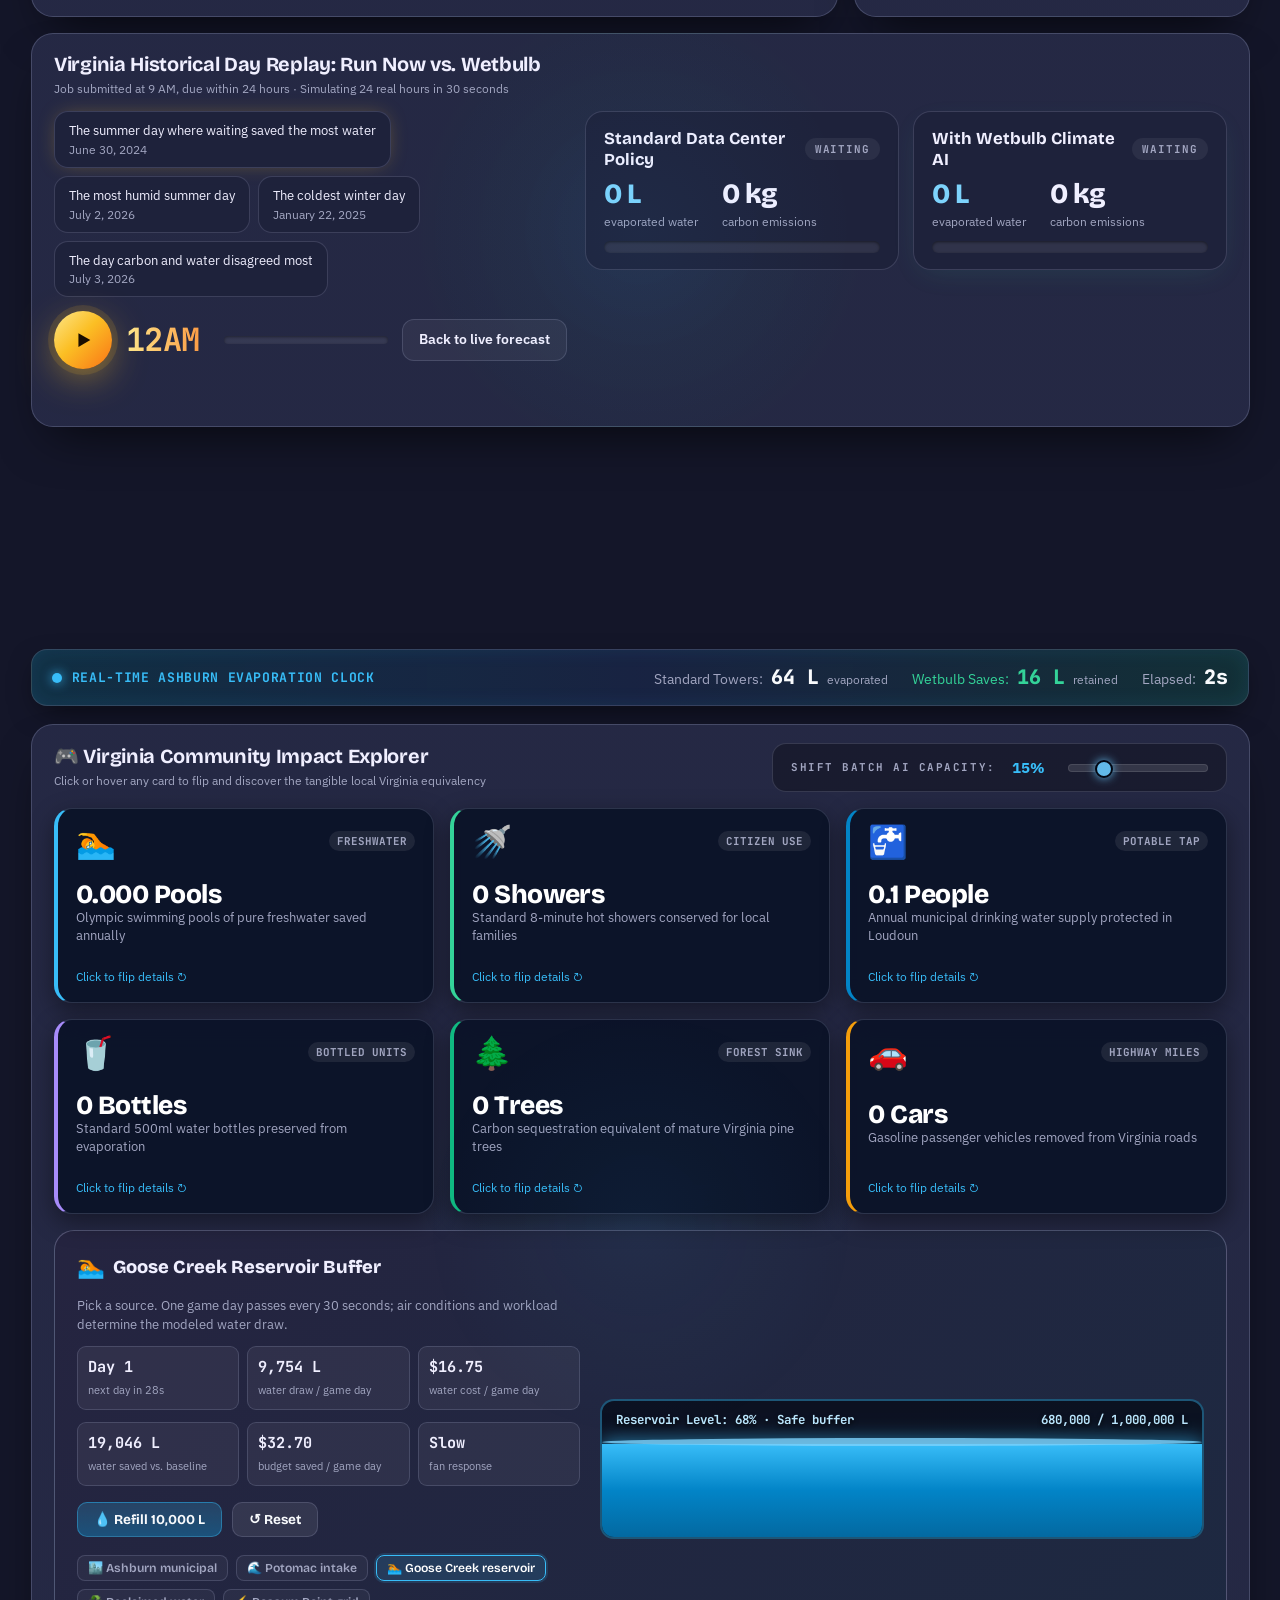
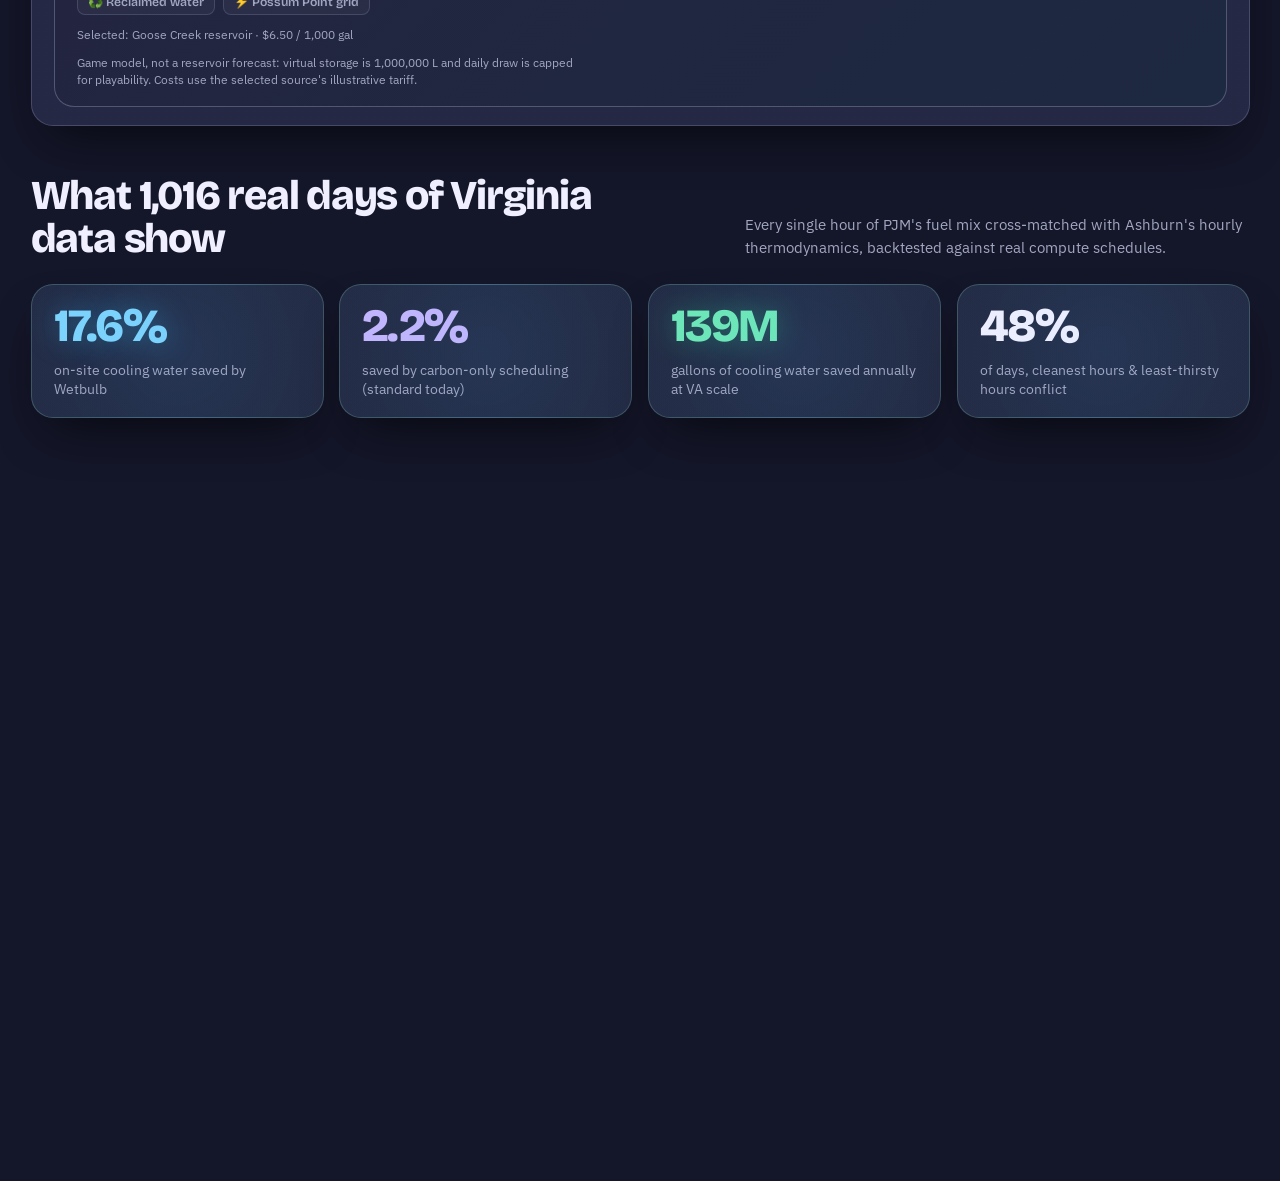
==== commit 64ad948d: "Add theme, cooling simulation, and reservoir game" ====
--- a/index.html
+++ b/index.html
@@ -7,6 +7,8 @@
 <link rel="preconnect" href="https://fonts.googleapis.com">
 <link rel="preconnect" href="https://fonts.gstatic.com" crossorigin>
 <link rel="stylesheet" href="https://fonts.googleapis.com/css2?family=Bricolage+Grotesque:opsz,wght@12..96,400;12..96,600;12..96,700;12..96,800&family=IBM+Plex+Sans:wght@400;500;600;700&family=JetBrains+Mono:wght@400;500;600;700&display=swap">
+<link rel="stylesheet" href="theme.css">
+<script src="theme.js"></script>
 <script src="data.js"></script>
 <style>
 /* =====================================================================
@@ -519,6 +521,12 @@
 .demo-box { display: none; flex-direction: column; gap: 8px; border-top: 1px dashed var(--line); padding-top: 12px; }
 .demo-box.show { display: flex; }
 .demo-box label { display: flex; justify-content: space-between; font-size: 0.82rem; color: var(--muted); }
+.sim-caption { color: var(--muted); font-size: 0.76rem; line-height: 1.4; }
+.fan-modes { display: grid; grid-template-columns: repeat(6, minmax(0, 1fr)); gap: 4px; }
+.fan-mode-btn { min-height: 34px; padding: 5px 3px; border: 1px solid var(--line); border-radius: 7px; background: var(--panel-2); color: var(--muted); font: 700 0.65rem var(--mono); text-transform: uppercase; }
+.fan-mode-btn.active { color: var(--ink); border-color: var(--water); background: rgba(56, 189, 248, 0.16); }
+.fan-mode-btn:focus-visible { outline: 2px solid var(--water); outline-offset: 2px; }
+@media (max-width: 420px) { .fan-modes { grid-template-columns: repeat(3, 1fr); } }
 
 /* Timeline Chart & Environmental Visualization */
 .chart-header-row {
@@ -1299,6 +1307,12 @@
   color: #ffffff;
   background: rgba(56, 189, 248, 0.15);
 }
+.hotspot-pill.active { box-shadow: 0 0 0 2px rgba(56, 189, 248, 0.15); }
+.game-day-stats { display: grid; grid-template-columns: repeat(3, minmax(0, 1fr)); gap: 8px; }
+.game-stat { min-width: 0; padding: 9px 10px; border: 1px solid var(--line); border-radius: 9px; background: var(--panel-2); }
+.game-stat b { display: block; overflow: hidden; text-overflow: ellipsis; font: 700 0.95rem var(--mono); color: var(--ink); }
+.game-stat span { color: var(--muted); font-size: 0.68rem; }
+.game-note { color: var(--muted); font-size: 0.73rem; line-height: 1.4; }
 
 /* Flex Workload Slider Box */
 .workload-slider-box {
@@ -1479,7 +1493,7 @@
       <span class="pill" id="modePill">Live · Ashburn, VA</span>
       <button class="btn primary magnetic" id="connectBtn" aria-label="Connect hardware rack">Connect rack</button>
       <button class="btn magnetic" id="exportBtn" aria-label="Export schedule dispatch">Export plan</button>
-      <button class="btn magnetic" id="demoBtn" aria-label="Demo sensor sliders">Demo sensor</button>
+      <button class="btn magnetic" id="demoBtn" aria-label="Hide simulated air controls" aria-expanded="true">Hide air controls</button>
       <button class="btn magnetic" id="fsBtn" title="Full screen (F)" aria-label="Full screen">⤢</button>
       <button class="btn magnetic" id="helpBtn" title="Shortcuts (?)" aria-label="Keyboard shortcuts">?</button>
     </div>
@@ -1505,7 +1519,8 @@
     </div>
     <div class="workload-group">
       <span class="label">Weather Preset:</span>
-      <button class="btn-toggle active" id="btnLiveWeather">Live Ashburn</button>
+      <button class="btn-toggle active" id="btnSimulation">Simulated rack</button>
+      <button class="btn-toggle" id="btnLiveWeather">Live forecast</button>
       <button class="btn-toggle" id="btnHeatwave">☀️ July Heatwave</button>
       <button class="btn-toggle" id="btnHumid">⛈️ Humid Storm</button>
       <button class="btn-toggle" id="btnWinter">❄️ Winter Free-Cooling</button>
@@ -1533,6 +1548,7 @@
         <div class="chip c"><b class="num" id="chipCo2">–</b><span>carbon emissions reduced</span></div>
         <div class="chip g"><b class="num" id="chipLiters">–</b><span>liters saved on this job run</span></div>
       </div>
+      <p class="hint" id="savingsNote" aria-live="polite">Compared with running now · percentages show savings only.</p>
     </article>
 
     <!-- Cooling-Tower Air Intake & Wet-Bulb Thermodynamics -->
@@ -1563,11 +1579,27 @@
         <div><b class="num" id="airCo2" style="color:#c4b5fd">–</b><span>grid carbon intensity</span></div>
       </div>
 
-      <div class="demo-box" id="demoBox">
-        <label for="dT">Air temperature <span id="dTv">22 °C</span></label>
-        <input class="plain" type="range" id="dT" min="-5" max="38" step="0.5" value="22" aria-label="Demo air temperature">
-        <label for="dH">Relative humidity <span id="dHv">45%</span></label>
-        <input class="plain" type="range" id="dH" min="10" max="100" step="1" value="45" aria-label="Demo humidity">
+      <div class="demo-box show" id="demoBox">
+        <div class="sim-inputs" id="simInputs">
+          <b class="label" id="airControlSource">SIMULATED AIR · NO RACK CONNECTED</b>
+          <label for="dT">Air temperature <span id="dTv">22 °C</span></label>
+          <input class="plain" type="range" id="dT" min="-5" max="100" step="0.5" value="22" aria-label="Simulated air temperature">
+          <label for="dH">Relative humidity <span id="dHv">50%</span></label>
+          <input class="plain" type="range" id="dH" min="1" max="100" step="1" value="50" aria-label="Simulated relative humidity">
+          <span class="sim-caption" id="simCaption">Simulation only. A connected rack sensor replaces these values. Temperatures above 50°C are outside the wet-bulb approximation's standard range.</span>
+        </div>
+        <div>
+          <b class="label">Cooling fan response</b>
+          <div class="fan-modes" role="group" aria-label="Fan response mode">
+            <button class="fan-mode-btn active" type="button" data-fan-mode="auto" aria-pressed="true">Auto</button>
+            <button class="fan-mode-btn" type="button" data-fan-mode="eco" aria-pressed="false">Eco</button>
+            <button class="fan-mode-btn" type="button" data-fan-mode="slow" aria-pressed="false">Slow</button>
+            <button class="fan-mode-btn" type="button" data-fan-mode="fast" aria-pressed="false">Fast</button>
+            <button class="fan-mode-btn" type="button" data-fan-mode="faster" aria-pressed="false">Faster</button>
+            <button class="fan-mode-btn" type="button" data-fan-mode="turbo" aria-pressed="false">Turbo</button>
+          </div>
+          <span class="sim-caption" id="fanModeCaption">Auto adjusts speed to temperature and humidity. Manual modes set a minimum; heat can raise it.</span>
+        </div>
       </div>
     </article>
 
@@ -1868,24 +1900,37 @@
             <h3 style="margin:0;font:800 1.15rem var(--display);">Goose Creek Reservoir Buffer</h3>
           </div>
           <p style="margin:0;font-size:0.84rem;color:var(--muted);line-height:1.4;">
-            Every flexible batch job scheduled during night economizer windows acts like pouring fresh water directly back into the community reservoir.
+            Pick a source. One game day passes every 30 seconds; air conditions and workload determine the modeled water draw.
           </p>
+          <div class="game-day-stats" aria-live="polite">
+            <div class="game-stat"><b id="gameDay">Day 1</b><span id="gameDayTimer">next day in 30s</span></div>
+            <div class="game-stat"><b id="gameDailyDraw">0 L</b><span>water draw / game day</span></div>
+            <div class="game-stat"><b id="gameWaterCost">$0.00</b><span>water cost / game day</span></div>
+          </div>
+          <div class="game-day-stats">
+            <div class="game-stat"><b id="gameSavedLiters">0 L</b><span>water saved vs. baseline</span></div>
+            <div class="game-stat"><b id="gameSavedMoney">$0.00</b><span>budget saved / game day</span></div>
+            <div class="game-stat"><b id="gameFanMode">Eco</b><span>fan response</span></div>
+          </div>
           <div style="display:flex;gap:10px;flex-wrap:wrap;margin-top:4px;">
-            <button class="btn-game" id="btnPourWater">💧 Pour 10,000 L to Reservoir</button>
+            <button class="btn-game" id="btnPourWater">💧 Refill 10,000 L</button>
             <button class="btn-game" id="btnResetReservoir" style="background:rgba(255,255,255,0.08);border-color:var(--line);">↺ Reset</button>
           </div>
-          <div class="hotspot-pills">
-            <span class="hotspot-pill active" data-spot="ashburn">📍 Ashburn Alley (4.0 GW)</span>
-            <span class="hotspot-pill" data-spot="potomac">📍 Potomac Intake</span>
-            <span class="hotspot-pill" data-spot="goose">📍 Goose Creek Dam</span>
-            <span class="hotspot-pill" data-spot="peaker">📍 Possum Point Peaker</span>
+          <div class="hotspot-pills" role="group" aria-label="Choose simulated water source">
+            <button class="hotspot-pill" type="button" data-spot="ashburn" aria-pressed="false">🏙️ Ashburn municipal</button>
+            <button class="hotspot-pill" type="button" data-spot="potomac" aria-pressed="false">🌊 Potomac intake</button>
+            <button class="hotspot-pill active" type="button" data-spot="goose" aria-pressed="true">🏊 Goose Creek reservoir</button>
+            <button class="hotspot-pill" type="button" data-spot="reuse" aria-pressed="false">♻️ Reclaimed water</button>
+            <button class="hotspot-pill" type="button" data-spot="peaker" aria-pressed="false">⚡ Possum Point grid</button>
           </div>
+          <span class="game-note" id="gameSourceNote">Selected: Goose Creek reservoir · $6.50 / 1,000 gal</span>
+          <span class="game-note">Game model, not a reservoir forecast: virtual storage is 1,000,000 L and daily draw is capped for playability. Costs use the selected source's illustrative tariff.</span>
         </div>
 
         <div class="reservoir-tank-wrap">
           <div class="reservoir-label">
-            <span id="reservoirStatus">Reservoir Level: 68% (Safe Buffer)</span>
-            <span id="reservoirVolume">+0 Liters Poured</span>
+            <span id="reservoirStatus">Reservoir Level: 68% · Safe buffer</span>
+            <span id="reservoirVolume">680,000 / 1,000,000 L</span>
           </div>
           <div class="reservoir-water" id="reservoirWater"></div>
         </div>
@@ -2000,9 +2045,18 @@
 // =====================================================================
 // Scientific model (calibrated with Kaggle ERA5 + PJM analysis)
 // =====================================================================
-const LAT = 39.04, LON = -77.49, REPLAY_MS = 30000;
+const LAT = 39.04, LON = -77.49, REPLAY_MS = 30000, GAME_DAY_MS = 30000;
 const PAGE_NAMES = ["STATUS", "AIR", "WETBLB", "WATER", "CO2", "FOCUS"];
 const PAGE_CARDS = ["cardDecision", "cardAir", "cardAir", "cardTimeline", "cardTimeline", "cardTimeline"];
+const FAN_MODES = ["eco", "slow", "fast", "faster", "turbo"];
+const FAN_PWM = [36, 82, 128, 184, 255];
+const GAME_SOURCES = {
+  ashburn: { label: "Ashburn municipal", freshwater: 1, tariff: 6.5 },
+  potomac: { label: "Potomac intake", freshwater: 1, tariff: 7.25 },
+  goose: { label: "Goose Creek reservoir", freshwater: 1, tariff: 6.5 },
+  reuse: { label: "Reclaimed water", freshwater: 0.2, tariff: 3.25 },
+  peaker: { label: "Possum Point grid mix", freshwater: 1.1, tariff: 8.5 }
+};
 
 const WORKLOAD_PRESETS = {
   inference: { name: "Batch Inference", hours: 4, kw: 500, label: "4-hour AI batch at 500 kW" },
@@ -2012,18 +2066,21 @@
 };
 
 const S = {
-  results: null, profile: null, replay: [], forecast: null, sensor: null, demo: false,
+  results: null, profile: null, replay: [], forecast: null, sensor: null, rackConnected: false,
+  demo: true, simTemp: 22, simRh: 50, fanMode: "auto", waterSource: "goose",
   jobH: 4, jobKw: 500, workload: "inference", scaleMode: "single",
   w: 0.5, mode: "live", dayIdx: 0, rt: 0, playing: false, timer: null, choice: 0,
   writer: null, lastSent: "", lastSentAt: 0, lcd: ["~WETBULB", "        "], fan: 0, page: 0,
   race: { nOn: 0, nKg: 0, wOn: 0, wKg: 0 }, heat: -1, intensity: 0.2, ser: null, hoverI: null,
-  showWater: true, showCarbon: true, showEco: true, weatherPreset: "live"
+  showWater: true, showCarbon: true, showEco: true, weatherPreset: "simulation"
 };
 
 const $ = id => document.getElementById(id);
 const avg = a => a.reduce((s, v) => s + v, 0) / (a.length || 1);
 const clamp = (v, lo, hi) => Math.min(hi, Math.max(lo, v));
 const lerp = (a, b, t) => a + (b - a) * t;
+const RESERVOIR_CAPACITY_L = 1000000;
+const reservoirGame = { level: 680000, day: 1, lastDayAt: performance.now(), totalDraw: 0 };
 
 // Stull formula for wet-bulb temperature from air temp and relative humidity
 function stull(t, rh) {
@@ -2053,7 +2110,10 @@
 
 const win = (arr, s, duration = S.jobH) => avg(arr.slice(s, s + duration));
 const pctSaved = (base, val) => base > 1e-9 ? 100 * (1 - val / base) : 0;
-const fanFor = water => water <= 0 ? 100 : Math.round(90 + 165 * Math.min(water, 3) / 3);
+const fanDemandIndex = twb => twb <= 10 ? 0 : twb <= 18 ? 1 : twb <= 25 ? 2 : twb <= 35 ? 3 : 4;
+const fanModeIndex = twb => Math.max(fanDemandIndex(twb), S.fanMode === "auto" ? 0 : FAN_MODES.indexOf(S.fanMode));
+const fanFor = twb => FAN_PWM[fanModeIndex(twb)];
+const fanLabel = twb => FAN_MODES[fanModeIndex(twb)];
 const hourLabel = h => (h % 12 || 12) + (h < 12 ? "AM" : "PM");
 
 // =====================================================================
@@ -2078,7 +2138,7 @@
     if (k >= 1) { el._val = t.to; tweens.delete(el); }
   }
 }
-const fmtPct = v => Math.abs(v) < 0.5 ? "0%" : (v > 0 ? "−" : "+") + Math.abs(v).toFixed(0) + "%";
+const fmtPct = v => Math.max(0, v).toFixed(0) + "%";
 const fmtL = v => Math.max(0, Math.round(v)).toLocaleString() + " L";
 
 // =====================================================================
@@ -2121,6 +2181,15 @@
 function getSeries() {
   if (S.mode === "replay") {
     return S.replay[S.dayIdx].hours.map(h => ({ ...h, hour: +h.t.slice(11, 13) }));
+  }
+
+  if (S.weatherPreset === "simulation" && !S.rackConnected) {
+    const temp = S.simTemp, rh = S.simRh, twb = stull(temp, rh), cw = wue(twb);
+    return Array.from({ length: 24 }, (_, h) => {
+      const label = hourLabel(h);
+      const grid = S.profile?.recent_grid_by_hour?.[String(h)] || { ci: 460, gw: 2.05 };
+      return { label, hour: h, temp, rh, twb, ci: grid.ci, gw: grid.gw, wue: cw, water: cw + grid.gw };
+    });
   }
   
   // Synthetic Weather Presets for instant interactive testing
@@ -2197,7 +2266,7 @@
   
   if (S.mode === "live") {
     $("decisionSub").textContent = freeCool
-      ? "Free dry-cooling available across all hours: Ashburn's cool ambient air requires 0 L/kWh chiller water, so today Wetbulb optimizes clean renewable power. Switch to Summer Heatwave above to see water savings."
+      ? `${S.weatherPreset === "simulation" ? "The simulated air" : "This weather scenario"} stays in free dry-cooling across the selected hours, requiring 0 L/kWh on-site chiller water. Increase temperature or humidity to see evaporative cooling demand.`
       : `Optimal window saves both water and carbon by avoiding peak evaporative heat and fossil peaker plant spikes. (Job power: ${(S.jobKw >= 1000 ? (S.jobKw/1000).toFixed(1) + " MW" : S.jobKw + " kW")}, duration: ${S.jobH}h).`;
   } else {
     $("decisionSub").textContent = `Replaying ${S.replay[S.dayIdx].label}: Real weather & PJM fuel mix, scheduled only with knowledge available at 9 AM submit time.`;
@@ -2206,10 +2275,19 @@
   $("decisionLabel").textContent = `${S.mode === "live" ? "Next 24 hours" : "Historical Replay"} · a ${S.jobH}-hour AI job at ${(S.jobKw >= 1000 ? (S.jobKw/1000).toFixed(0) + " MW" : S.jobKw + " kW")}`;
 
   const curJobSavedLiters = (win(U, 0, S.jobH) - win(U, s, S.jobH)) * S.jobKw * S.jobH;
-  setNum("chipOnsite", pctSaved(win(U, 0, S.jobH), win(U, s, S.jobH)), fmtPct);
-  setNum("chipWater", pctSaved(win(W, 0, S.jobH), win(W, s, S.jobH)), fmtPct);
-  setNum("chipCo2", pctSaved(win(C, 0, S.jobH), win(C, s, S.jobH)), fmtPct);
+  const onsiteSaved = pctSaved(win(U, 0, S.jobH), win(U, s, S.jobH));
+  const totalWaterSaved = pctSaved(win(W, 0, S.jobH), win(W, s, S.jobH));
+  const carbonSaved = pctSaved(win(C, 0, S.jobH), win(C, s, S.jobH));
+  setNum("chipOnsite", onsiteSaved, fmtPct);
+  setNum("chipWater", totalWaterSaved, fmtPct);
+  setNum("chipCo2", carbonSaved, fmtPct);
   setNum("chipLiters", Math.max(0, curJobSavedLiters), fmtL);
+  const tradeoffs = [
+    onsiteSaved < 0 && `cooling water use increases ${Math.abs(onsiteSaved).toFixed(0)}%`,
+    totalWaterSaved < 0 && `total water use increases ${Math.abs(totalWaterSaved).toFixed(0)}%`,
+    carbonSaved < 0 && `carbon emissions increase ${Math.abs(carbonSaved).toFixed(0)}%`
+  ].filter(Boolean);
+  $("savingsNote").textContent = tradeoffs.length ? `Compared with running now: ${tradeoffs.join("; ")}. Savings stay at 0% when there is no saving.` : "Compared with running now · percentages show savings only.";
 
   drawChart(ser, s, S.mode === "live" ? null : S.rt);
   $("timelineTitle").textContent = S.mode === "live"
@@ -2218,6 +2296,7 @@
 
   const currentHourData = ser[S.mode === "live" ? 0 : clamp(Math.floor(S.rt), 0, 23)];
   renderAir(currentHourData);
+  updateReservoirStats(currentHourData);
   updateRack(ser, s);
   updateScaleSimulator(curJobSavedLiters);
 
@@ -2238,6 +2317,25 @@
   $("airRh").textContent = h.rh != null ? Math.round(h.rh) + "%" : "–";
   setNum("airWue", wue(h.twb), v => v.toFixed(2) + " L/kWh", 500);
   setNum("airCo2", h.ci, v => Math.round(v) + " g/kWh", 500);
+  if (!S.rackConnected) {
+    const sourceNames = { simulation: "simulated inputs", live: "live forecast", heatwave: "July heatwave", humid: "humid storm", winter: "winter scenario" };
+    $("airSource").textContent = sourceNames[S.weatherPreset] || "weather scenario";
+  }
+  $("simInputs").hidden = S.rackConnected;
+  $("demoBtn").hidden = S.rackConnected;
+  $("airControlSource").textContent = S.rackConnected ? "RACK SENSOR ACTIVE" : "SIMULATED AIR · NO RACK CONNECTED";
+  $("simCaption").textContent = S.simTemp > 50
+    ? "Simulation only. A connected rack sensor replaces these values. Above 50°C, wet-bulb output is an illustrative extrapolation."
+    : "Simulation only. A connected rack sensor replaces these values. Temperatures above 50°C exceed the approximation's standard range.";
+  $("gameFanMode").textContent = fanLabel(h.twb)[0].toUpperCase() + fanLabel(h.twb).slice(1);
+  document.querySelectorAll("[data-fan-mode]").forEach(button => {
+    const active = button.dataset.fanMode === S.fanMode;
+    button.classList.toggle("active", active);
+    button.setAttribute("aria-pressed", String(active));
+  });
+  $("fanModeCaption").textContent = S.fanMode === "auto"
+    ? `Auto recommends ${fanLabel(h.twb)} at ${h.twb.toFixed(1)}°C wet-bulb.`
+    : `${S.fanMode[0].toUpperCase() + S.fanMode.slice(1)} is the minimum; heat demand can raise the fan to ${fanLabel(h.twb)}.`;
   drawGauge(h.twb);
 
   // Cooling Mode Pill update
@@ -2462,14 +2560,16 @@
   const dur = S.jobH;
   if (S.mode === "live") {
     const cur = ser[0];
-    if (s === 0) { l1 = "*RUN NOW"; l2 = "WB " + cur.twb.toFixed(1) + "C"; fan = fanFor(cur.wue); }
-    else { l1 = `WAIT ${s}h`; l2 = `~-${Math.max(0, Math.round(pctSaved(win(U, 0, dur), win(U, s, dur))))}%H2O`; fan = 0; }
+    const simulatedAir = S.weatherPreset === "simulation" && !S.rackConnected;
+    if (simulatedAir) { l1 = "SIM AIR"; l2 = "WB " + cur.twb.toFixed(1) + "C"; fan = fanFor(cur.twb); }
+    else if (s === 0) { l1 = "*RUN NOW"; l2 = "WB " + cur.twb.toFixed(1) + "C"; fan = fanFor(cur.twb); }
+    else { l1 = `WAIT ${s}h`; l2 = `~${Math.max(0, Math.round(pctSaved(win(U, 0, dur), win(U, s, dur))))}%H2O`; fan = 0; }
   } else {
     const running = S.rt >= s && S.rt < s + dur;
     const done = S.rt >= 24 || S.rt >= s + dur;
     l1 = String(ser[h].hour).padStart(2, "0") + "h " + (running ? "*RUN" : done ? "DONE" : "WAIT");
     l2 = `~-${Math.max(0, Math.round(S.race.nOn - S.race.wOn))}L`;
-    fan = running ? fanFor(ser[h].wue) : 0;
+    fan = running ? fanFor(ser[h].twb) : 0;
   }
   S.lcd = [l1.slice(0, 8), l2.slice(0, 8)];
   S.fan = fan;
@@ -2479,7 +2579,7 @@
   f.style.setProperty("--spin", fan > 0 ? (1.4 - fan / 255 * 1.15).toFixed(2) + "s" : "1s");
   const fanText = $("fanText");
   fanText.textContent = fan > 0
-    ? `Cooling fan ${Math.round(fan / 2.55)}% · ${ser[h].wue.toFixed(2)} L/kWh`
+    ? `Cooling fan ${fanLabel(ser[h].twb)} · ${Math.round(fan / 2.55)}% · ${ser[h].wue.toFixed(2)} L/kWh`
     : (S.mode === "replay" && S.rt >= s + dur ? "Cooling fan off · job finished" : "Cooling fan off · eco waiting");
   fanText.setAttribute("aria-label", fanText.textContent);
   sendL(S.lcd[0], S.lcd[1], fan, Math.round(ser[h].ci), Math.round(S.w * 100));
@@ -2685,12 +2785,22 @@
       }
     }
   } catch (e) { if (e.name !== "NotFoundError") toast("Serial error: " + e.message); }
-  setLink(false); S.writer = null;
+  setLink(false); S.writer = null; render();
 }
 function setLink(on) {
+  S.rackConnected = on;
+  if (on) {
+    S.sensor = null;
+    S.weatherPreset = "live";
+  } else {
+    S.sensor = null;
+    S.weatherPreset = "simulation";
+  }
   $("linkDot").classList.toggle("on", on);
   $("linkText").textContent = on ? "Rack live" : "Rack offline";
   $("connectBtn").textContent = on ? "Connected ✓" : "Connect rack";
+  $("btnSimulation").classList.toggle("active", !on);
+  $("btnLiveWeather").classList.toggle("active", on);
 }
 function onLine(line) {
   const p = line.split(",");
@@ -2727,7 +2837,8 @@
 // Pre-render particle sprites to offscreen canvases for 100x rendering boost
 const spriteCanvases = [];
 function initSprites() {
-  const hues = [195, 155, 38]; // Aquatic cyan, eco emerald, warm amber
+  spriteCanvases.length = 0;
+  const hues = document.documentElement.dataset.theme === "light" ? [190, 170, 38] : [218, 258, 38];
   hues.forEach(hue => {
     [16, 32].forEach(sz => {
       const c = document.createElement("canvas");
@@ -2747,6 +2858,7 @@
   });
 }
 initSprites();
+document.addEventListener("wetbulb:themechange", initSprites);
 
 function resize() {
   const dpr = Math.min(2, devicePixelRatio || 1);
@@ -2859,7 +2971,7 @@
   const r = S.results, bt = Object.fromEntries(r.backtest.map(b => [b.policy, b]));
   $("evidenceTitle").textContent = `What ${r.data.days_backtested.toLocaleString()} real days of Virginia data show`;
   
-  const pct1 = v => "−" + Math.abs(v).toFixed(1) + "%";
+  const pct1 = v => Math.max(0, v).toFixed(1) + "%";
   const stats = {
     sOnsite: [bt["Wetbulb"].onsite_saved_pct, pct1],
     sCarbonOnly: [bt["Carbon only"].onsite_saved_pct, pct1],
@@ -2902,7 +3014,7 @@
 
     h += `<g class="hbar-group" style="cursor:pointer;" data-p="${p}">
       <text x="10" y="${y + 14}" fill="#f1f5f9" font-size="12.5" font-weight="${isWb ? '700' : '500'}" ${sans}>${p}</text>
-      ${isWb ? `<rect x="74" y="${y + 2}" width="54" height="15" rx="4" fill="rgba(52,211,153,0.18)" stroke="rgba(52,211,153,0.4)"/><text x="101" y="${y + 13}" text-anchor="middle" fill="#34d399" font-size="9" font-weight="700" ${mono}>−24.3%</text>` : ''}
+      ${isWb ? `<rect x="74" y="${y + 2}" width="54" height="15" rx="4" fill="rgba(52,211,153,0.18)" stroke="rgba(52,211,153,0.4)"/><text x="101" y="${y + 13}" text-anchor="middle" fill="#34d399" font-size="9" font-weight="700" ${mono}>24.3%</text>` : ''}
       <rect x="${barX}" y="${y}" width="${w}" height="19" rx="9.5" fill="url(#bgR${i})" opacity="${isWb ? 1 : 0.85}"/>
       <text x="${barX - 8}" y="${y + 14}" fill="${col[i]}" font-size="12" font-weight="700" text-anchor="end" ${mono}>${Math.round(bt[p].onsite_liters).toLocaleString()} L</text>
     </g>`;
@@ -2990,14 +3102,27 @@
 function toggleDemo() {
   S.demo = !S.demo;
   $("demoBox").classList.toggle("show", S.demo);
-  $("demoBtn").textContent = S.demo ? "Hide demo" : "Demo sensor";
-  if (S.demo) demoInput();
+  $("demoBtn").textContent = S.demo ? "Hide air controls" : "Show air controls";
+  $("demoBtn").setAttribute("aria-expanded", String(S.demo));
 }
 
 function demoInput() {
   const t = +$("dT").value, h = +$("dH").value;
   $("dTv").textContent = t + " °C"; $("dHv").textContent = h + "%";
-  setSensor(t, h, "demo sensor");
+  S.simTemp = t;
+  S.simRh = h;
+  if (!S.rackConnected) {
+    S.weatherPreset = "simulation";
+    $("btnSimulation").classList.add("active");
+    $("btnLiveWeather").classList.remove("active");
+    render();
+  }
+}
+
+function setFanMode(mode) {
+  if (mode !== "auto" && !FAN_MODES.includes(mode)) return;
+  S.fanMode = mode;
+  render();
 }
 
 function updateSliderBubble(pct) {
@@ -3028,12 +3153,14 @@
 // Weather Presets
 function setWeatherPreset(p) {
   S.weatherPreset = p;
+  $("btnSimulation").classList.toggle("active", p === "simulation");
   $("btnLiveWeather").classList.toggle("active", p === "live");
   $("btnHeatwave").classList.toggle("active", p === "heatwave");
   $("btnHumid").classList.toggle("active", p === "humid");
   $("btnWinter").classList.toggle("active", p === "winter");
   render();
-  toast(`Active Weather Scenario: ${p === 'live' ? 'Live Ashburn Forecast' : (p === 'heatwave' ? 'July Heatwave' : (p === 'humid' ? 'Humid Storm' : 'Winter Free-Cooling'))}`);
+  const names = { simulation: "Simulated Rack", live: "Live Ashburn Forecast", heatwave: "July Heatwave", humid: "Humid Storm", winter: "Winter Free-Cooling" };
+  toast(`Active Weather Scenario: ${names[p] || p}`);
 }
 
 // Export Modal
@@ -3109,8 +3236,12 @@
 $("wTraining").onclick = () => setWorkload("training");
 $("wDiffusion").onclick = () => setWorkload("diffusion");
 $("wFinetune").onclick = () => setWorkload("finetune");
+document.querySelectorAll("[data-fan-mode]").forEach(button => {
+  button.onclick = () => setFanMode(button.dataset.fanMode);
+});
 
 // Weather scenario buttons
+$("btnSimulation").onclick = () => setWeatherPreset("simulation");
 $("btnLiveWeather").onclick = () => setWeatherPreset("live");
 $("btnHeatwave").onclick = () => setWeatherPreset("heatwave");
 $("btnHumid").onclick = () => setWeatherPreset("humid");
@@ -3148,45 +3279,83 @@
   };
 }
 
-// Reservoir Fill Game
-let pouredLiters = 0;
-const btnPour = $("btnPourWater");
-if (btnPour) {
-  btnPour.onclick = () => {
-    pouredLiters += 10000;
-    const curH = Math.min(95, 68 + (pouredLiters / 10000) * 4);
-    $("reservoirWater").style.height = curH + "%";
-    $("reservoirVolume").textContent = `+${pouredLiters.toLocaleString()} L Poured`;
-    $("reservoirStatus").textContent = `Reservoir Level: ${Math.round(curH)}% (${curH > 85 ? 'Plentiful Buffer 🌊' : 'Safe Buffer'})`;
-    toast(`💧 Added 10,000 Liters to Goose Creek Reservoir! (+${pouredLiters.toLocaleString()} L total)`);
+function gameEconomy(h) {
+  const source = GAME_SOURCES[S.waterSource];
+  const rawLiters = Math.max(0, h.wue * S.jobKw * 24);
+  const freshLiters = rawLiters * source.freshwater;
+  const baselineLiters = 2.4 * S.jobKw * 24;
+  const cost = rawLiters / 3785.41 * source.tariff;
+  const baselineCost = baselineLiters / 3785.41 * 6.5;
+  return {
+    draw: Math.round(Math.min(50000, freshLiters)),
+    cost,
+    savedLiters: Math.max(0, baselineLiters - freshLiters),
+    savedMoney: Math.max(0, baselineCost - cost)
   };
 }
-const btnResetRes = $("btnResetReservoir");
-if (btnResetRes) {
-  btnResetRes.onclick = () => {
-    pouredLiters = 0;
-    $("reservoirWater").style.height = "68%";
-    $("reservoirVolume").textContent = "+0 Liters Poured";
-    $("reservoirStatus").textContent = "Reservoir Level: 68% (Safe Buffer)";
-    toast("Reservoir buffer reset to baseline.");
-  };
-}
-
-// Hotspot pills
-document.querySelectorAll(".hotspot-pill").forEach(p => {
-  p.onclick = () => {
-    document.querySelectorAll(".hotspot-pill").forEach(x => x.classList.remove("active"));
-    p.classList.add("active");
-    const spot = p.dataset.spot;
-    const msgs = {
-      ashburn: "Ashburn Data Center Alley: 4.0 GW capacity consuming up to 15% of summer municipal water during peak heat.",
-      potomac: "Potomac River Intake: Primary drinking water source for 5 million DC metro & Northern Virginia residents.",
-      goose: "Goose Creek Reservoir: Loudoun Water's critical summer drought storage facility holding ~1 billion gallons.",
-      peaker: "Possum Point Peaker: High-carbon natural gas turbine fired during peak PJM heatwave hours."
-    };
-    toast(msgs[spot] || p.textContent);
+
+function updateReservoirStats(h) {
+  const source = GAME_SOURCES[S.waterSource];
+  const stats = gameEconomy(h);
+  $("gameDailyDraw").textContent = stats.draw.toLocaleString() + " L";
+  $("gameWaterCost").textContent = "$" + stats.cost.toFixed(2);
+  $("gameSavedLiters").textContent = Math.round(stats.savedLiters).toLocaleString() + " L";
+  $("gameSavedMoney").textContent = "$" + stats.savedMoney.toFixed(2);
+  $("gameSourceNote").textContent = `Selected: ${source.label} · $${source.tariff.toFixed(2)} / 1,000 gal`;
+}
+
+function paintReservoir() {
+  const level = clamp(reservoirGame.level / RESERVOIR_CAPACITY_L * 100, 0, 100);
+  const condition = level <= 20 ? "Low buffer" : level >= 85 ? "Plentiful buffer" : "Safe buffer";
+  $("reservoirWater").style.height = level + "%";
+  $("reservoirStatus").textContent = `Reservoir Level: ${Math.round(level)}% · ${condition}`;
+  $("reservoirVolume").textContent = `${Math.round(reservoirGame.level).toLocaleString()} / ${RESERVOIR_CAPACITY_L.toLocaleString()} L`;
+  $("gameDay").textContent = `Day ${reservoirGame.day}`;
+}
+
+function advanceReservoirDay() {
+  const h = S.ser?.[0] || (S.profile && S.forecast ? getSeries()[0] : { wue: 0 });
+  const draw = Math.min(reservoirGame.level, gameEconomy(h).draw);
+  reservoirGame.level -= draw;
+  reservoirGame.totalDraw += draw;
+  reservoirGame.day++;
+  paintReservoir();
+}
+
+$("btnPourWater").onclick = () => {
+  reservoirGame.level = Math.min(RESERVOIR_CAPACITY_L, reservoirGame.level + 10000);
+  paintReservoir();
+  toast("Added 10,000 L to the virtual reservoir buffer.", "💧");
+};
+$("btnResetReservoir").onclick = () => {
+  reservoirGame.level = 680000;
+  reservoirGame.day = 1;
+  reservoirGame.totalDraw = 0;
+  reservoirGame.lastDayAt = performance.now();
+  paintReservoir();
+};
+
+document.querySelectorAll(".hotspot-pill").forEach(button => {
+  button.onclick = () => {
+    S.waterSource = button.dataset.spot;
+    document.querySelectorAll(".hotspot-pill").forEach(option => {
+      const selected = option === button;
+      option.classList.toggle("active", selected);
+      option.setAttribute("aria-pressed", String(selected));
+    });
+    updateReservoirStats(S.ser?.[0] || getSeries()[0]);
   };
 });
+
+setInterval(() => {
+  const now = performance.now();
+  while (now - reservoirGame.lastDayAt >= GAME_DAY_MS) {
+    advanceReservoirDay();
+    reservoirGame.lastDayAt += GAME_DAY_MS;
+  }
+  const remaining = Math.max(0, Math.ceil((GAME_DAY_MS - (now - reservoirGame.lastDayAt)) / 1000));
+  $("gameDayTimer").textContent = `next day in ${remaining}s`;
+}, 250);
 
 // 3D Card Tilt Mouse Interaction
 document.querySelectorAll(".card").forEach(card => {
--- a/theme.css
+++ b/theme.css
@@ -0,0 +1,154 @@
+html[data-theme="dark"] {
+  color-scheme: dark;
+  --bg: #141629;
+  --bg-gradient: radial-gradient(ellipse at 12% 0%, #292447 0%, #1b2039 48%, #151928 100%);
+  --panel: rgba(30, 34, 59, 0.9);
+  --panel-card: rgba(36, 39, 67, 0.88);
+  --panel-2: rgba(255, 255, 255, 0.055);
+  --panel-hover: rgba(255, 255, 255, 0.09);
+  --line: rgba(177, 179, 216, 0.2);
+  --line-strong: rgba(177, 179, 216, 0.34);
+  --ink: #f0efff;
+  --ink-soft: #d1d3e6;
+  --muted: #a2a6c1;
+  --water: #62b9e8;
+  --water-bright: #9bd7f4;
+  --eco: #62c7a2;
+  --eco-bright: #92e0c0;
+  --carbon: #b0a0e8;
+  --carbon-bright: #d0c5f3;
+  --pick: #f1c46b;
+  --stress: #e18b6a;
+  --aura1: #6576cf;
+  --aura2: #8464b7;
+  --aura3: #547eae;
+}
+
+html[data-theme="light"] {
+  color-scheme: light;
+  --bg: #e7e9e6;
+  --bg-gradient: radial-gradient(ellipse at 12% 0%, #f1f1ec 0%, #e7e9e6 62%, #dfe4e3 100%);
+  --panel: rgba(248, 249, 247, 0.96);
+  --panel-card: #f7f8f5;
+  --panel-2: rgba(55, 72, 78, 0.055);
+  --panel-hover: rgba(55, 72, 78, 0.09);
+  --line: rgba(63, 79, 86, 0.2);
+  --line-strong: rgba(63, 79, 86, 0.32);
+  --ink: #26343a;
+  --ink-soft: #3e4c52;
+  --muted: #5f6d71;
+  --water: #087da1;
+  --water-bright: #126d89;
+  --eco: #287c61;
+  --eco-bright: #246c55;
+  --carbon: #745b9c;
+  --carbon-bright: #654c8d;
+  --pick: #9a6800;
+  --stress: #ad522c;
+  --aura1: #b8ced1;
+  --aura2: #c8d4c8;
+  --aura3: #c9c5d7;
+}
+
+html[data-theme] body {
+  color: var(--ink) !important;
+  background-color: var(--bg) !important;
+  background-image: var(--bg-gradient) !important;
+  transition: background-color 180ms ease, color 180ms ease;
+}
+
+html[data-theme] .card,
+html[data-theme] .pill,
+html[data-theme] .workload-bar,
+html[data-theme] .site-nav,
+html[data-theme] .lane,
+html[data-theme] .stat,
+html[data-theme] .res-stat,
+html[data-theme] .input-group,
+html[data-theme] .chart-box,
+html[data-theme] .day,
+html[data-theme] .scale-banner,
+html[data-theme] .ticker-banner {
+  color: var(--ink);
+  border-color: var(--line);
+}
+
+html[data-theme="light"] .card,
+html[data-theme="light"] .pill,
+html[data-theme="light"] .workload-bar,
+html[data-theme="light"] .site-nav,
+html[data-theme="light"] .lane,
+html[data-theme="light"] .stat,
+html[data-theme="light"] .res-stat,
+html[data-theme="light"] .input-group,
+html[data-theme="light"] .day {
+  background-color: var(--panel);
+}
+
+html[data-theme="dark"] .card,
+html[data-theme="dark"] .pill,
+html[data-theme="dark"] .workload-bar,
+html[data-theme="dark"] .site-nav,
+html[data-theme="dark"] .lane,
+html[data-theme="dark"] .stat,
+html[data-theme="dark"] .res-stat,
+html[data-theme="dark"] .input-group,
+html[data-theme="dark"] .day {
+  background-color: var(--panel);
+}
+
+html[data-theme="light"] .reservoir-card {
+  color: var(--ink);
+  background: linear-gradient(135deg, #eef2ef, #e3ebeb);
+  border-color: var(--line-strong);
+}
+html[data-theme="dark"] .reservoir-card {
+  color: var(--ink);
+  background: linear-gradient(135deg, #252440, #1d2941);
+  border-color: var(--line-strong);
+}
+html[data-theme="light"] .reservoir-tank-wrap { background: #dce5e4; border-color: #85b7c2; }
+html[data-theme="light"] .reservoir-label { color: #26343a; text-shadow: 0 1px 3px rgba(255,255,255,.85); }
+html[data-theme="light"] .nav-tab.active { color: #fff; }
+html[data-theme="light"] .btn.primary,
+html[data-theme="light"] .btn.eco,
+html[data-theme="light"] .btn-game { color: #fff; }
+html[data-theme="light"] .btn,
+html[data-theme="light"] .btn-toggle,
+html[data-theme="light"] .chart-toggle-btn,
+html[data-theme="light"] .hotspot-pill,
+html[data-theme="light"] .fan-mode-btn,
+html[data-theme="light"] .pill-btn { color: var(--ink); }
+html[data-theme="light"] .nav-tab:hover { color: var(--ink); }
+html[data-theme="light"] .flip-front,
+html[data-theme="light"] .flip-back { color: var(--ink); background: var(--panel); }
+html[data-theme="light"] .lcd-glass span { color: #162409; }
+html[data-theme="light"] .gauge-read b,
+html[data-theme="light"] .brand-text h1 { color: var(--ink); }
+html[data-theme="light"] .label,
+html[data-theme="light"] .hint,
+html[data-theme="light"] .sim-caption,
+html[data-theme="light"] .game-note { color: var(--muted); }
+
+.theme-toggle {
+  display: inline-flex;
+  align-items: center;
+  justify-content: center;
+  gap: 7px;
+  min-height: 38px;
+  padding: 7px 12px;
+  border: 1px solid var(--line);
+  border-radius: 10px;
+  background: var(--panel);
+  color: var(--ink);
+  font: 600 0.82rem var(--body, "IBM Plex Sans", sans-serif);
+  white-space: nowrap;
+}
+.theme-toggle:hover { border-color: var(--water); background: var(--panel-hover); }
+.theme-toggle:focus-visible { outline: 2px solid var(--water); outline-offset: 3px; }
+@media (max-width: 520px) {
+  .theme-toggle { min-height: 36px; padding: 6px 9px; }
+}
+@media (prefers-reduced-motion: reduce) {
+  html[data-theme] body { transition: none; }
+}
